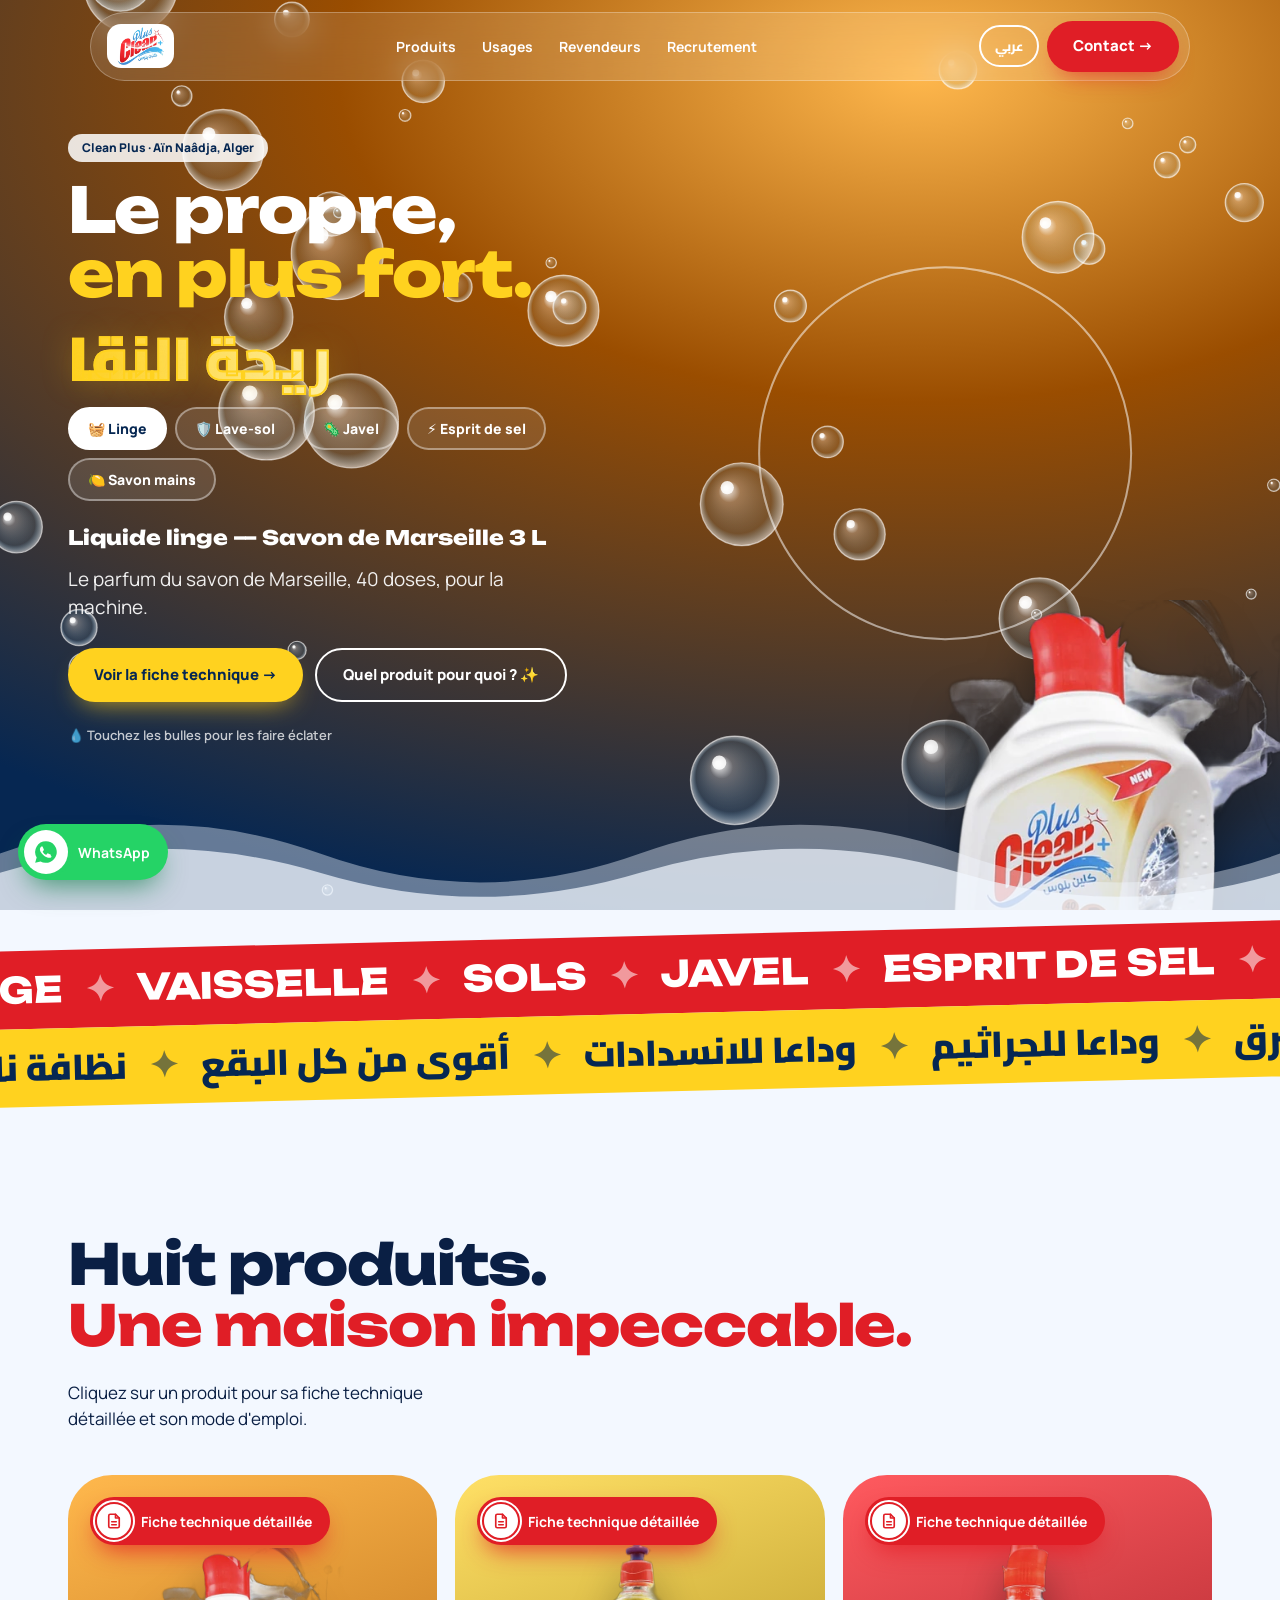
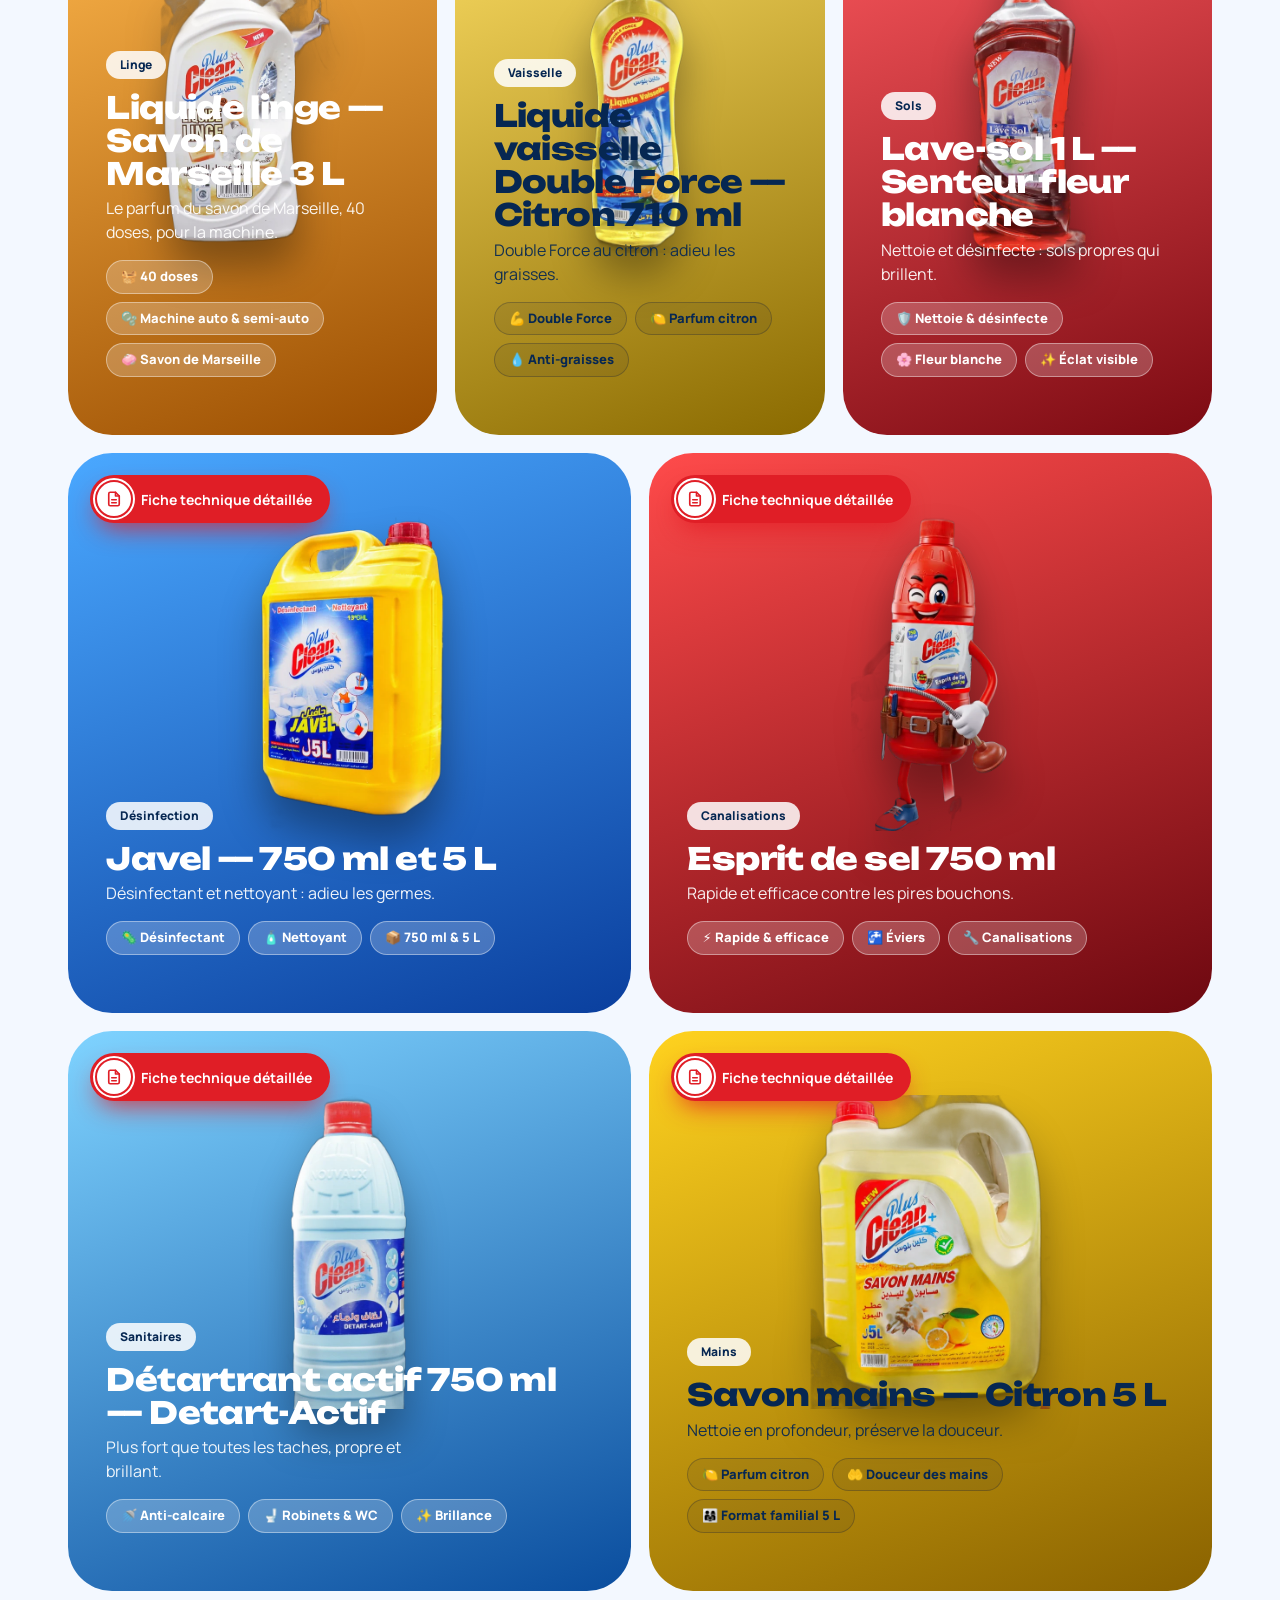
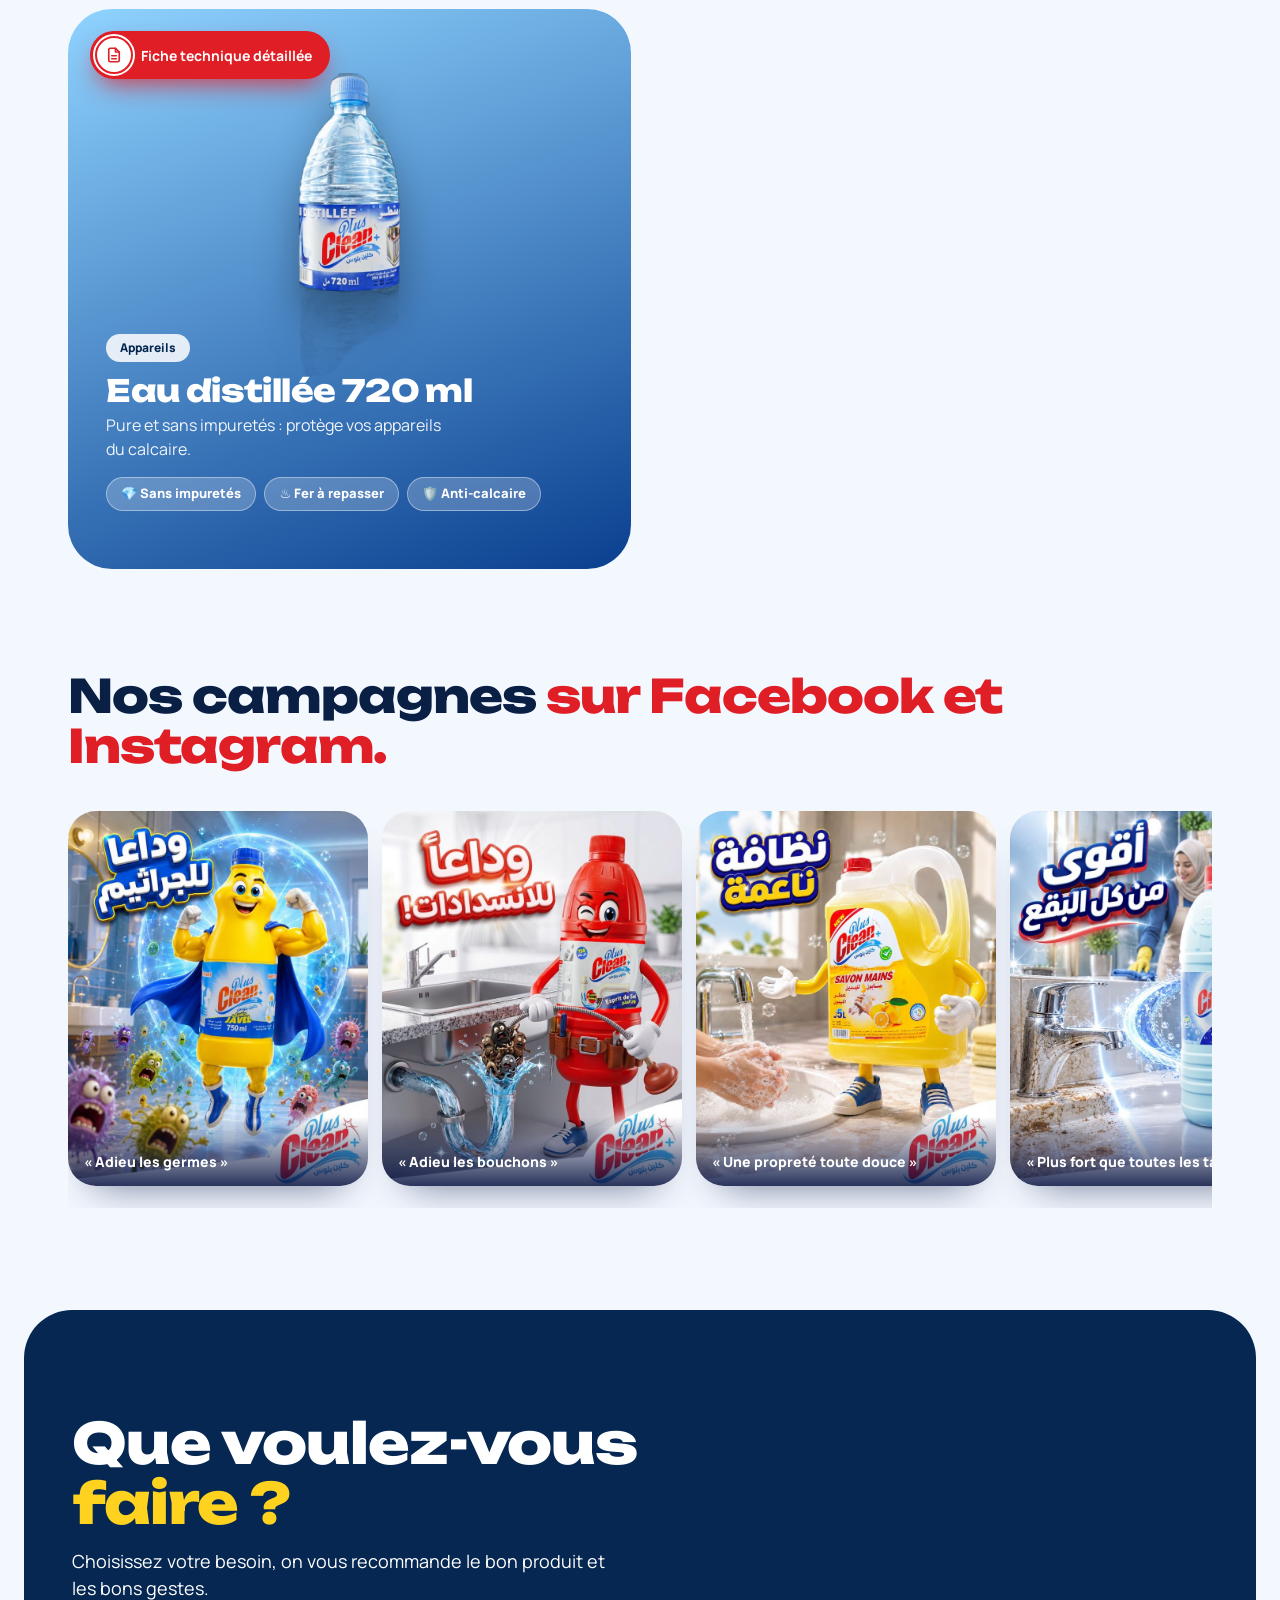
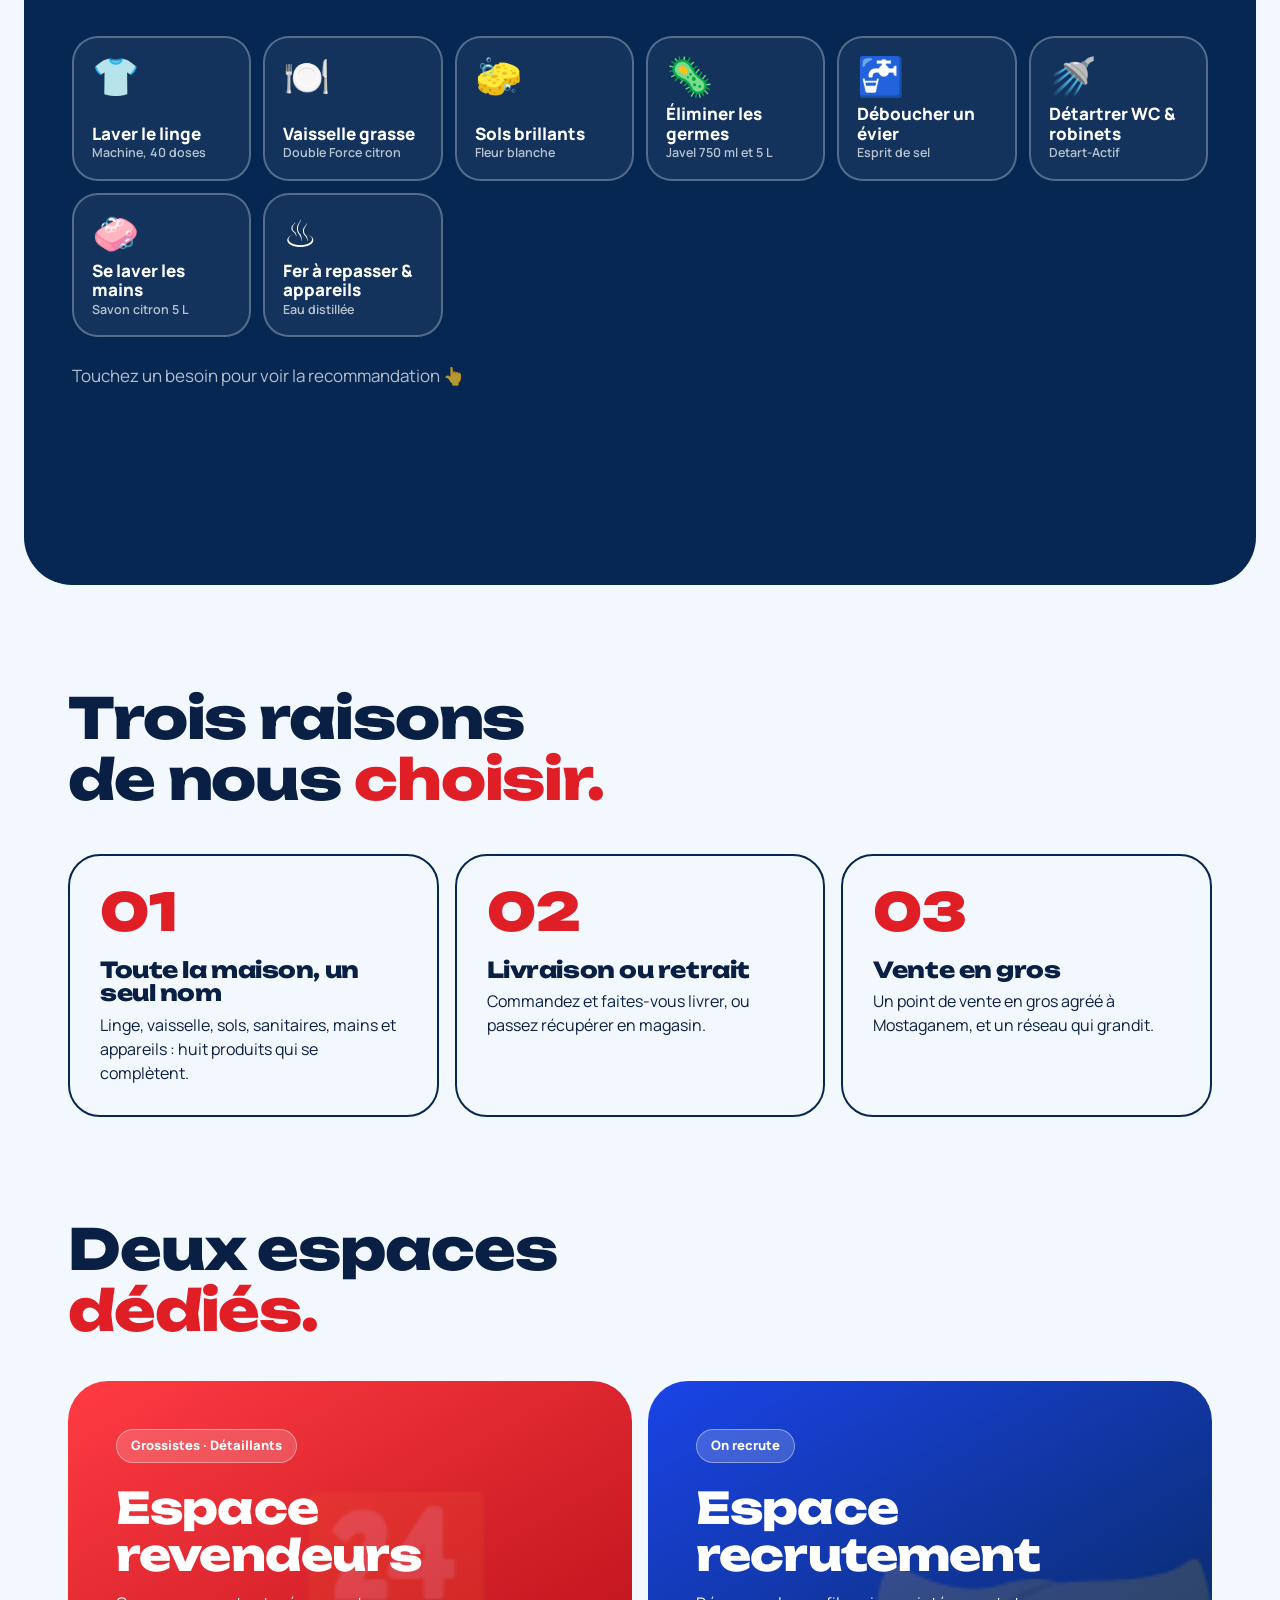
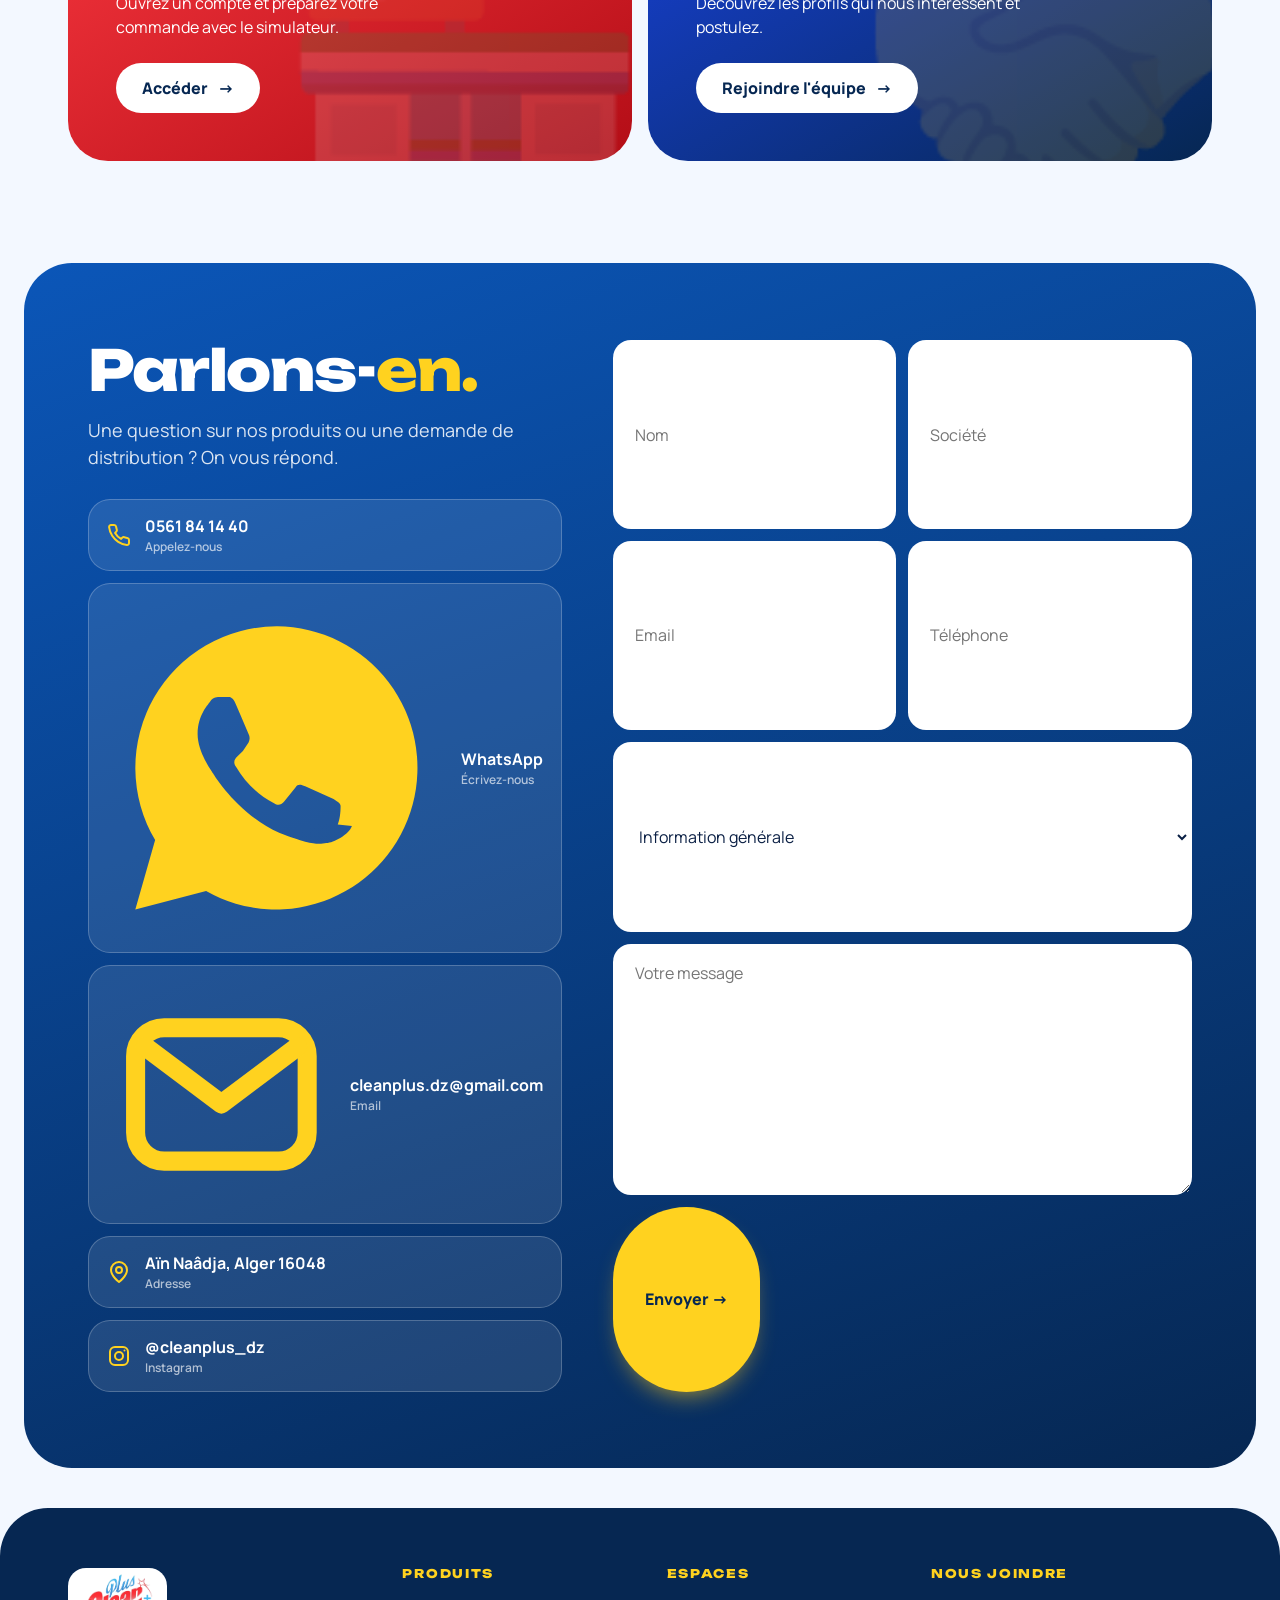
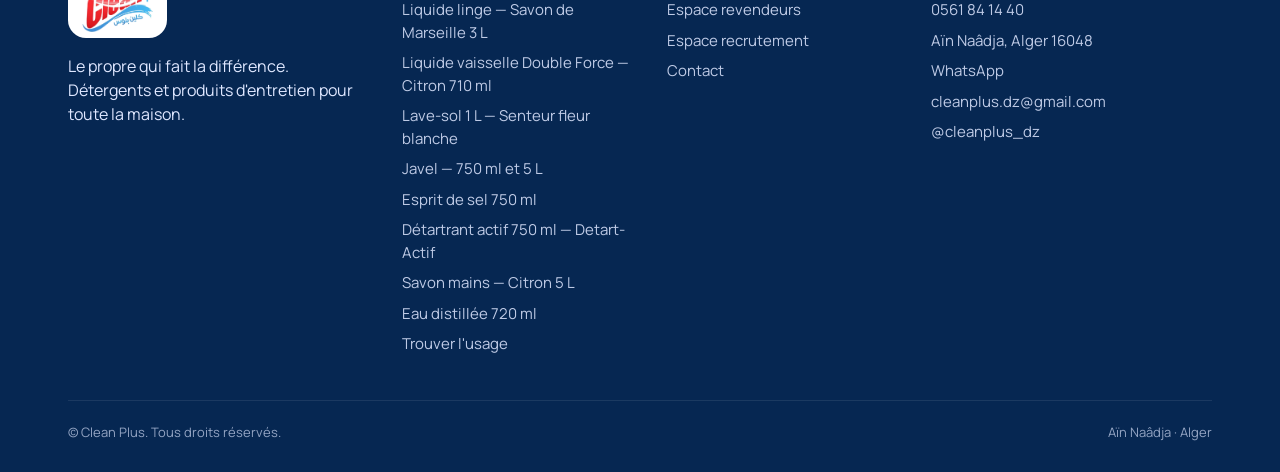
==== index.html @ 65bbdb30 "Site Clean Plus : 8 produits, fiches détaillées + PDF, revendeurs, recrutement, FR/AR" ====
<!DOCTYPE html>
<html lang="fr"><head><meta charset="utf-8"><meta name="viewport" content="width=device-width, initial-scale=1, viewport-fit=cover"><link rel="preconnect" href="https://fonts.googleapis.com"><link rel="preconnect" href="https://fonts.gstatic.com" crossorigin><link href="https://fonts.googleapis.com/css2?family=Unbounded:wght@500;700;900&family=Manrope:wght@400;600;800&family=Cairo:wght@400;600;800;900&display=swap" rel="stylesheet"><link rel="stylesheet" href="style.css"><link rel="icon" href="img/logo.png">
<title data-ar="كلين بلوس — النظافة بقوة أكبر">Clean Plus — Le propre, en plus fort</title>
<meta name="description" content="Clean Plus : liquide linge, vaisselle, lave-sol, javel, esprit de sel, détartrant, savon mains et eau distillée. Détergents et produits d'entretien, Aïn Naâdja, Alger.">
</head><body>
<div id="hdr"></div>
<main>
<section class="hero-u" id="top"  style="padding-block:0"><canvas class="bcanvas"></canvas>
 <div class="wrap hgrid" style="padding-top:120px;padding-bottom:150px">
  <div class="htxt">
   <span class="tag" data-ar="كلين بلوس · عين النعجة، الجزائر">Clean Plus · Aïn Naâdja, Alger</span>
   <h1 style="margin-top:16px" data-ar="النظافة <em>بقوة أكبر.</em>">Le propre,<br><em>en plus fort.</em></h1>
   <div class="slogan" id="slog">ريحة النقا</div>
   <div class="modes" id="modes"></div>
   <div class="hname" id="hname"></div>
   <p class="lead" id="hlead"></p>
   <div class="acts"><a class="pill gold" id="hlink" href="#gamme"></a><a class="pill ghost" href="#usages" data-ar="أي منتج لأي استعمال؟ ✨">Quel produit pour quoi ? ✨</a></div>
   <span class="hint" data-ar="💧 المسوا الفقاعات لتفجيرها">💧 Touchez les bulles pour les faire éclater</span>
  </div>
  <div class="hstage" id="hj"><div class="rings"><i></i><i></i><i></i></div><div id="hbig"></div></div>
 </div>
 <svg class="wave" viewBox="0 0 2880 120" preserveAspectRatio="none"><path class="w1" d="M0 60 Q360 0 720 60 T1440 60 T2160 60 T2880 60 V120 H0Z"/><path class="w2" d="M0 80 Q360 30 720 80 T1440 80 T2160 80 T2880 80 V120 H0Z"/></svg>
</section>

<div class="bands" aria-hidden="true"><div class="in">
 <div class="band"><div class="mq" data-w="LINGE|VAISSELLE|SOLS|JAVEL|ESPRIT DE SEL|DÉTARTRANT|SAVON MAINS|EAU DISTILLÉE"></div></div>
 <div class="band gold"><div class="mq" data-w="ريحة النقا|الأرض نقية وتبرق|وداعا للجراثيم|وداعا للانسدادات|أقوى من كل البقع|نظافة ناعمة"></div></div>
</div></div>

<section id="gamme"><div class="wrap">
 <div class="head rv"><h2 data-ar="ثمانية منتجات.<br><em>بيت نظيف تماما.</em>">Huit produits.<br><em>Une maison impeccable.</em></h2>
  <p data-ar="اضغطوا على منتج لاكتشاف الفيش التقني المفصّل وطريقة الاستعمال.">Cliquez sur un produit pour sa fiche technique détaillée et son mode d'emploi.</p></div>
 <div class="pcards" id="pcards"></div>
</div></section>

<section style="padding-top:0"><div class="wrap">
 <h2 class="rv" style="font-size:clamp(26px,3.6vw,46px)" data-ar="من حملاتنا <em>على فيسبوك وإنستغرام.</em>">Nos campagnes <em>sur Facebook et Instagram.</em></h2>
 <div class="gal" id="gal">
  <figure><img src="img/camp-javel750.jpg" alt="" loading="lazy"><figcaption data-ar="وداعا للجراثيم">« Adieu les germes »</figcaption></figure>
  <figure><img src="img/camp-esprit.jpg" alt="" loading="lazy"><figcaption data-ar="وداعا للانسدادات">« Adieu les bouchons »</figcaption></figure>
  <figure><img src="img/camp-mascotte-savon.jpg" alt="" loading="lazy"><figcaption data-ar="نظافة ناعمة">« Une propreté toute douce »</figcaption></figure>
  <figure><img src="img/camp-detartrant.jpg" alt="" loading="lazy"><figcaption data-ar="أقوى من كل البقع">« Plus fort que toutes les taches »</figcaption></figure>
  <figure><img src="img/camp-lavesol.jpg" alt="" loading="lazy"><figcaption data-ar="الأرض نقية وتبرق">« Des sols purs qui brillent »</figcaption></figure>
  <figure><img src="img/camp-linge.jpg" alt="" loading="lazy"><figcaption data-ar="قوة التنظيف">« La force du nettoyage »</figcaption></figure>
  <figure><img src="img/camp-vaisselle.jpg" alt="" loading="lazy"><figcaption data-ar="وداعا للدهون">« Adieu le gras »</figcaption></figure>
  <figure><img src="img/camp-eau.jpg" alt="" loading="lazy"><figcaption data-ar="اختيار ذكي لحماية أجهزتك">« Un choix malin pour vos appareils »</figcaption></figure>
 </div>
</div></section>

<section id="usages" class="usages"><div class="bubbles" data-n="14"></div><div class="wrap">
 <h2 class="rv" data-ar="ماذا تريدون <em>أن تفعلوا؟</em>">Que voulez-vous<br><em>faire ?</em></h2>
 <p class="sub rv" data-ar="اختاروا حاجتكم وسنقترح عليكم المنتج المناسب وطريقة الاستعمال.">Choisissez votre besoin, on vous recommande le bon produit et les bons gestes.</p>
 <div class="needs rv" id="needs"></div>
 <div class="nres" id="nres"></div>
</div></section>

<section><div class="wrap">
 <h2 class="rv" data-ar="ثلاثة <em>أسباب</em> لاختيارنا.">Trois raisons<br>de nous <em>choisir.</em></h2>
 <div class="pillars">
  <div class="pl rv"><i>01</i><h3 data-ar="كل البيت باسم واحد">Toute la maison, un seul nom</h3><p data-ar="ملابس، أواني، أرضيات، حمّامات، يدين وأجهزة: ثمانية منتجات متكاملة.">Linge, vaisselle, sols, sanitaires, mains et appareils : huit produits qui se complètent.</p></div>
  <div class="pl rv"><i>02</i><h3 data-ar="توصيل أو استلام">Livraison ou retrait</h3><p data-ar="اطلبوا وسنوصّل لكم، أو مرّوا واستلموا من المحل.">Commandez et faites-vous livrer, ou passez récupérer en magasin.</p></div>
  <div class="pl rv"><i>03</i><h3 data-ar="البيع بالجملة">Vente en gros</h3><p data-ar="نقطة بيع بالجملة معتمدة بمستغانم، وشبكتنا تكبر.">Un point de vente en gros agréé à Mostaganem, et un réseau qui grandit.</p></div>
 </div>
</div></section>

<section style="padding-top:0"><div class="wrap">
 <h2 class="rv" data-ar="فضاءان <em>مخصّصان.</em>">Deux espaces<br><em>dédiés.</em></h2>
 <div class="duo">
  <a class="esp red rv" href="revendeurs.html"><span class="big" aria-hidden="true">🏪</span><span class="tagx" data-ar="للتجّار والموزّعين">Grossistes · Détaillants</span><div><h3 data-ar="فضاء<br>الموزّعين">Espace<br>revendeurs</h3><p data-ar="افتحوا حساب موزّع وحضّروا طلبيتكم بمحاكي الكميات.">Ouvrez un compte et préparez votre commande avec le simulateur.</p><span class="lk"><span data-ar="ادخلوا الفضاء">Accéder</span> →</span></div></a>
  <a class="esp navy rv" href="recrutement.html"><span class="big" aria-hidden="true">🤝</span><span class="tagx" data-ar="نبحث عن مواهب">On recrute</span><div><h3 data-ar="فضاء<br>التوظيف">Espace<br>recrutement</h3><p data-ar="اكتشفوا الملفات التي تهمّنا وأرسلوا ترشّحكم.">Découvrez les profils qui nous intéressent et postulez.</p><span class="lk"><span data-ar="انضمّوا إلينا">Rejoindre l'équipe</span> →</span></div></a>
 </div>
</div></section>

<div class="contact rv" id="contact"><div class="bubbles" data-n="12"></div>
 <div class="cg">
  <div><h2 data-ar="لنتحدّث <em>معا.</em>">Parlons-<em>en.</em></h2>
   <p style="margin-top:16px;opacity:.85;font-size:18px" data-ar="سؤال عن منتجاتنا أو طلب توزيع؟ نحن في الخدمة.">Une question sur nos produits ou une demande de distribution ? On vous répond.</p>
   <div class="cinfo"><a id="c-tel"></a><a id="c-wa" target="_blank" rel="noopener"></a><a id="c-mail"></a><a id="c-map" target="_blank" rel="noopener"></a><a id="c-ig" target="_blank" rel="noopener"></a></div></div>
  <form class="f" id="form">
   <input placeholder="Nom" data-ar-ph="الاسم" required><input placeholder="Société" data-ar-ph="المؤسسة">
   <input type="email" placeholder="Email" data-ar-ph="البريد الإلكتروني" required><input type="tel" placeholder="Téléphone" data-ar-ph="الهاتف">
   <select class="full" id="prod"></select>
   <textarea class="full" placeholder="Votre message" data-ar-ph="رسالتكم"></textarea>
   <button class="pill gold" type="submit" data-ar="إرسال →">Envoyer →</button>
  </form>
 </div>
</div>
</main>
<div id="ftr"></div>
<script src="data.js"></script><script src="app.js"></script>
<script>
// ----- hero switcher -----
const HM=[
 {k:'linge',lab:['Linge','الملابس'],slog:'ريحة النقا'},
 {k:'lavesol',lab:['Lave-sol','الأرضيات'],slog:'الأرض نقية وتبرق'},
 {k:'javel',lab:['Javel','جافيل'],slog:'وداعا للجراثيم'},
 {k:'esprit',lab:['Esprit de sel','روح الملح'],slog:'وداعا للانسدادات!'},
 {k:'savon',lab:['Savon mains','صابون اليدين'],slog:'نظافة ناعمة'}];
let hm='linge';
const hero=document.getElementById('top');
function drawHero(anim){
 const p=PRODUCTS[hm],m=HM.find(x=>x.k===hm);hero.style.setProperty('--hc1',p.c1);hero.style.setProperty('--hc2',p.c2);
 document.getElementById('modes').innerHTML=HM.map(x=>'<button class="'+(x.k===hm?'on':'')+'" data-k="'+x.k+'">'+PRODUCTS[x.k].areas[0][2]+' '+L(x.lab[0],x.lab[1])+'</button>').join('');
 document.getElementById('slog').textContent=m.slog;
 document.getElementById('hname').textContent=L(p.name,p.ar);
 document.getElementById('hlead').textContent=L(p.short,p.shortAr);
 const a=document.getElementById('hlink');a.href='produit.html?p='+p.slug;a.textContent=L('Voir la fiche technique →','الفيش التقني المفصّل ←');
 const hb=document.getElementById('hbig');
 hb.innerHTML=((p.hero||p.img)?'<img class="cut big'+(anim?' off':'')+'" src="'+(p.hero||p.img)+'" alt="">':p.photo?'<img class="phot big'+(anim?' off':'')+'" src="'+p.photo+'" alt="">':'');
 if(anim)requestAnimationFrame(()=>requestAnimationFrame(()=>{const i=hb.firstChild;if(i)i.classList.remove('off')}));
 document.querySelectorAll('#modes button').forEach(b=>b.onclick=()=>{hm=b.dataset.k;drawHero(true)});
}
drawHero(false);
hero.addEventListener('pointermove',e=>{const r=hero.getBoundingClientRect();const x=(e.clientX-r.left)/r.width*2-1,y=(e.clientY-r.top)/r.height*2-1;const s=document.getElementById('hj');s.style.setProperty('--px',x.toFixed(2));s.style.setProperty('--py',y.toFixed(2))});
// ----- product cards -----
document.getElementById('pcards').innerHTML=ORDER.map(k=>{const p=PRODUCTS[k];return '<a class="pcard '+(p.dark?'dk ':'')+'rv" style="--c1:'+p.c1+';--c2:'+p.c2+'" href="produit.html?p='+k+'"><div class="bubbles" data-n="8"></div><span class="fbadge"><i class="ic"></i><b data-ar="فيش تقني مفصّل">Fiche technique détaillée</b></span><div class="jimg">'+pimg(p)+'</div><div class="tx"><span class="tag" data-ar="'+A(p.tagAr)+'">'+p.tag+'</span><h3 data-ar="'+A(p.ar)+'">'+p.name+'</h3><p data-ar="'+A(p.shortAr)+'">'+p.short+'</p><div class="areas">'+p.areas.slice(0,3).map(a=>'<span data-ar="'+A(a[1])+'">'+a[2]+' '+a[0]+'</span>').join('')+'</div></div></a>'}).join('');
// ----- contact -----
document.getElementById('c-tel').href=CONTACT.tel;document.getElementById('c-tel').innerHTML=IC.phone+'<span>'+CONTACT.phone+'<small data-ar="اتصلوا بنا">Appelez-nous</small></span>';
document.getElementById('c-map').href=CONTACT.map;document.getElementById('c-map').innerHTML=IC.pin+'<span>'+CONTACT.addr+'<small data-ar="العنوان">Adresse</small></span>';
document.getElementById('c-ig').href=CONTACT.instaUrl;document.getElementById('c-ig').innerHTML=IC.insta+'<span>@'+CONTACT.insta+'<small>Instagram</small></span>';
document.getElementById('c-wa').href=CONTACT.wa;document.getElementById('c-wa').innerHTML=IC.wa+'<span>WhatsApp<small data-ar="اكتبوا لنا">Écrivez-nous</small></span>';document.getElementById('c-mail').href='mailto:'+CONTACT.email;document.getElementById('c-mail').innerHTML=IC.mail+'<span>'+CONTACT.email+'<small>Email</small></span>';
const sel=document.getElementById('prod');
sel.innerHTML=opt('Information générale','معلومات عامة')+ORDER.map(k=>opt(PRODUCTS[k].name,PRODUCTS[k].ar,'value="'+k+'"')).join('')+opt('Partenariat / distribution','شراكة / توزيع','value="dist"');
const q=new URLSearchParams(location.search).get('p');if(q&&[...sel.options].some(o=>o.value===q))sel.value=q;
document.getElementById('form').onsubmit=e=>{e.preventDefault();okForm(e.target,'Merci, message envoyé !','شكرا، تم إرسال رسالتكم!')};
// ----- needs -----
let nid=null;
const needs=document.getElementById('needs'),nres=document.getElementById('nres');
function drawNeeds(){needs.innerHTML=NEEDS.map(n=>'<button class="need'+(n.id===nid?' on':'')+'" data-id="'+n.id+'"><span class="em">'+n.em+'</span><span>'+L(n.t[0],n.t[1])+'<small>'+L(n.s[0],n.s[1])+'</small></span></button>').join('');
 needs.querySelectorAll('.need').forEach(b=>b.onclick=()=>{nid=b.dataset.id;drawNeeds();drawRes();nres.scrollIntoView({behavior:'smooth',block:'nearest'})})}
function drawRes(){const n=NEEDS.find(x=>x.id===nid);
 if(!n){nres.innerHTML='<p style="opacity:.7;font-size:17px">'+L('Touchez un besoin pour voir la recommandation 👆','المسوا حاجة لعرض التوصية 👆')+'</p>';return}
 const ps=n.p.map(k=>PRODUCTS[k]);
 nres.innerHTML='<div class="nbox"><div class="nstage" style="--sa:'+ps[0].c1+'55;--sb:'+ps[0].c2+'66">'+ps.map(p=>pimg(p)).join('')+'</div><div class="ninfo"><span class="r">🎯 '+L('Notre recommandation','توصيتنا')+'</span><h3>'+ps.map(p=>L(p.name,p.ar)).join(' + ')+'</h3><ul>'+n.tips.map(t=>'<li>'+IC.check+'<span>'+L(t[0],t[1])+'</span></li>').join('')+'</ul><p class="note">'+L('Conseils généraux : suivez toujours le mode d\'emploi de l\'emballage.','نصائح عامة: اتبعوا دائما إرشادات العبوة.')+'</p><div class="acts">'+ps.map(p=>'<a class="pill" href="produit.html?p='+p.slug+'">'+L('Fiche','الفيش')+' — '+L(p.short2,p.ar)+' →</a>').join('')+'</div></div></div>'}
drawNeeds();drawRes();
document.addEventListener('langchange',()=>{drawNeeds();drawRes();drawHero(false)});
App.refresh();
</script>
</body></html>
---- style.css ----
:root{--navy:#062752;--blue:#1f8bff;--deep:#0b56b8;--aqua:#29a7e1;--red:#e01e26;--gold:#ffd21f;--ice:#f3f8ff;--ink:#0a1f44;--pink:#ffd6d8;--sun:#fff0a8;--mint:#d6f1ff;--lav:#dbe6ff;--h:'Unbounded','Cairo',sans-serif;--f:'Manrope',system-ui,sans-serif}
*{box-sizing:border-box;margin:0;padding:0}
html{scroll-behavior:smooth;overflow-x:clip}
body{font-family:var(--f);background:var(--ice);color:var(--ink);overflow-x:clip;-webkit-font-smoothing:antialiased;line-height:1.5}
html[lang=ar] body{font-family:'Cairo',var(--f)}
img{max-width:100%;display:block}a{color:inherit;text-decoration:none}button,input,select,textarea{font-family:inherit}
.wrap{max-width:1240px;margin:0 auto;padding-inline:clamp(18px,4vw,48px)}
section{padding-block:clamp(60px,8vw,110px)}
h1,h2,h3,h4{font-family:var(--h);font-weight:800;line-height:1.08;letter-spacing:-.02em}
html[lang=ar] h1,html[lang=ar] h2,html[lang=ar] h3,html[lang=ar] h4{font-family:'Cairo',sans-serif;font-weight:900;letter-spacing:0;line-height:1.25}
h2{font-size:clamp(28px,4.4vw,58px)}
h2 em,h1 em{font-style:normal;color:var(--red)}
svg.i{width:1em;height:1em;flex:none}
.pill{display:inline-flex;align-items:center;justify-content:center;gap:8px;background:var(--red);color:#fff;padding:14px 26px;border-radius:999px;font-weight:800;font-size:15px;transition:.3s;border:0;cursor:pointer;white-space:nowrap;box-shadow:0 12px 26px -12px rgba(227,27,35,.8)}
.pill:hover{transform:translateY(-3px);background:var(--navy)}
.pill.gold{background:var(--gold);color:var(--navy);box-shadow:0 12px 26px -12px rgba(247,197,30,.8)}.pill.gold:hover{background:#fff}
.pill.ghost{background:transparent;color:inherit;border:2px solid currentColor;box-shadow:none}.pill.ghost:hover{background:#fff;color:var(--navy);border-color:#fff}
.pill.dark{background:var(--navy)}.pill.dark:hover{background:var(--red)}
.pill.white{background:#fff;color:var(--navy)}.pill.white:hover{background:var(--gold)}
.tag{display:inline-block;background:rgba(255,255,255,.85);color:var(--navy);border-radius:999px;padding:5px 14px;font-size:12px;font-weight:800}

.prog{position:fixed;top:0;left:0;height:4px;background:linear-gradient(90deg,var(--gold),var(--red));width:0;z-index:100}
.totop{position:fixed;bottom:18px;inset-inline-end:18px;width:48px;height:48px;border-radius:50%;background:var(--red);color:#fff;border:0;font-size:20px;cursor:pointer;z-index:50;opacity:0;pointer-events:none;transition:.3s;box-shadow:0 10px 30px -10px rgba(0,0,0,.6)}
.totop.show{opacity:1;pointer-events:auto}

/* header */
header.top{position:fixed;top:12px;left:50%;transform:translateX(-50%);z-index:60;width:min(1100px,calc(100% - 24px));display:flex;align-items:center;justify-content:space-between;gap:12px;padding:8px 10px 8px 16px;background:rgba(255,255,255,.12);border:1px solid rgba(255,255,255,.28);backdrop-filter:blur(16px);-webkit-backdrop-filter:blur(16px);border-radius:999px;color:#fff;transition:.35s}
html[dir=rtl] header.top{padding:8px 16px 8px 10px}
header.top.solid{background:rgba(255,255,255,.94);color:var(--navy);box-shadow:0 14px 40px -16px rgba(4,16,63,.5);border-color:transparent}
header.top .logo img{height:40px;width:auto}
header.top nav{display:flex;gap:26px;font-size:14px;font-weight:700}
header.top nav a{position:relative;padding:4px 0}
header.top nav a::after{content:"";position:absolute;left:0;right:0;bottom:-2px;height:2px;background:var(--gold);transform:scaleX(0);transition:.3s;transform-origin:left}
header.top nav a:hover::after,header.top nav a.act::after{transform:scaleX(1)}
.hr{display:flex;align-items:center;gap:8px}
.lang{background:transparent;border:2px solid currentColor;color:inherit;border-radius:999px;padding:7px 14px;font-weight:800;font-size:13px;cursor:pointer;font-family:'Cairo',sans-serif}
.lang:hover{background:#fff;color:var(--navy)}
header.top.solid .lang:hover{background:var(--navy);color:#fff}
.burger{display:none;width:42px;height:42px;border-radius:50%;border:0;background:var(--red);color:#fff;font-size:18px;cursor:pointer}
.menu{position:fixed;inset:0;z-index:55;background:var(--navy);color:#fff;display:none;flex-direction:column;justify-content:center;gap:10px;padding:0 32px}
.menu.open{display:flex}
.menu a{font-family:var(--h);font-size:clamp(28px,8vw,48px);font-weight:800}
.menu a:hover{color:var(--gold)}

/* CSS bubbles (sections) */
.bubbles{position:absolute;inset:0;overflow:hidden;pointer-events:none;z-index:0}
.bub{position:absolute;bottom:-140px;border-radius:50%;background:radial-gradient(circle at 30% 28%,#fff 0,rgba(255,255,255,.6) 16%,rgba(255,255,255,.1) 46%,rgba(23,184,255,.2) 100%);border:1.5px solid rgba(255,255,255,.55);box-shadow:inset 0 0 14px rgba(255,255,255,.7);animation:rise linear infinite}
@keyframes rise{0%{transform:translate(0,0) scale(.8);opacity:0}10%{opacity:1}50%{transform:translate(30px,-55vh) scale(1)}100%{transform:translate(-24px,-120vh) scale(1.08);opacity:0}}
canvas.bcanvas{position:absolute;inset:0;width:100%;height:100%;z-index:1;pointer-events:none}

/* hero */
.hero-u{position:relative;min-height:100svh;background:radial-gradient(120% 95% at 72% 8%,#2d6bff 0%,var(--deep) 36%,var(--navy) 100%);color:#fff;overflow:hidden;display:flex;align-items:center;padding:120px 0 150px}
.hgrid{position:relative;z-index:2;display:grid;grid-template-columns:1.05fr .95fr;gap:20px;align-items:center;width:100%}
.hgrid a,.hgrid button{position:relative}
.htxt h1{font-size:clamp(30px,4.9vw,74px);line-height:1.02}
.htxt h1 em{color:var(--gold)}
html[lang=ar] .htxt h1{font-size:clamp(34px,5.4vw,78px);line-height:1.2}
.slogan{font-family:'Cairo',sans-serif;font-weight:900;direction:rtl;font-size:clamp(30px,4.6vw,64px);line-height:1.2;margin:18px 0 6px;color:transparent;-webkit-text-stroke:2px var(--gold);text-shadow:0 0 30px rgba(247,197,30,.35);display:inline-block;background:linear-gradient(90deg,var(--gold),#fff3b0,var(--gold));-webkit-background-clip:text;background-clip:text;background-size:200%;animation:shine 6s linear infinite}
@keyframes shine{to{background-position:-200% 0}}
.htxt p.lead{max-width:470px;font-size:clamp(16px,1.6vw,19px);opacity:.92;margin:12px 0 26px}
.acts{display:flex;gap:12px;flex-wrap:wrap}
.hint{display:block;margin-top:24px;font-size:13px;opacity:.75;font-weight:600}
.hjars{position:relative;height:clamp(360px,46vw,600px);--px:0;--py:0}
.rings i{position:absolute;left:50%;top:52%;width:70%;aspect-ratio:1;border:2px solid rgba(255,255,255,.22);border-radius:50%;translate:-50% -50%;animation:ring 6s ease-out infinite}
.rings i:nth-child(2){animation-delay:2s}.rings i:nth-child(3){animation-delay:4s}
@keyframes ring{0%{scale:.35;opacity:.9}100%{scale:1.45;opacity:0}}
.jw{position:absolute;transition:transform .25s ease-out;transform:translate(calc(var(--px)*22px),calc(var(--py)*14px)) rotate(var(--r))}
.jw svg{height:100%;width:auto;filter:drop-shadow(0 30px 24px rgba(0,0,0,.4));animation:flo 6s ease-in-out infinite}
.jw.a{--r:-9deg;left:4%;bottom:2%;height:86%}.jw.b{--r:8deg;right:2%;bottom:10%;height:76%}.jw.b svg{animation-delay:-3s}
@keyframes flo{50%{translate:0 -14px}}
.wave{position:absolute;bottom:-1px;left:0;width:100%;height:clamp(50px,9vw,120px);z-index:3;pointer-events:none}
.wave path{fill:var(--ice)}
.wave .w1{opacity:.4;animation:wv 9s linear infinite}.wave .w2{opacity:.7;animation:wv 14s linear infinite reverse}
@keyframes wv{to{transform:translateX(-50%)}}

/* bands */
.bands{overflow:hidden;padding:26px 0 40px;background:var(--ice)}
.bands .in{margin:0 -6%;transform:rotate(-1.4deg)}
.band{overflow:hidden;white-space:nowrap;padding:12px 0;background:var(--red);color:#fff}
.band.gold{background:var(--gold);color:var(--navy)}
.band div{display:inline-block;font-family:var(--h);font-weight:800;font-size:clamp(20px,3vw,36px);animation:mq 32s linear infinite}
.band.gold div{animation-direction:reverse;font-family:'Cairo',sans-serif;font-weight:900;animation-duration:40s}
.band span{margin:0 22px;opacity:.55}
@keyframes mq{to{transform:translateX(-50%)}}

/* gamme */
.head{display:flex;justify-content:space-between;align-items:flex-end;gap:24px;flex-wrap:wrap}
.head p{max-width:360px;font-size:17px}
.pcards{display:grid;grid-template-columns:1fr 1fr;gap:18px;margin-top:44px}
.pcard{position:relative;border-radius:44px;padding:clamp(22px,3vw,40px);min-height:520px;display:flex;flex-direction:column;justify-content:flex-end;overflow:hidden;transition:transform .5s cubic-bezier(.2,.8,.2,1),box-shadow .5s;background:linear-gradient(160deg,var(--c1),var(--c2))}
.pcard.c{--c1:#7fa8ff;--c2:#2148f0;color:#fff}.pcard.a{--c1:#ffe27a;--c2:#f5b800;color:var(--navy)}
.pcard:hover{transform:translateY(-10px);box-shadow:0 40px 60px -34px rgba(4,16,63,.7)}
.pcard .bubbles{z-index:0}
.pcard .jimg{position:absolute;top:22px;inset-inline-end:8%;height:62%;z-index:1;transition:transform .7s cubic-bezier(.2,.8,.2,1)}
.pcard .jimg svg{height:100%;width:auto;filter:drop-shadow(0 26px 20px rgba(0,0,0,.35))}
.pcard:hover .jimg{transform:translateY(-8px) rotate(-6deg) scale(1.05)}
.pcard .tx{position:relative;z-index:2}
.pcard h3{font-size:clamp(26px,3.2vw,44px);margin:12px 0 6px}
.pcard p{max-width:340px;font-size:16px;opacity:.92}
.areas{display:flex;flex-wrap:wrap;gap:8px;margin:16px 0 20px}
.areas span{background:rgba(255,255,255,.22);border:1.5px solid rgba(255,255,255,.4);border-radius:999px;padding:6px 14px;font-size:13px;font-weight:800}
.pcard.a .areas span{background:rgba(4,16,63,.08);border-color:rgba(4,16,63,.25)}
.fbadge{display:inline-flex;align-items:center;gap:10px;background:var(--red);color:#fff;border-radius:999px;padding:7px 18px 7px 7px;font-size:14px;font-weight:800;box-shadow:0 12px 26px -8px rgba(227,27,35,.85);transition:.3s}
html[dir=rtl] .fbadge{padding:7px 7px 7px 18px}
.fbadge .ic{width:34px;height:34px;border-radius:50%;background:#fff;color:var(--red);display:grid;place-items:center;position:relative;font-size:18px}
.fbadge .ic::after{content:"";position:absolute;inset:-4px;border-radius:50%;border:2px solid #fff;animation:pulse 1.8s infinite}
@keyframes pulse{0%{transform:scale(.8);opacity:.9}100%{transform:scale(1.7);opacity:0}}
.pcard:hover .fbadge{background:var(--navy)}
.pcard .fbadge{position:absolute;top:22px;inset-inline-start:22px;z-index:3}

/* usages */
.usages{background:var(--navy);color:#fff;border-radius:48px;margin-inline:clamp(10px,2vw,24px);position:relative;overflow:hidden}
.usages .wrap{position:relative;z-index:1}
.usages h2 em{color:var(--gold)}
.usages p.sub{opacity:.8;margin-top:14px;font-size:18px;max-width:560px}
.needs{display:grid;grid-template-columns:repeat(auto-fill,minmax(170px,1fr));gap:12px;margin-top:34px}
.need{border:2px solid rgba(255,255,255,.28);border-radius:26px;background:rgba(255,255,255,.06);padding:18px;text-align:start;cursor:pointer;color:#fff;display:flex;flex-direction:column;gap:10px;font-weight:800;font-size:17px;line-height:1.15;transition:.35s cubic-bezier(.2,.8,.2,1);min-height:132px;justify-content:space-between}
.need:hover{transform:translateY(-6px);background:rgba(255,255,255,.14)}
.need.on{background:var(--gold);color:var(--navy);border-color:var(--gold)}
.need .em{font-size:38px;line-height:1}.need small{display:block;font-weight:600;opacity:.7;font-size:12.5px;margin-top:3px}
.nres{margin-top:26px;min-height:120px}
.nbox{display:grid;grid-template-columns:.8fr 1.2fr;gap:20px;background:#fff;color:var(--ink);border-radius:36px;padding:16px;animation:pop .5s cubic-bezier(.2,.8,.2,1)}
@keyframes pop{from{opacity:0;transform:translateY(20px) scale(.97)}to{opacity:1;transform:none}}
.nstage{border-radius:26px;background:linear-gradient(160deg,#dbe8ff,#a9c6ff);display:flex;align-items:flex-end;justify-content:center;gap:6px;padding:24px 16px 16px;min-height:300px;position:relative;overflow:hidden}
.nstage svg{height:min(260px,60vw);filter:drop-shadow(0 20px 14px rgba(4,16,63,.35));animation:flo 5s ease-in-out infinite}
.nstage svg:nth-child(2){height:min(220px,52vw);animation-delay:-2.5s}
.ninfo{padding:14px 12px}
.ninfo .r{display:inline-block;background:var(--red);color:#fff;border-radius:999px;padding:5px 14px;font-size:12px;font-weight:800}
.ninfo h3{font-size:clamp(22px,2.6vw,34px);margin:12px 0}
.ninfo ul{list-style:none;display:grid;gap:10px;margin:14px 0}
.ninfo li{display:flex;gap:12px;align-items:flex-start;font-size:16px}
.ninfo li svg{flex:none;background:var(--red);color:#fff;border-radius:50%;padding:4px;width:24px;height:24px;margin-top:1px}
.ninfo .note{font-size:12.5px;opacity:.6;margin-top:6px}
.ninfo .acts{margin-top:16px}

/* pillars & duo */
.pillars{display:grid;grid-template-columns:repeat(3,1fr);gap:16px;margin-top:44px}
.pl{border:2px solid var(--navy);border-radius:32px;padding:30px;transition:.4s}
.pl:hover{background:var(--navy);color:#fff;transform:translateY(-6px)}
.pl i{font-style:normal;font-family:var(--h);font-size:52px;font-weight:900;color:var(--red);display:block;line-height:1}
.pl:hover i{color:var(--gold)}
.pl h3{font-size:22px;margin:20px 0 8px}
.duo{display:grid;grid-template-columns:1fr 1fr;gap:16px;margin-top:40px}
.esp{position:relative;overflow:hidden;border-radius:40px;padding:clamp(26px,4vw,48px);min-height:380px;display:flex;flex-direction:column;justify-content:space-between;transition:transform .5s cubic-bezier(.2,.8,.2,1);color:#fff}
.esp:hover{transform:translateY(-8px) rotate(-.5deg)}
.esp.red{background:linear-gradient(150deg,#ff3b43,#b30d16)}.esp.navy{background:linear-gradient(150deg,#1a44e8,var(--navy))}
.esp .big{position:absolute;inset-inline-end:-24px;bottom:-40px;font-size:clamp(180px,24vw,320px);opacity:.15;line-height:1;transition:.6s}
.esp:hover .big{transform:rotate(-8deg) scale(1.1);opacity:.25}
.esp h3{font-size:clamp(26px,3.4vw,46px);position:relative}
.esp p{max-width:340px;margin-top:12px;position:relative}
.esp .tagx{align-self:flex-start;background:rgba(255,255,255,.18);border:1.5px solid rgba(255,255,255,.4);border-radius:999px;padding:6px 14px;font-size:13px;font-weight:800;position:relative}
.esp .lk{position:relative;display:inline-flex;align-items:center;gap:10px;background:#fff;color:var(--navy);border-radius:999px;padding:13px 26px;font-weight:800;margin-top:24px;transition:.3s}
.esp:hover .lk{gap:18px}

/* contact */
.contact{background:linear-gradient(160deg,var(--deep),var(--navy));color:#fff;border-radius:48px;margin:0 clamp(10px,2vw,24px) 24px;padding:clamp(40px,6vw,90px) clamp(20px,5vw,70px);position:relative;overflow:hidden}
.contact .cg{display:grid;grid-template-columns:.9fr 1.1fr;gap:clamp(24px,4vw,60px);position:relative;z-index:1}
.contact h2 em{color:var(--gold)}
.cinfo{display:grid;gap:12px;margin-top:28px}
.cinfo a{display:flex;align-items:center;gap:14px;background:rgba(255,255,255,.1);border:1.5px solid rgba(255,255,255,.22);border-radius:22px;padding:14px 18px;transition:.3s;font-weight:700}
.cinfo a:hover{background:rgba(255,255,255,.2);transform:translateX(6px)}
html[dir=rtl] .cinfo a:hover{transform:translateX(-6px)}
.cinfo svg{font-size:24px;color:var(--gold)}
.cinfo small{display:block;font-weight:600;opacity:.65;font-size:12px}
form.f{display:grid;grid-template-columns:1fr 1fr;gap:12px}
form.f input,form.f textarea,form.f select{padding:16px 20px;border-radius:18px;border:2px solid transparent;font-size:16px;background:#fff;color:var(--ink);outline:none;width:100%;transition:.25s}
form.f input:focus,form.f textarea:focus,form.f select:focus{border-color:var(--gold)}
form.f .full{grid-column:span 2}
form.f textarea{min-height:120px;resize:vertical}
form.f .pill{justify-self:start;padding:16px 32px;font-size:16px}
.ok{display:none;text-align:center;padding:40px 10px}
.ok.show{display:block;animation:pop .5s}
.ok svg{width:84px;height:84px;color:var(--gold)}
.ok circle{stroke-dasharray:180;stroke-dashoffset:180;animation:dr .8s .1s forwards}
.ok path{stroke-dasharray:50;stroke-dashoffset:50;animation:dr .5s .7s forwards}
@keyframes dr{to{stroke-dashoffset:0}}
.ok h3{font-size:26px;margin-top:14px}

/* footer */
footer.ftr{background:var(--navy);color:#dfe7ff;border-radius:48px 48px 0 0;padding:60px 0 30px;margin-top:40px}
footer.ftr .cols{display:grid;grid-template-columns:1.3fr 1fr 1fr 1.2fr;gap:30px}
footer.ftr img.lg{height:62px;margin-bottom:16px}
footer.ftr h4{font-family:var(--h);font-size:12px;letter-spacing:.14em;text-transform:uppercase;color:var(--gold);margin-bottom:14px}
footer.ftr a{display:block;padding:4px 0;font-size:15px;opacity:.85;transition:.2s}
footer.ftr a:hover{opacity:1;color:#fff;transform:translateX(4px)}
footer.ftr .bot{margin-top:40px;padding-top:22px;border-top:1px solid #ffffff22;display:flex;justify-content:space-between;flex-wrap:wrap;gap:10px;font-size:13px;opacity:.65}

/* sub pages */
.phero{position:relative;padding:150px 0 clamp(60px,8vw,100px);overflow:hidden;color:#fff;background:radial-gradient(110% 100% at 80% 0,#2d6bff,var(--deep) 40%,var(--navy));isolation:isolate}
.phero.red{background:radial-gradient(110% 100% at 80% 0,#ff4a52,#c50f18 45%,#5a0a10)}
.phero .wrap{position:relative;z-index:2}
.phero h1{font-size:clamp(30px,5.6vw,80px);max-width:900px}
.phero h1 em{color:var(--gold)}
.phero .lead{font-size:clamp(16px,1.8vw,21px);max-width:560px;margin-top:20px;opacity:.92}
.phero .slogan{margin-top:16px}
.phero .acts{margin-top:28px}
.crumb{font-size:14px;margin-bottom:20px;opacity:.85}
.crumb a:hover{color:var(--gold)}
.cards4{display:grid;grid-template-columns:repeat(4,1fr);gap:14px;margin-top:40px}
.cards3{display:grid;grid-template-columns:repeat(3,1fr);gap:14px;margin-top:40px}
.cc{border-radius:30px;padding:26px;background:var(--bg,#fff);transition:.4s;display:flex;flex-direction:column;gap:12px}
.cc:hover{transform:translateY(-8px) rotate(-.6deg)}
.cc .ico{width:54px;height:54px;border-radius:18px;background:var(--navy);color:#fff;display:grid;place-items:center;font-size:26px}
.cc h3{font-size:19px}.cc p{font-size:15px}
.steps{display:grid;grid-template-columns:repeat(3,1fr);gap:0;margin-top:44px;counter-reset:s}
.st{position:relative;padding:8px 26px 0 0}
.st::before{counter-increment:s;content:counter(s,decimal-leading-zero);font-family:var(--h);font-size:clamp(56px,7vw,96px);font-weight:900;line-height:.95;color:var(--red);display:block}
.st h3{font-size:22px;margin:12px 0 6px}.st p{max-width:300px}
.sim{display:grid;grid-template-columns:1.4fr 1fr;gap:16px;margin-top:40px;align-items:start}
.rows{background:#fff;border-radius:32px;padding:10px}
.rw{display:flex;align-items:center;gap:16px;padding:12px;border-radius:24px;transition:.25s}
.rw:hover{background:var(--ice)}
.rw .th{width:84px;height:84px;border-radius:20px;background:var(--bg);display:grid;place-items:center;flex:none}
.rw .th svg{height:74px;width:auto}
.rw b{font-family:var(--h);font-size:17px;flex:1;line-height:1.15}
.rw small{display:block;font-family:var(--f);font-weight:600;opacity:.6;font-size:13px;margin-top:4px}
.stp{display:flex;align-items:center;gap:6px;background:var(--ice);border-radius:999px;padding:4px}
.stp button{width:38px;height:38px;border-radius:50%;border:0;background:var(--navy);color:#fff;font-size:20px;cursor:pointer;transition:.2s}
.stp button:hover{background:var(--red)}
.stp output{min-width:32px;text-align:center;font-weight:800;font-size:18px}
.recap{background:var(--navy);color:#fff;border-radius:32px;padding:28px;position:sticky;top:96px}
.recap h3{font-size:20px;margin-bottom:14px}
.recap ul{list-style:none;min-height:80px}
.recap li{display:flex;justify-content:space-between;gap:10px;padding:9px 0;border-bottom:1px dashed #ffffff30;font-size:15px}
.recap li b{color:var(--gold)}
.recap .empty{opacity:.55;border:0;font-size:14px}
.recap .tot{margin:16px 0 20px;font-size:14px;opacity:.8}
.recap .acts{flex-direction:column}.recap .pill{width:100%}
.faq{margin-top:36px;max-width:860px}
details{border-bottom:2px solid var(--navy);padding:20px 0}
details summary{font-family:var(--h);font-size:clamp(16px,2vw,22px);font-weight:800;cursor:pointer;list-style:none;display:flex;justify-content:space-between;gap:20px;align-items:center}
html[lang=ar] details summary{font-family:'Cairo',sans-serif}
details summary::-webkit-details-marker{display:none}
details summary::after{content:"+";font-size:34px;color:var(--red);transition:.3s;line-height:1}
details[open] summary::after{transform:rotate(45deg)}
details p{margin-top:12px;max-width:640px;font-size:17px}
.lightform{background:var(--navy);color:#fff;border-radius:48px;margin:0 clamp(10px,2vw,24px);padding:clamp(40px,6vw,80px) clamp(20px,5vw,70px)}
.lightform form.f{margin-top:36px;max-width:840px}
.lightform h2 em{color:var(--gold)}
.chk{grid-column:span 2;display:flex;gap:10px;align-items:flex-start;font-size:14px}
.chk input{width:20px;height:20px;margin-top:2px;accent-color:var(--gold)}
.chips{display:flex;flex-wrap:wrap;gap:10px;margin-top:30px}
.chip{border:2px solid var(--navy);background:transparent;border-radius:999px;padding:10px 20px;font-weight:800;font-size:15px;cursor:pointer;transition:.25s;color:var(--navy)}
.chip:hover{transform:translateY(-3px)}.chip.on{background:var(--navy);color:#fff}
.jobs{display:grid;grid-template-columns:repeat(3,1fr);gap:14px;margin-top:24px}
.job{background:#fff;border-radius:30px;padding:26px;display:flex;flex-direction:column;gap:10px;transition:.4s;border:2px solid transparent}
.job:hover{transform:translateY(-8px);border-color:var(--navy)}
.job.hide{display:none}
.job .cat{align-self:flex-start;background:var(--sun);border-radius:999px;padding:4px 12px;font-size:12px;font-weight:800}
.job h3{font-size:19px}.job p{font-size:15px;flex:1}
.job .pill{align-self:flex-start;padding:10px 20px;font-size:14px}
.tl{display:grid;grid-template-columns:repeat(4,1fr);gap:14px;margin-top:40px}
.tl div{background:rgba(255,255,255,.08);border:1.5px solid #ffffff30;border-radius:28px;padding:24px}
.tl b{display:block;font-family:var(--h);font-size:38px;color:var(--gold);line-height:1}
.tl h4{font-size:17px;margin:12px 0 4px}.tl p{font-size:14px;opacity:.75}
.filebox{grid-column:span 2;background:#fff;border-radius:18px;padding:14px 18px;display:flex;align-items:center;gap:14px;color:var(--ink);cursor:pointer;border:2px dashed var(--navy)}
.filebox input{display:none}.filebox span{font-weight:700;font-size:15px}

/* produit */
.pstage{position:relative;background:radial-gradient(110% 100% at 80% 0,var(--pc),var(--deep) 60%,var(--navy));color:#fff;padding:130px 0 clamp(60px,8vw,100px);overflow:hidden;isolation:isolate}
.pgrid{display:grid;grid-template-columns:1.05fr .95fr;gap:clamp(24px,5vw,60px);align-items:center;position:relative;z-index:2}
.pinfo h1{font-size:clamp(30px,5vw,68px);margin:14px 0 16px}
.pinfo .lead{font-size:clamp(16px,1.7vw,20px);max-width:480px;opacity:.95}
.facts{display:flex;flex-wrap:wrap;gap:8px;margin-top:20px}
.facts span{display:inline-flex;align-items:center;gap:8px;background:rgba(255,255,255,.16);border:1.5px solid rgba(255,255,255,.3);border-radius:999px;padding:8px 16px;font-size:14px;font-weight:800}
.pcta{display:flex;gap:12px;flex-wrap:wrap;margin-top:28px}
.pview{position:relative;height:clamp(340px,42vw,520px);display:grid;place-items:center}
.pview svg{height:100%;width:auto;filter:drop-shadow(0 34px 26px rgba(0,0,0,.45));animation:flo 6s ease-in-out infinite;transition:transform .3s}
.tabs{display:flex;gap:8px;overflow-x:auto;padding-bottom:6px;scrollbar-width:none}
.tabs::-webkit-scrollbar{display:none}
.tabs button{flex:none;border:2px solid var(--navy);background:transparent;border-radius:999px;padding:12px 24px;font-size:15px;font-weight:800;cursor:pointer;transition:.25s;display:inline-flex;gap:8px;align-items:center;color:var(--navy)}
.tabs button:hover{transform:translateY(-2px)}.tabs button.on{background:var(--navy);color:#fff}
.panel{display:none;margin-top:30px;animation:pop .5s}.panel.on{display:block}
.panel .txt{font-size:clamp(17px,2vw,23px);max-width:820px;line-height:1.55}
.ustep{display:flex;gap:20px;align-items:flex-start;padding:20px 0;border-bottom:2px solid rgba(4,16,63,.12);max-width:820px}
.ustep i{font-style:normal;font-family:var(--h);font-size:44px;font-weight:900;color:var(--red);line-height:1;min-width:64px}
.ustep p{font-size:18px;padding-top:4px}
.warn{display:flex;gap:16px;align-items:flex-start;background:#fff;border-inline-start:6px solid var(--red);border-radius:22px;padding:18px 22px;max-width:820px;margin-bottom:12px;font-size:17px}
.warn svg{color:var(--red);font-size:26px;margin-top:2px}
table.spec{width:100%;max-width:860px;border-collapse:collapse;background:#fff;border-radius:26px;overflow:hidden}
table.spec td{padding:16px 22px;border-bottom:1px solid rgba(4,16,63,.1);font-size:16px}
table.spec tr:last-child td{border:0}
table.spec td:first-child{font-weight:800;width:40%;background:rgba(4,16,63,.04)}
.pn{display:grid;grid-template-columns:1fr 1fr;gap:14px;margin-top:40px}
.pn a{border:2px solid var(--navy);border-radius:28px;padding:22px 26px;transition:.3s;display:flex;flex-direction:column;gap:4px}
.pn a:hover{background:var(--navy);color:#fff}
.pn small{opacity:.6;font-weight:700}.pn b{font-family:var(--h);font-size:18px}
.pn a:last-child{text-align:end}

.js .rv{opacity:0;transform:translateY(36px);transition:opacity .8s,transform .8s cubic-bezier(.2,.8,.2,1)}
.js .rv.in{opacity:1;transform:none}
@media(max-width:900px){
 header.top nav{display:none}.burger{display:inline-block}
 .hgrid,.pcards,.pgrid,.contact .cg,.nbox,.duo,.pillars,.sim,.pn{grid-template-columns:1fr}
 .hero-u{padding-top:110px;padding-bottom:110px;align-items:flex-start}
 .hjars{height:340px}.pcard{min-height:480px}
 .cards4,.tl{grid-template-columns:1fr 1fr}.cards3,.jobs,.steps{grid-template-columns:1fr}
 .st{padding-bottom:18px}
 form.f{grid-template-columns:1fr}form.f .full,.filebox,.chk{grid-column:auto}
 .recap{position:static}footer.ftr .cols{grid-template-columns:1fr 1fr}
 .pview{order:-1;height:300px}
}
@media(max-width:560px){.cards4,.tl,footer.ftr .cols{grid-template-columns:1fr}.pill{padding:12px 20px;font-size:14px}header.top{padding:6px 8px 6px 12px}header.top .logo img{height:34px}.needs{grid-template-columns:1fr 1fr}}
@media print{header.top,.menu,footer.ftr,.noprint,.prog,.totop,.bubbles,canvas,.pn,.tabs,.contact,.wave{display:none!important}
 body{background:#fff}.pstage{padding:20px 0;background:#fff!important;color:#000}.panel{display:block!important;margin-top:16px}.js .rv{opacity:1!important;transform:none!important}.pcta{display:none}section{padding-block:14px}.pview{height:240px}.facts span{border-color:#000;background:#fff}}

/* ===== real products ===== */
img.cut{filter:drop-shadow(0 28px 22px rgba(0,0,0,.4));object-fit:contain}
img.phot{border-radius:28px;object-fit:cover;box-shadow:0 30px 50px -26px rgba(0,0,0,.6)}
.hero-u{transition:background .7s;background:radial-gradient(120% 95% at 72% 8%,var(--hc1,#4aa8ff) 0%,var(--hc2,#0a3f9e) 38%,var(--navy) 100%)}
.hstage{position:relative;height:clamp(380px,50vw,640px);display:grid;place-items:center;--px:0;--py:0}
.hstage .big{position:absolute;height:92%;transition:opacity .5s,transform .7s cubic-bezier(.2,.8,.2,1);transform:translate(calc(var(--px)*20px),calc(var(--py)*12px));animation:flo 6s ease-in-out infinite}
.hstage .big.phot{height:82%;aspect-ratio:4/5;width:auto}
.hstage .big.off{opacity:0;transform:scale(.85) rotate(8deg)}
.modes{display:flex;gap:8px;flex-wrap:wrap;margin:6px 0 22px}
.modes button{border:2px solid rgba(255,255,255,.4);background:rgba(255,255,255,.1);color:#fff;border-radius:999px;padding:10px 18px;font-weight:800;font-size:14px;cursor:pointer;transition:.3s;display:inline-flex;align-items:center;gap:8px}
.modes button:hover{transform:translateY(-3px)}
.modes button.on{background:#fff;color:var(--navy);border-color:#fff}
.hname{font-family:var(--h);font-weight:800;font-size:clamp(15px,1.7vw,20px);margin-top:4px}
html[lang=ar] .hname{font-family:'Cairo',sans-serif}
.pcards{grid-template-columns:repeat(6,1fr)}
.pcard{grid-column:span 2;min-height:560px;background:linear-gradient(160deg,var(--c1),var(--c2));color:#fff}
.pcard.dk{color:var(--navy)}
.pcard:nth-child(n+4){grid-column:span 3}
.pcard .jimg{top:64px;inset-inline-end:auto;inset-inline-start:50%;transform:translateX(-50%);height:56%;width:auto;display:flex;justify-content:center}
.pcard:hover .jimg{transform:translateX(-50%) translateY(-8px) rotate(-5deg) scale(1.05)}
.pcard .jimg img.cut{height:100%;width:auto}
.pcard .jimg img.phot{height:100%;width:auto;aspect-ratio:4/5}
.pcard .jimg svg{height:100%;width:auto}
.pcard h3{font-size:clamp(22px,2.4vw,32px)}
.pcard.dk .areas span{background:rgba(4,16,63,.08);border-color:rgba(4,16,63,.25)}
.gal{display:flex;gap:14px;overflow-x:auto;scroll-snap-type:x mandatory;padding:6px 2px 22px;margin-top:34px;scrollbar-width:thin}
.gal figure{flex:none;width:min(300px,72vw);scroll-snap-align:start;border-radius:28px;overflow:hidden;position:relative;transition:.4s;box-shadow:0 24px 40px -26px rgba(4,16,63,.6)}
.gal figure:hover{transform:translateY(-8px) rotate(-1deg)}
.gal img{width:100%;aspect-ratio:4/5;object-fit:cover}
.gal figcaption{position:absolute;left:0;right:0;bottom:0;padding:34px 16px 14px;background:linear-gradient(transparent,rgba(4,16,63,.85));color:#fff;font-weight:800;font-size:14px}
.nstage{background:linear-gradient(160deg,var(--sa,#dbe8ff),var(--sb,#a9c6ff))}
.nstage img.cut{height:min(280px,62vw)}
.nstage img.phot{height:min(300px,62vw);aspect-ratio:4/5}
.nstage img{animation:flo 5s ease-in-out infinite}
.rw .th img{height:74px;width:auto;object-fit:contain;filter:none;border-radius:12px}
.rw .th img.phot{aspect-ratio:1;width:74px;object-fit:cover;box-shadow:none;border-radius:16px}
.pview img.cut{height:100%;width:auto;animation:flo 6s ease-in-out infinite}
.pview img.phot{height:100%;width:auto;aspect-ratio:4/5}
.duo3{display:grid;grid-template-columns:repeat(3,1fr);gap:12px;margin-top:22px}
@media(max-width:900px){.pcards{grid-template-columns:1fr}.pcard,.pcard:nth-child(n+4){grid-column:span 1}.hstage{height:400px}}

/* ===== Clean Plus ===== */
header.top .logo img{background:#fff;border-radius:14px;padding:3px 10px;height:44px;width:auto}
footer.ftr img.lg{background:#fff;border-radius:18px;padding:6px 14px;height:70px}
.wa{position:fixed;bottom:20px;inset-inline-start:18px;z-index:60;display:flex;align-items:center;gap:10px;background:#25d366;color:#fff;border-radius:999px;padding:6px 18px 6px 6px;font-weight:800;font-size:14px;box-shadow:0 14px 28px -10px rgba(0,120,60,.7);transition:.3s}
html[dir=rtl] .wa{padding:6px 6px 6px 18px}
.wa i{width:44px;height:44px;border-radius:50%;background:#fff;color:#25d366;display:grid;place-items:center;position:relative}
.wa i svg{width:26px;height:26px}
.wa i::after{content:"";position:absolute;inset:-5px;border-radius:50%;border:2px solid #25d366;animation:pulse 1.8s infinite}
.wa:hover{transform:translateY(-4px) scale(1.04)}
@media(max-width:560px){.wa b{display:none}.wa{padding:6px}html[dir=rtl] .wa{padding:6px}}
.pcard .jimg img.cut{height:100%;width:auto;filter:drop-shadow(0 26px 20px rgba(0,0,0,.35))}
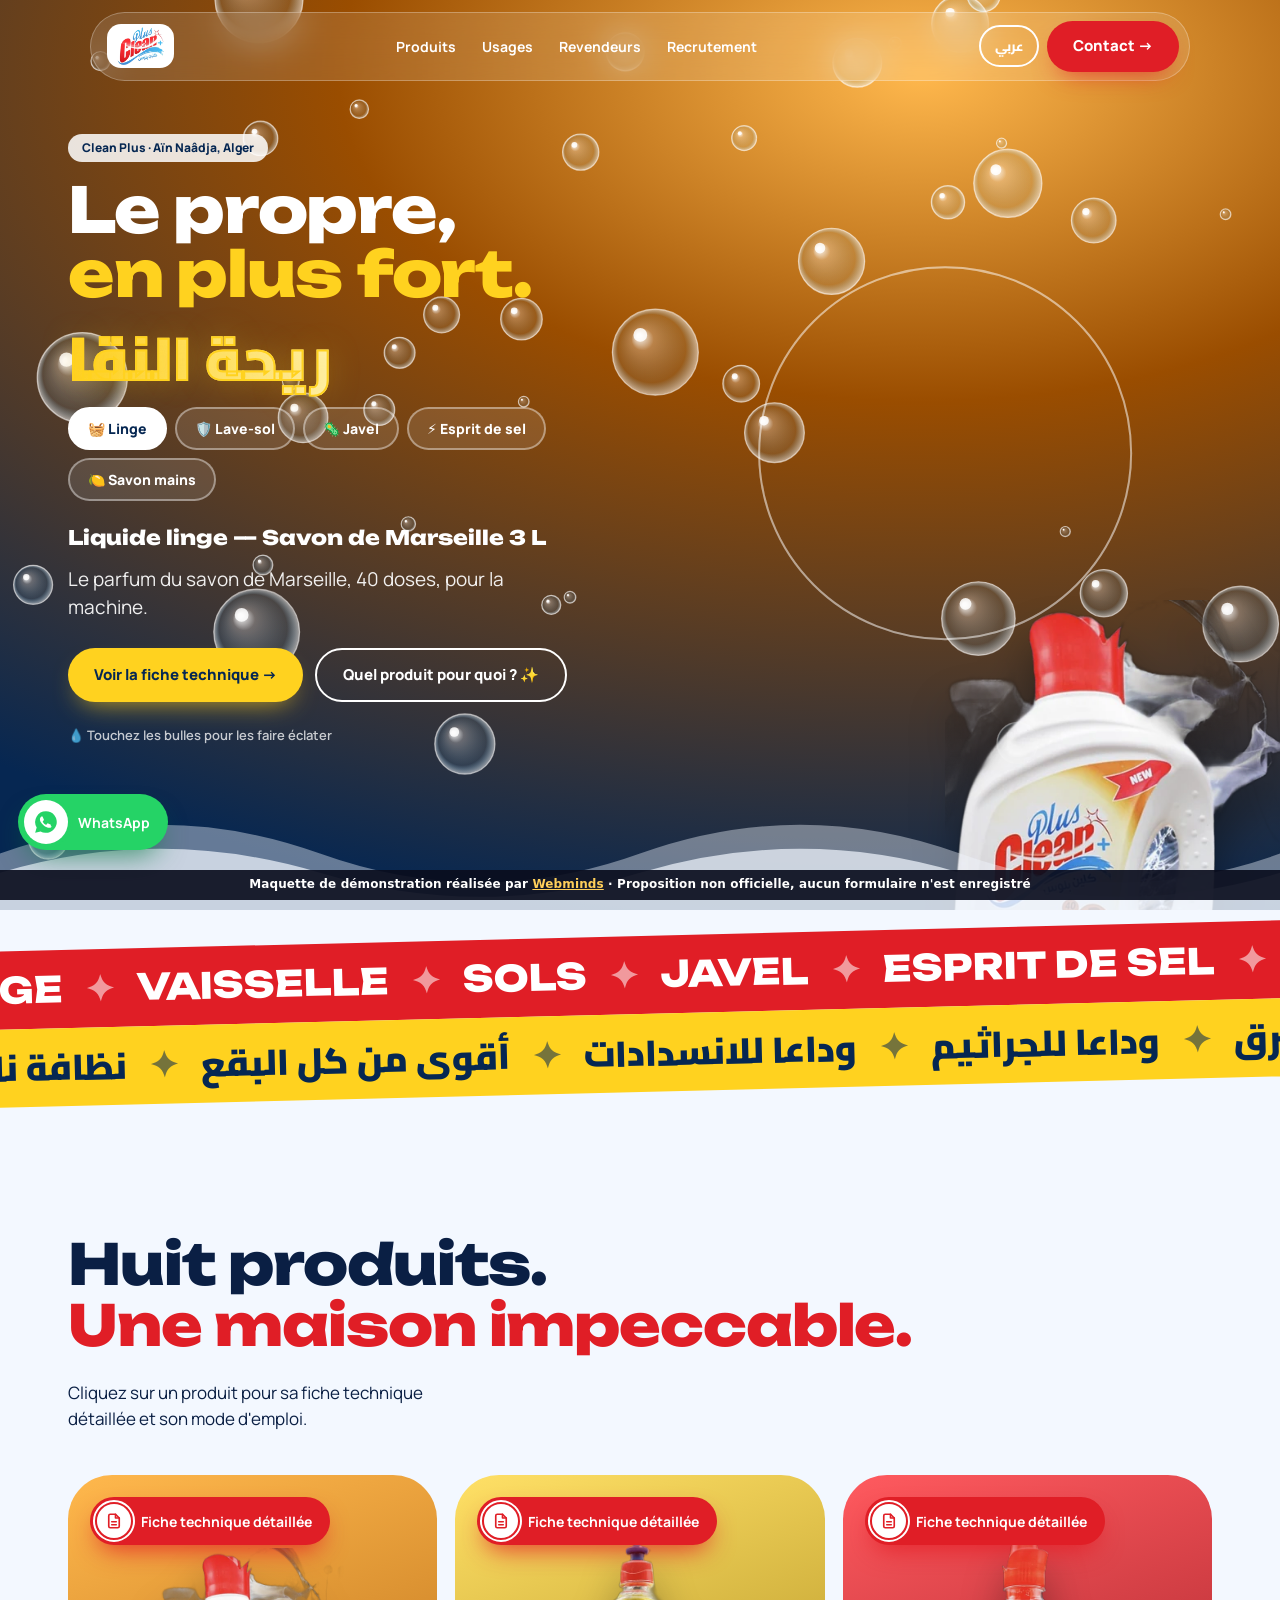
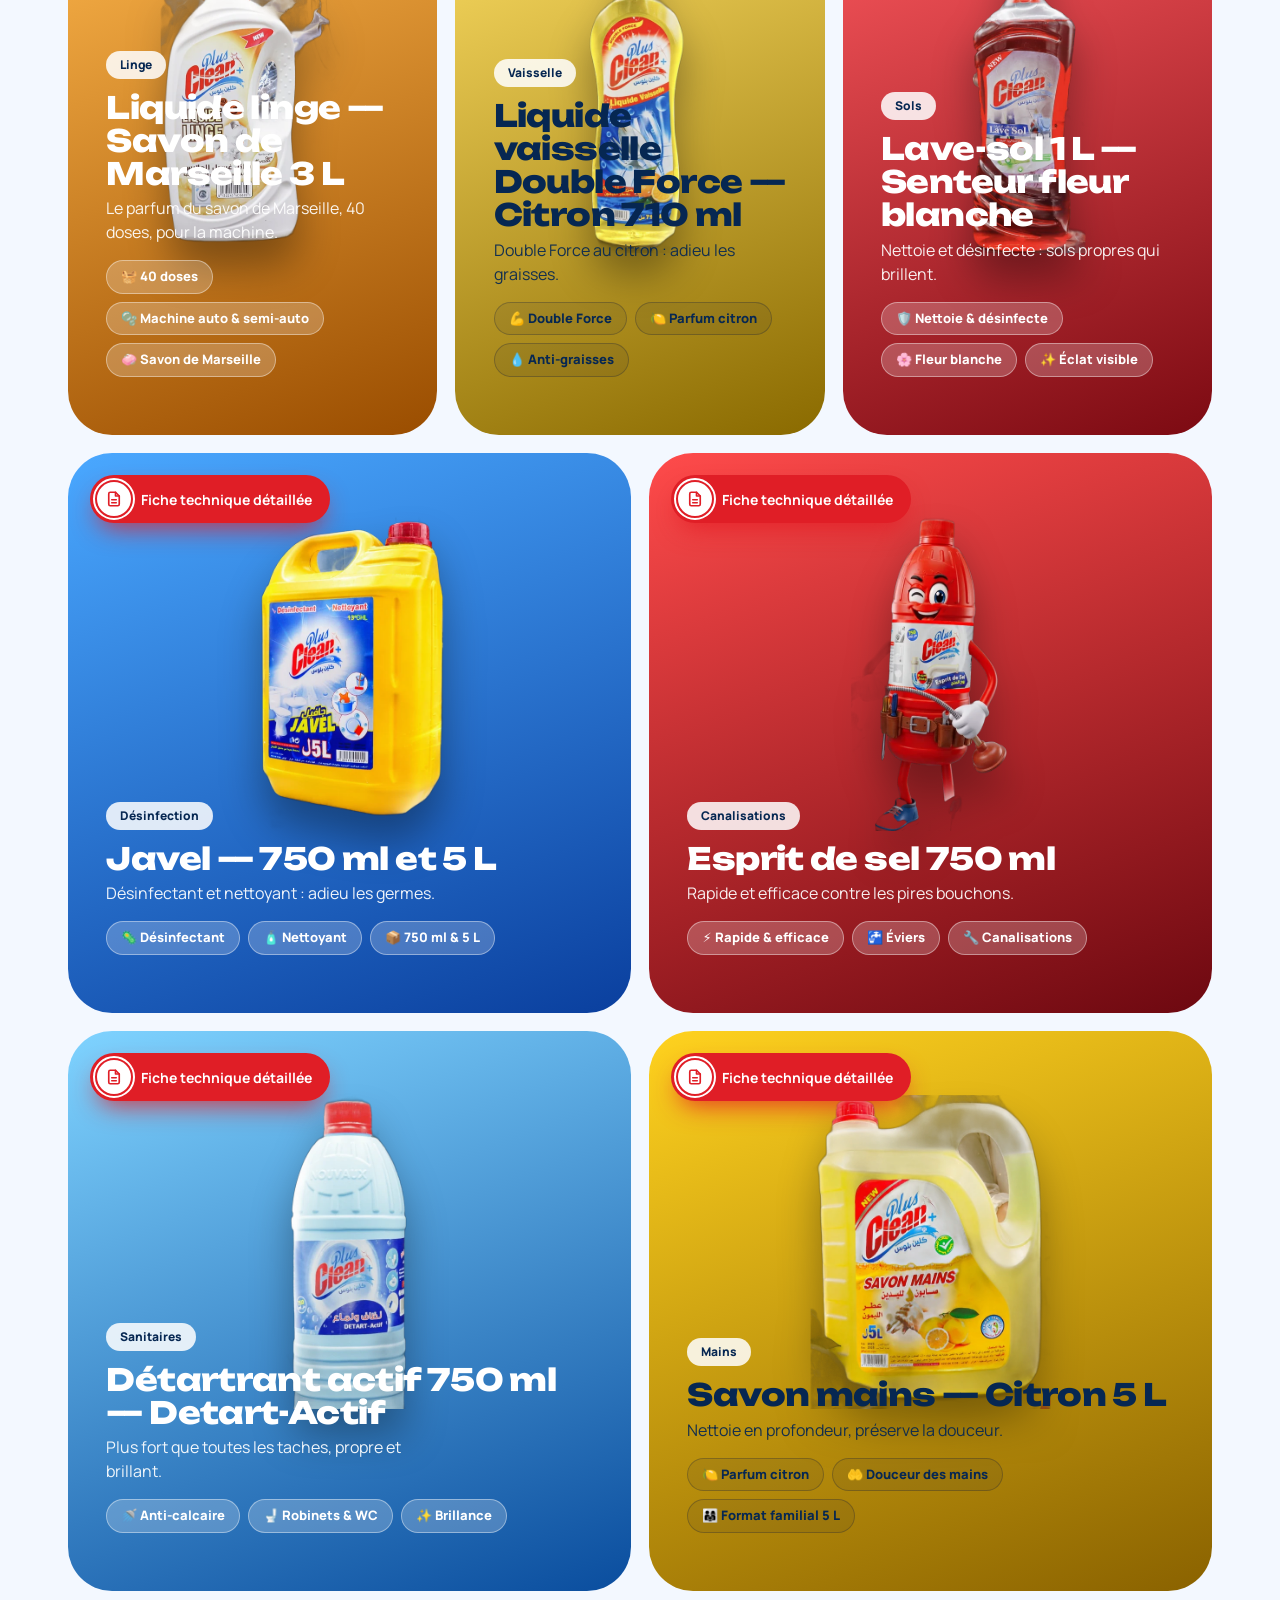
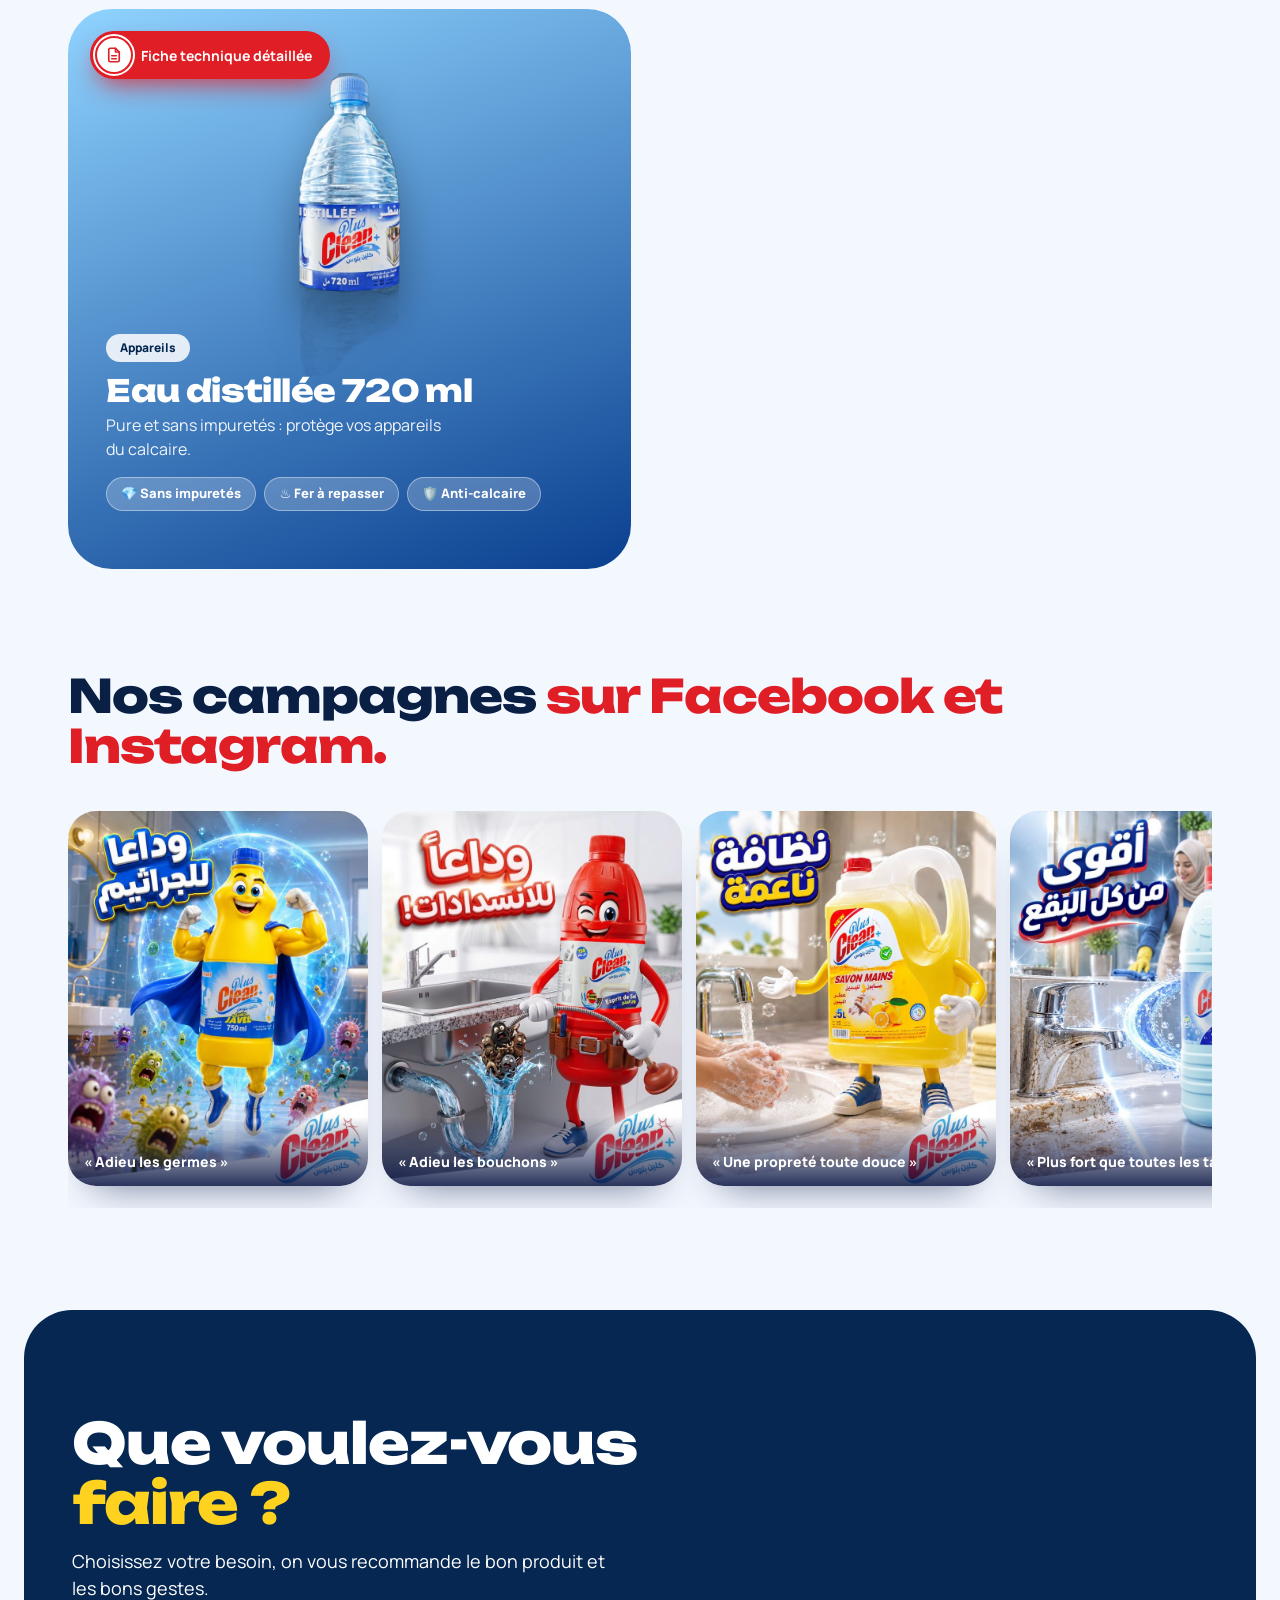
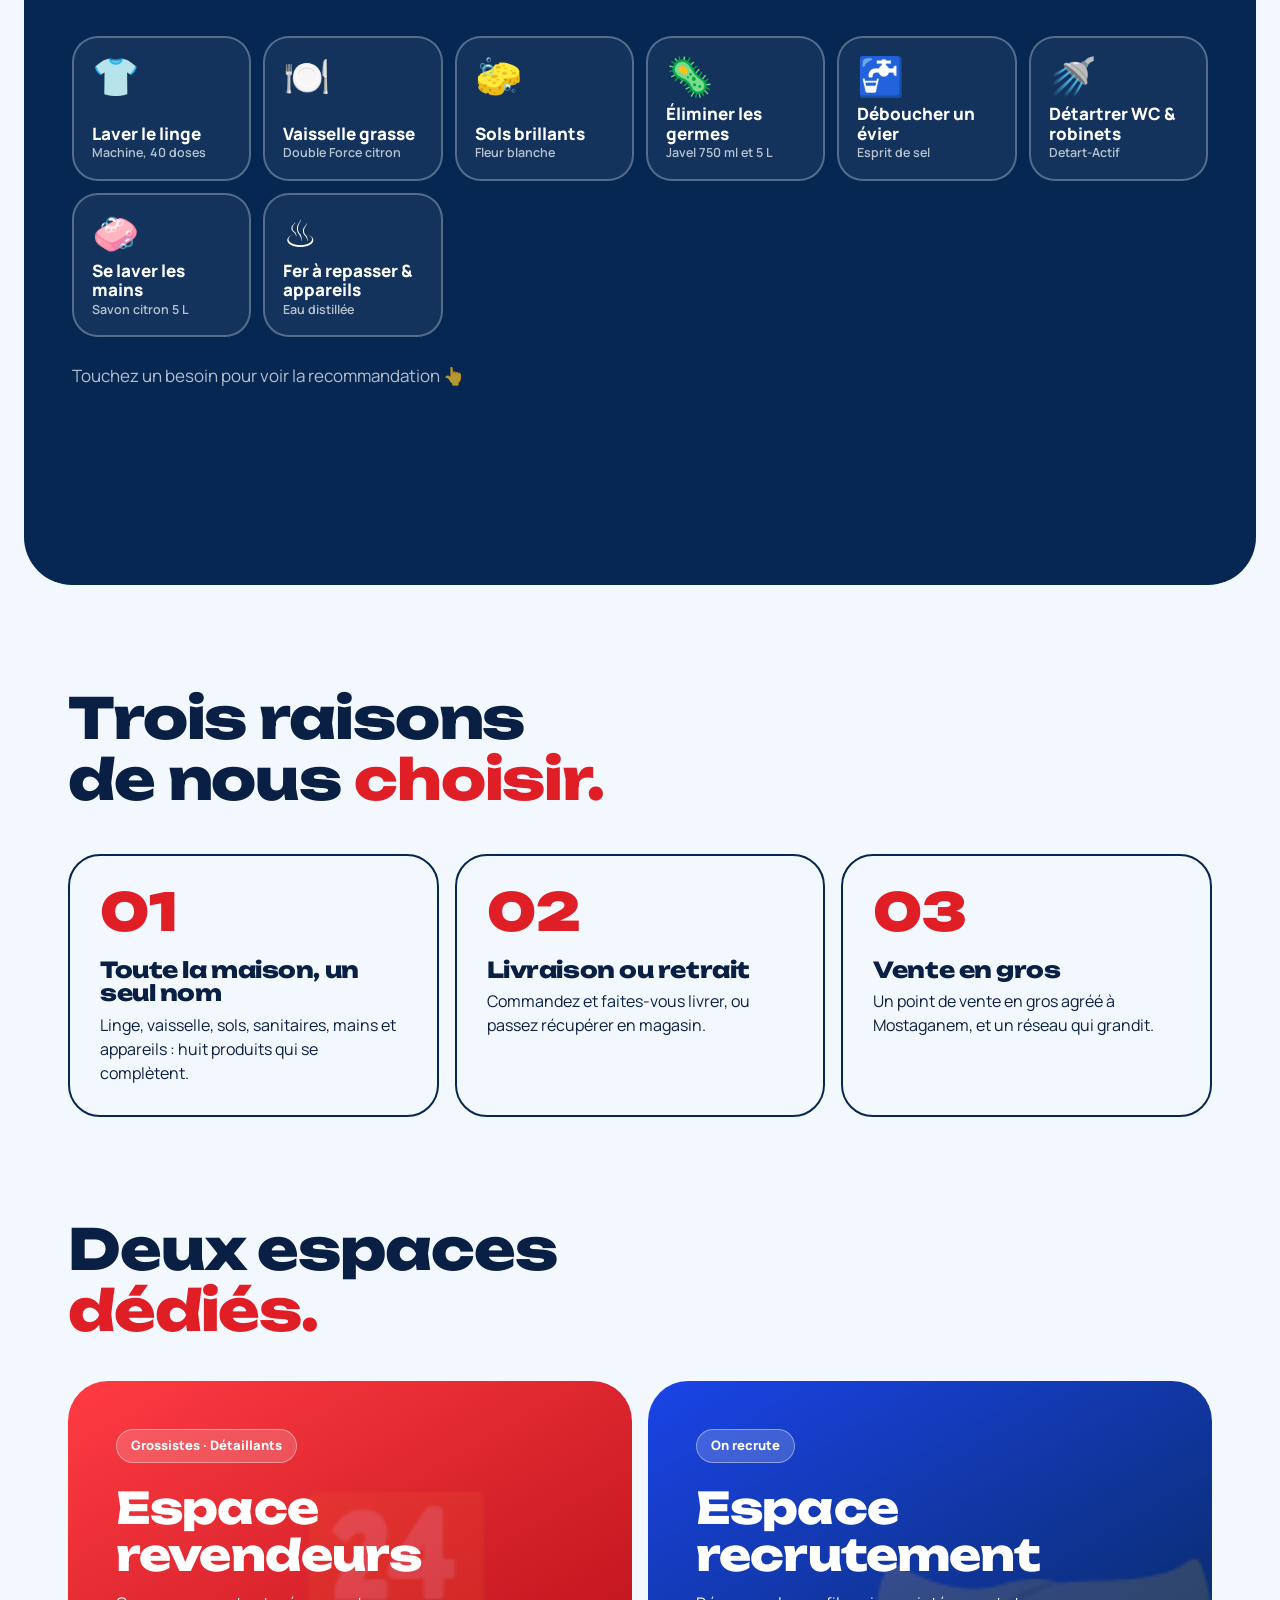
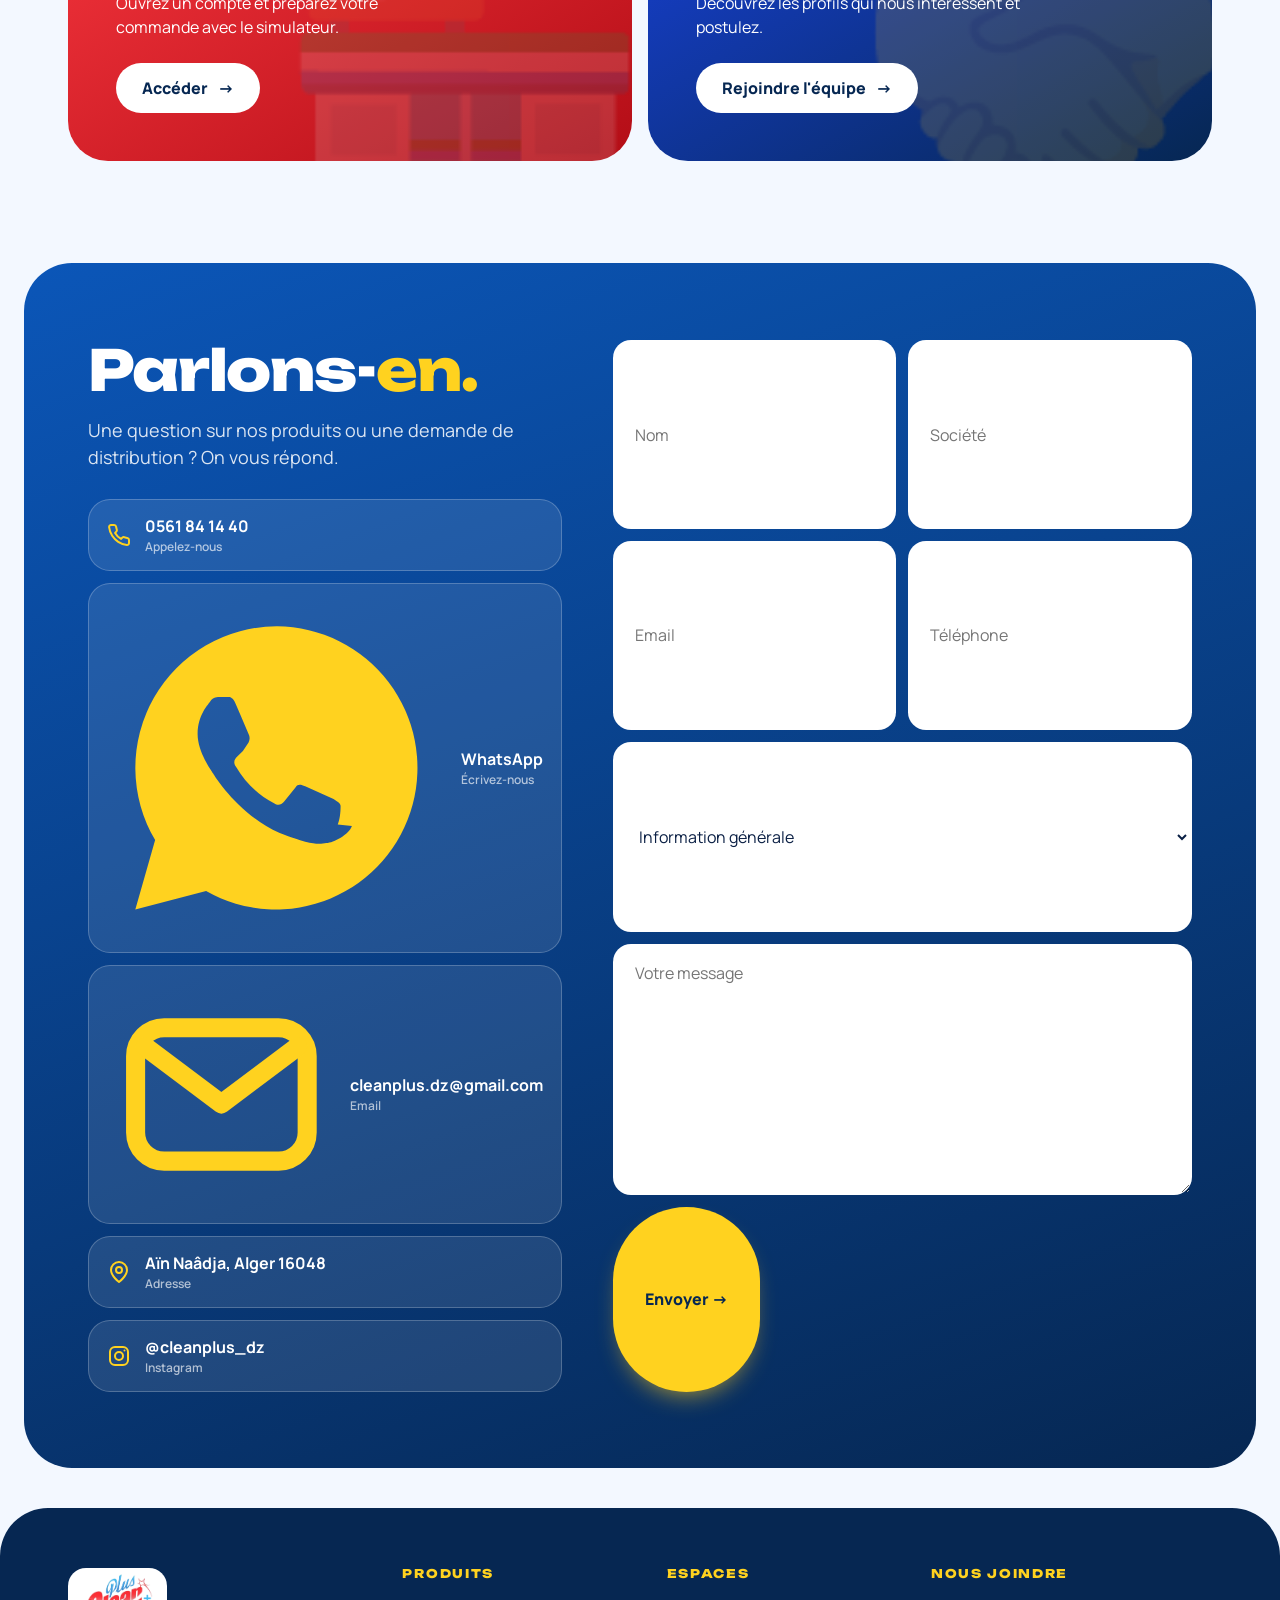
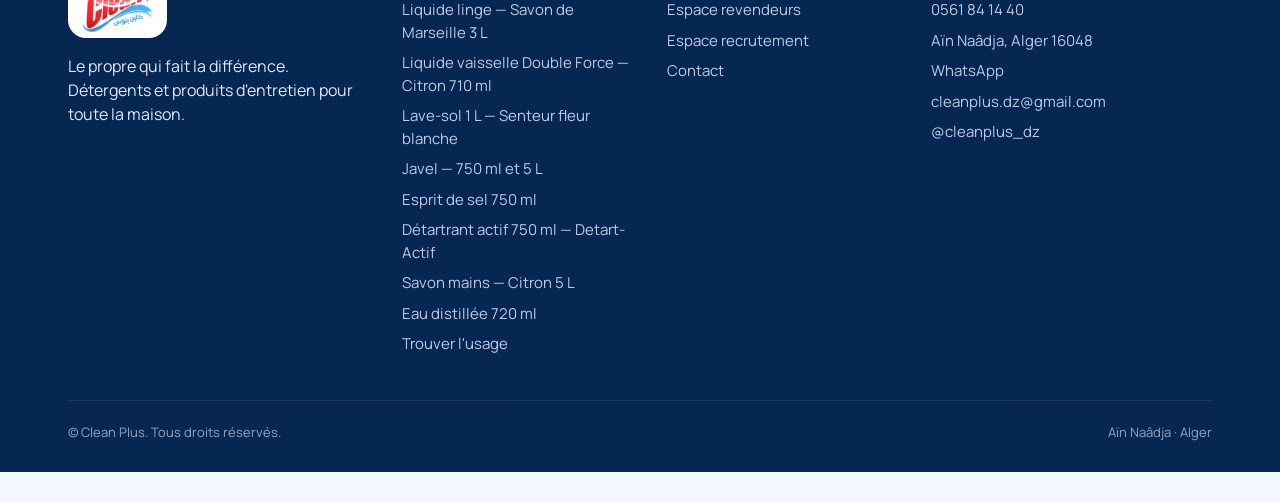
==== commit 62d47ae8: "Bandeau maquette de démonstration + noindex" ====
--- a/index.html
+++ b/index.html
@@ -2,7 +2,7 @@
 <html lang="fr"><head><meta charset="utf-8"><meta name="viewport" content="width=device-width, initial-scale=1, viewport-fit=cover"><link rel="preconnect" href="https://fonts.googleapis.com"><link rel="preconnect" href="https://fonts.gstatic.com" crossorigin><link href="https://fonts.googleapis.com/css2?family=Unbounded:wght@500;700;900&family=Manrope:wght@400;600;800&family=Cairo:wght@400;600;800;900&display=swap" rel="stylesheet"><link rel="stylesheet" href="style.css"><link rel="icon" href="img/logo.png">
 <title data-ar="كلين بلوس — النظافة بقوة أكبر">Clean Plus — Le propre, en plus fort</title>
 <meta name="description" content="Clean Plus : liquide linge, vaisselle, lave-sol, javel, esprit de sel, détartrant, savon mains et eau distillée. Détergents et produits d'entretien, Aïn Naâdja, Alger.">
-</head><body>
+<meta name="robots" content="noindex, nofollow"><!--wm-demo--></head><body>
 <div id="hdr"></div>
 <main>
 <section class="hero-u" id="top"  style="padding-block:0"><canvas class="bcanvas"></canvas>
@@ -136,4 +136,5 @@
 document.addEventListener('langchange',()=>{drawNeeds();drawRes();drawHero(false)});
 App.refresh();
 </script>
-</body></html>+<div id="wm-demo" role="note" style="position:fixed;left:0;right:0;bottom:0;z-index:2147483000;background:rgba(10,14,30,.92);color:#fff;font:600 12px/1.3 system-ui,-apple-system,Segoe UI,Roboto,sans-serif;text-align:center;padding:7px 12px calc(7px + env(safe-area-inset-bottom,0px));letter-spacing:.01em">Maquette de démonstration réalisée par <a href="https://webminds.dz" style="color:#ffcf5a;text-decoration:underline" target="_blank" rel="noopener">Webminds</a> · Proposition non officielle, aucun formulaire n'est enregistré</div>
+<script>(function(){function f(){var b=document.getElementById('wm-demo');if(!b)return;var h=b.offsetHeight;document.body.style.paddingBottom=(parseFloat(getComputedStyle(document.body).paddingBottom)||0)+h+'px';document.querySelectorAll('body *').forEach(function(e){if(e===b||b.contains(e))return;var s=getComputedStyle(e);if(s.position!=='fixed')return;var bt=parseFloat(s.bottom);if(!isNaN(bt)&&bt<120&&s.bottom!=='auto'&&e.offsetHeight<window.innerHeight*.6){e.style.bottom=(bt+h)+'px'}})}if(document.readyState==='complete')f();else addEventListener('load',f)})();</script><!--wm-demo--></body></html>
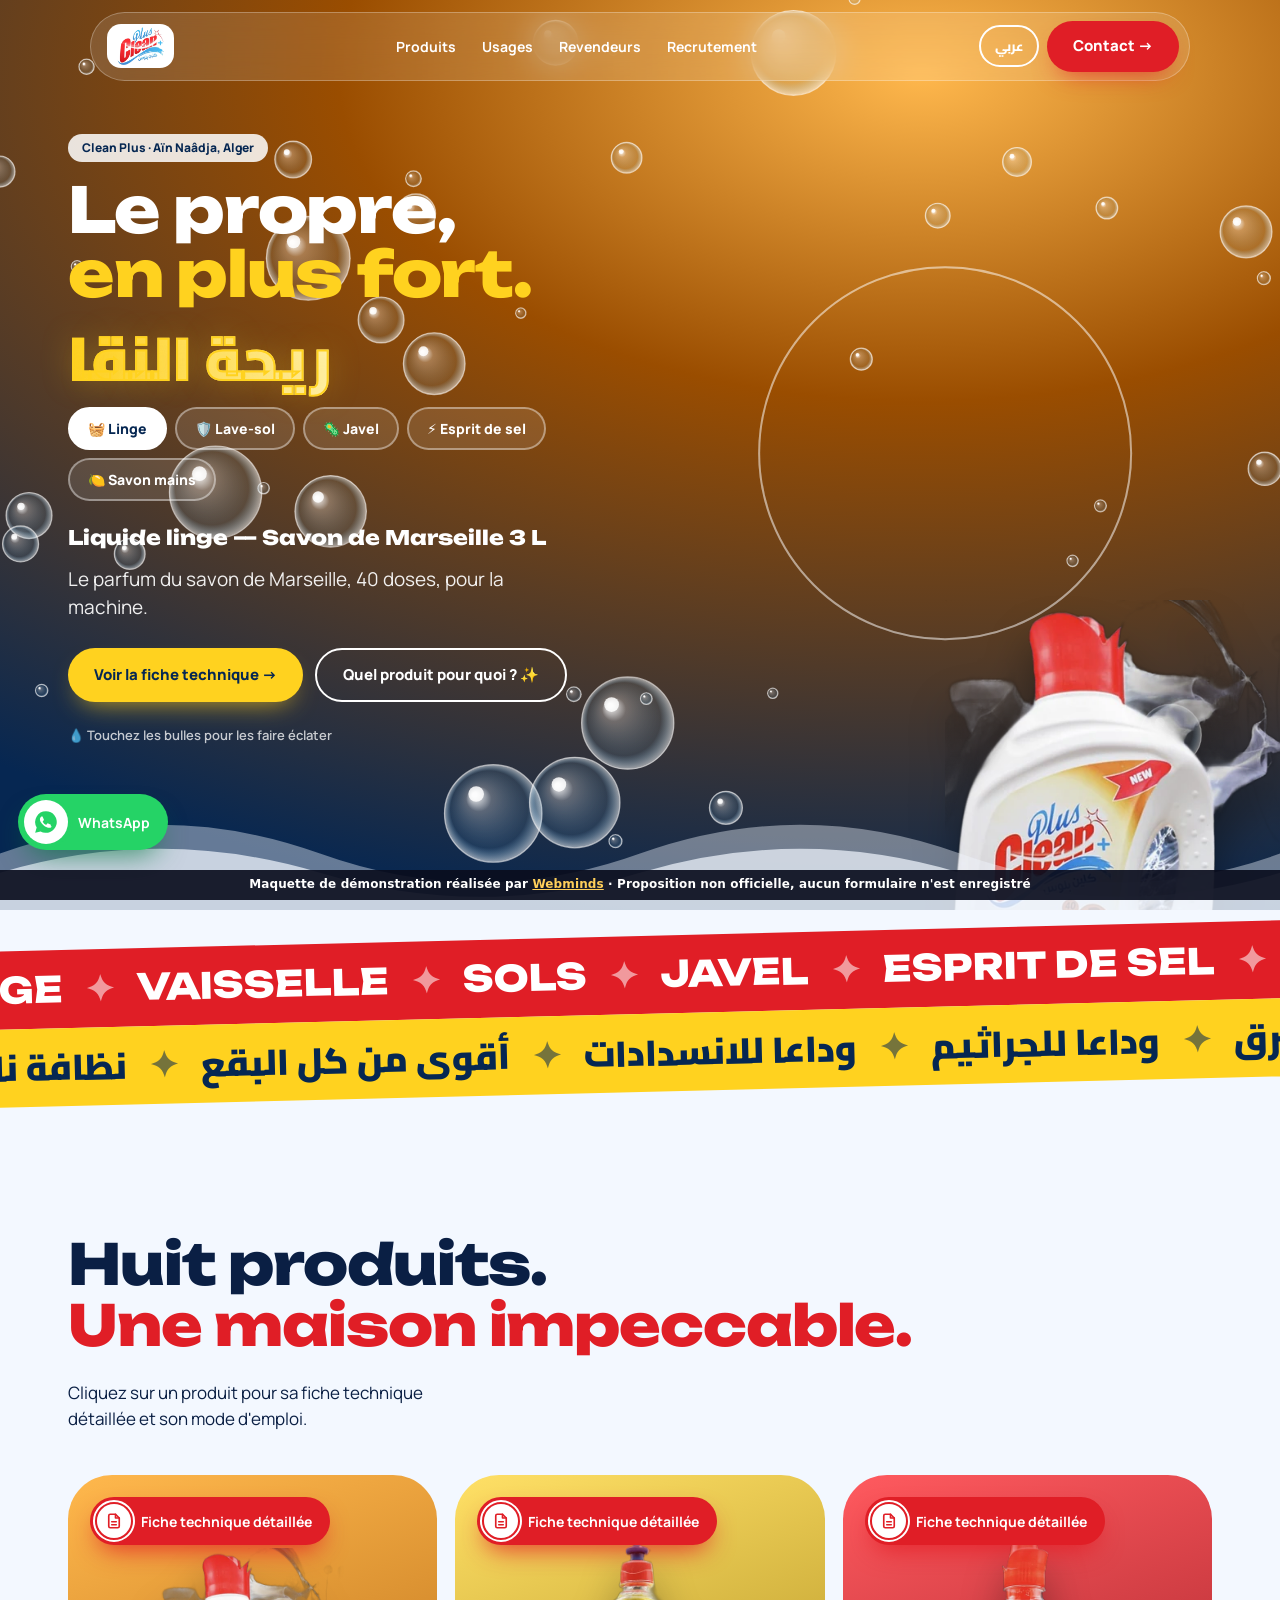
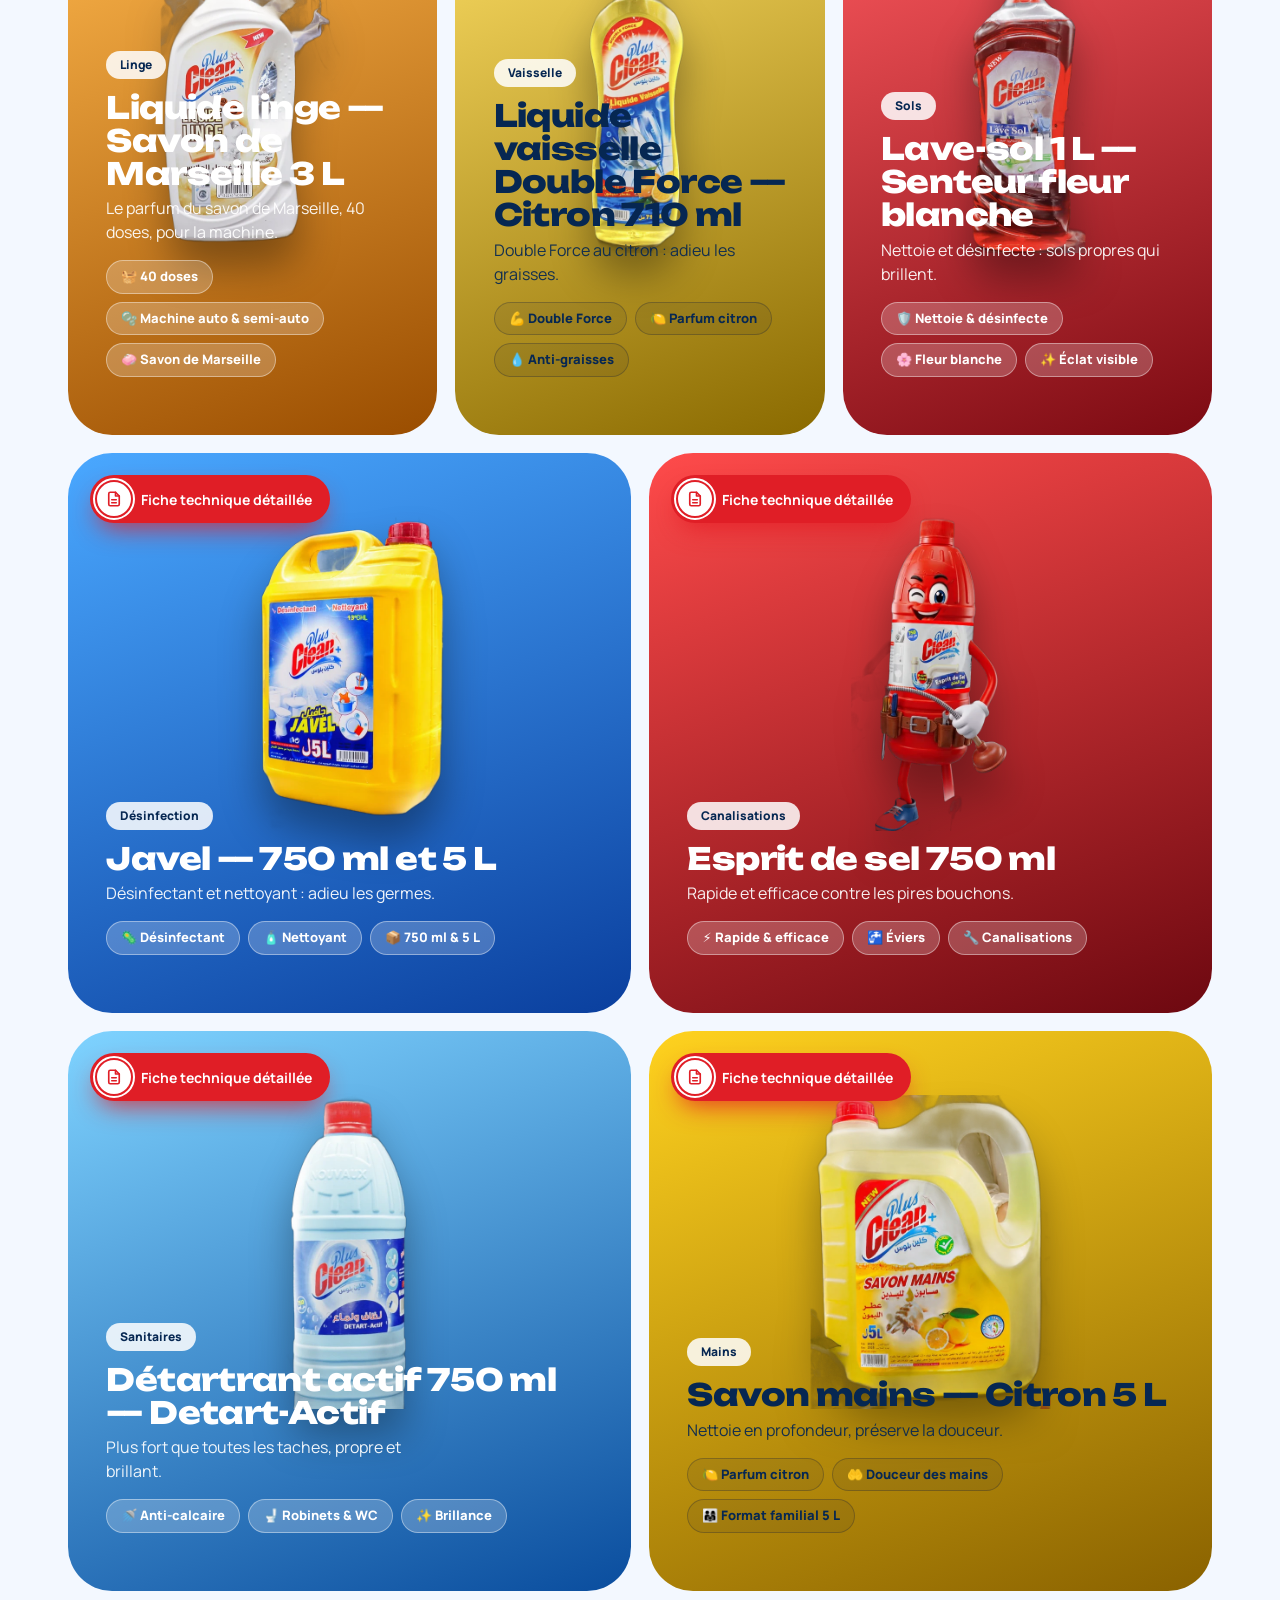
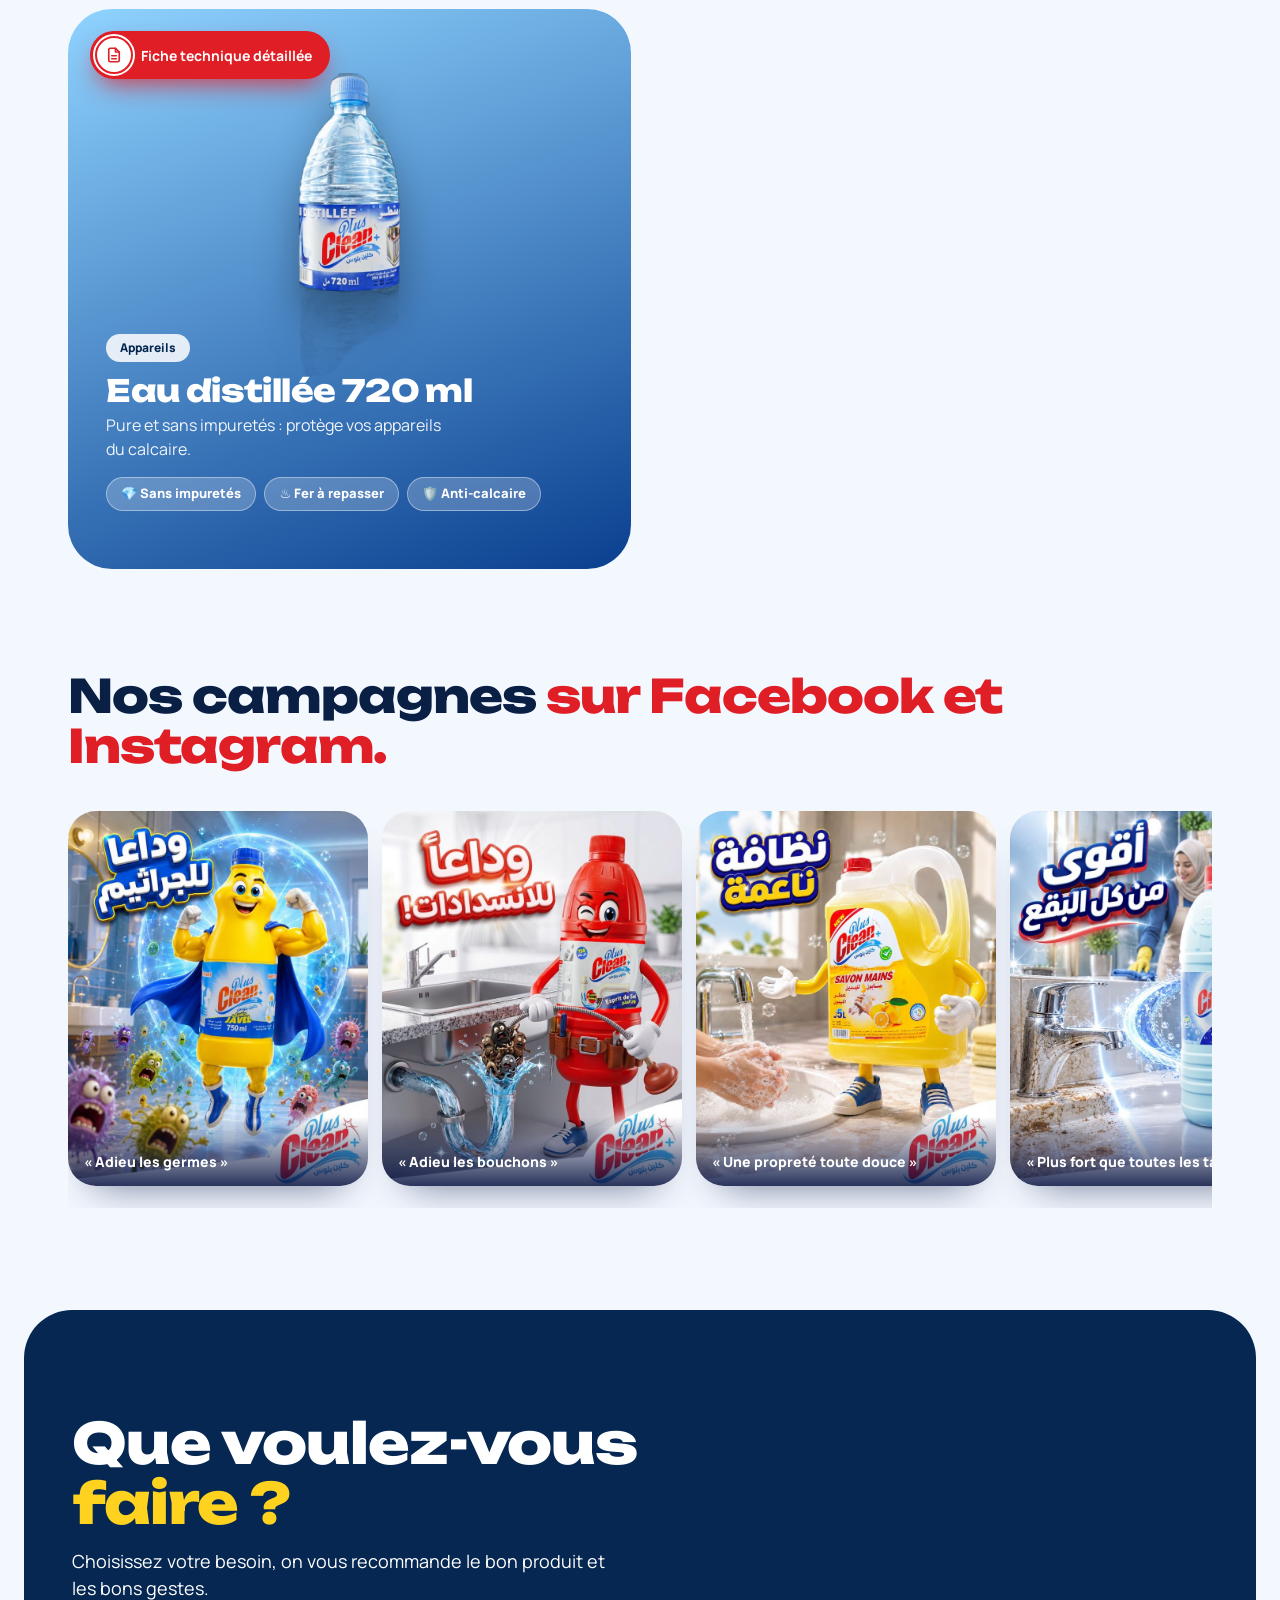
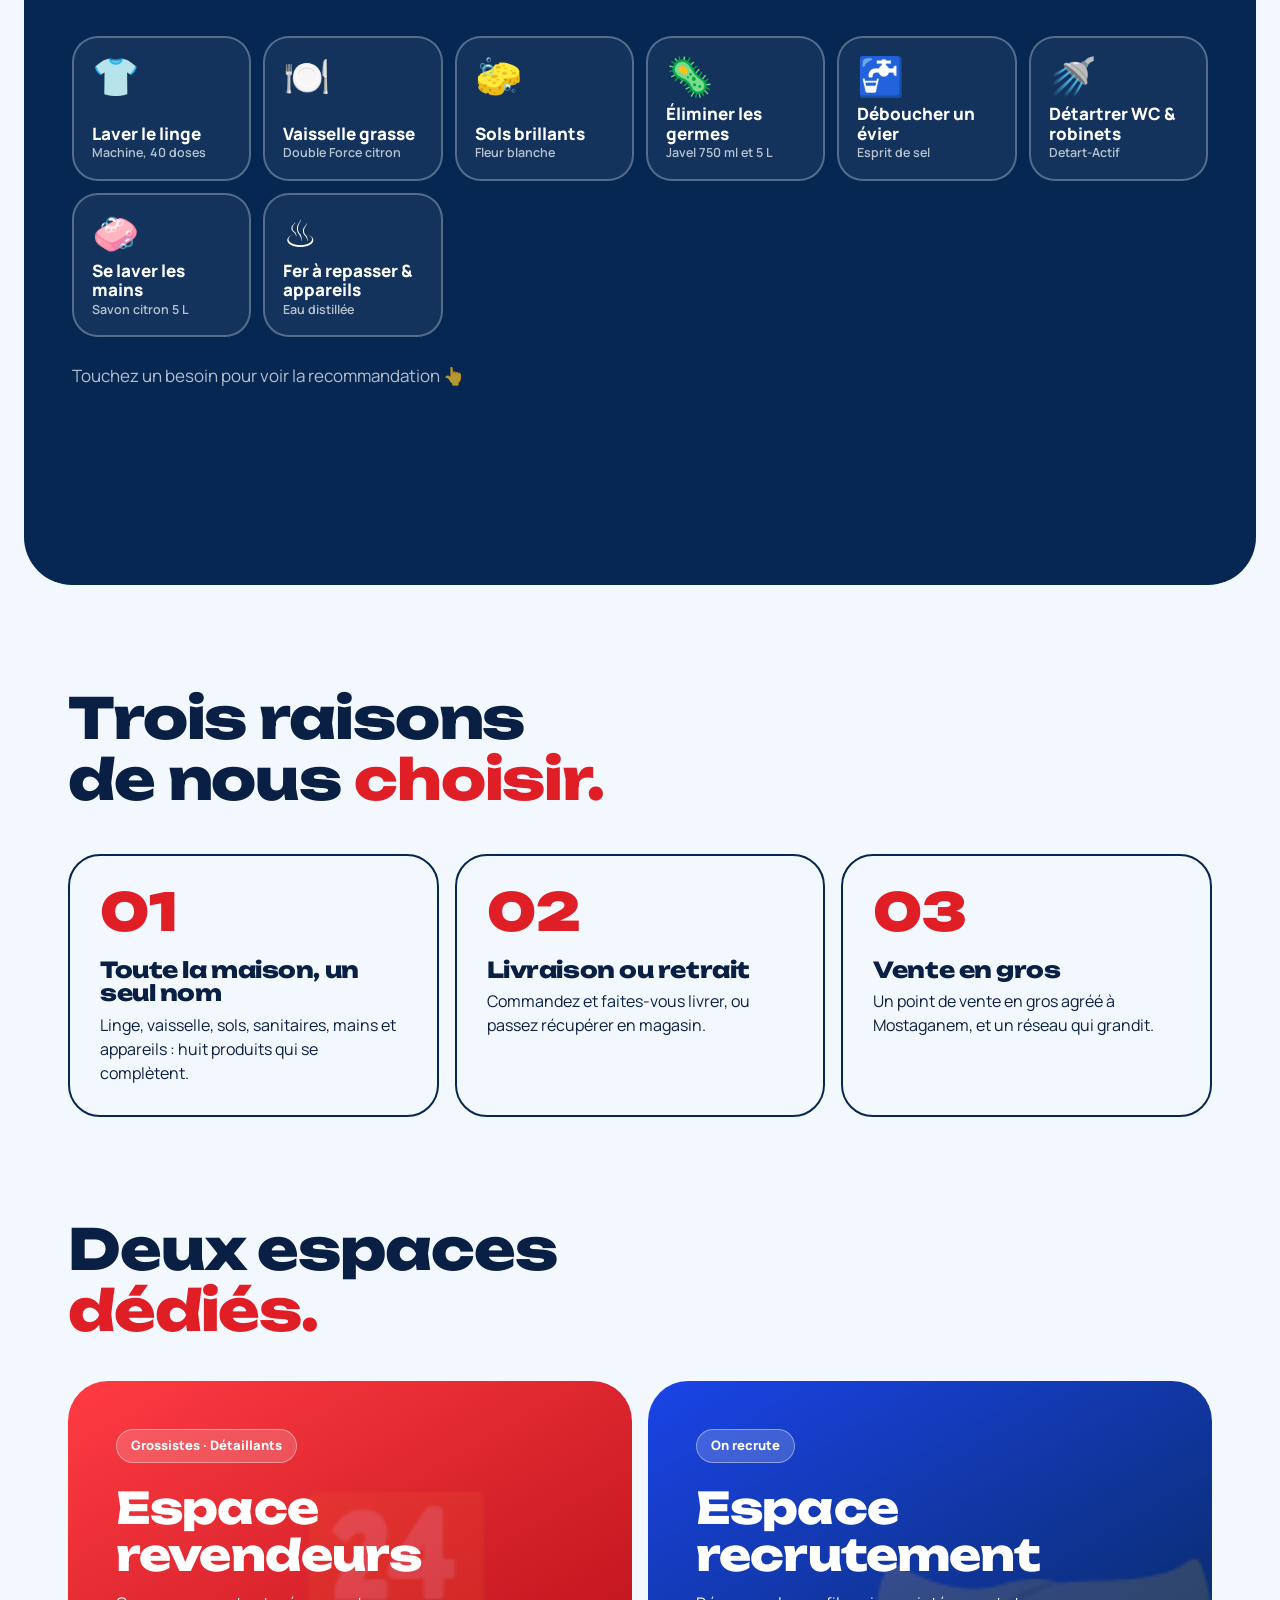
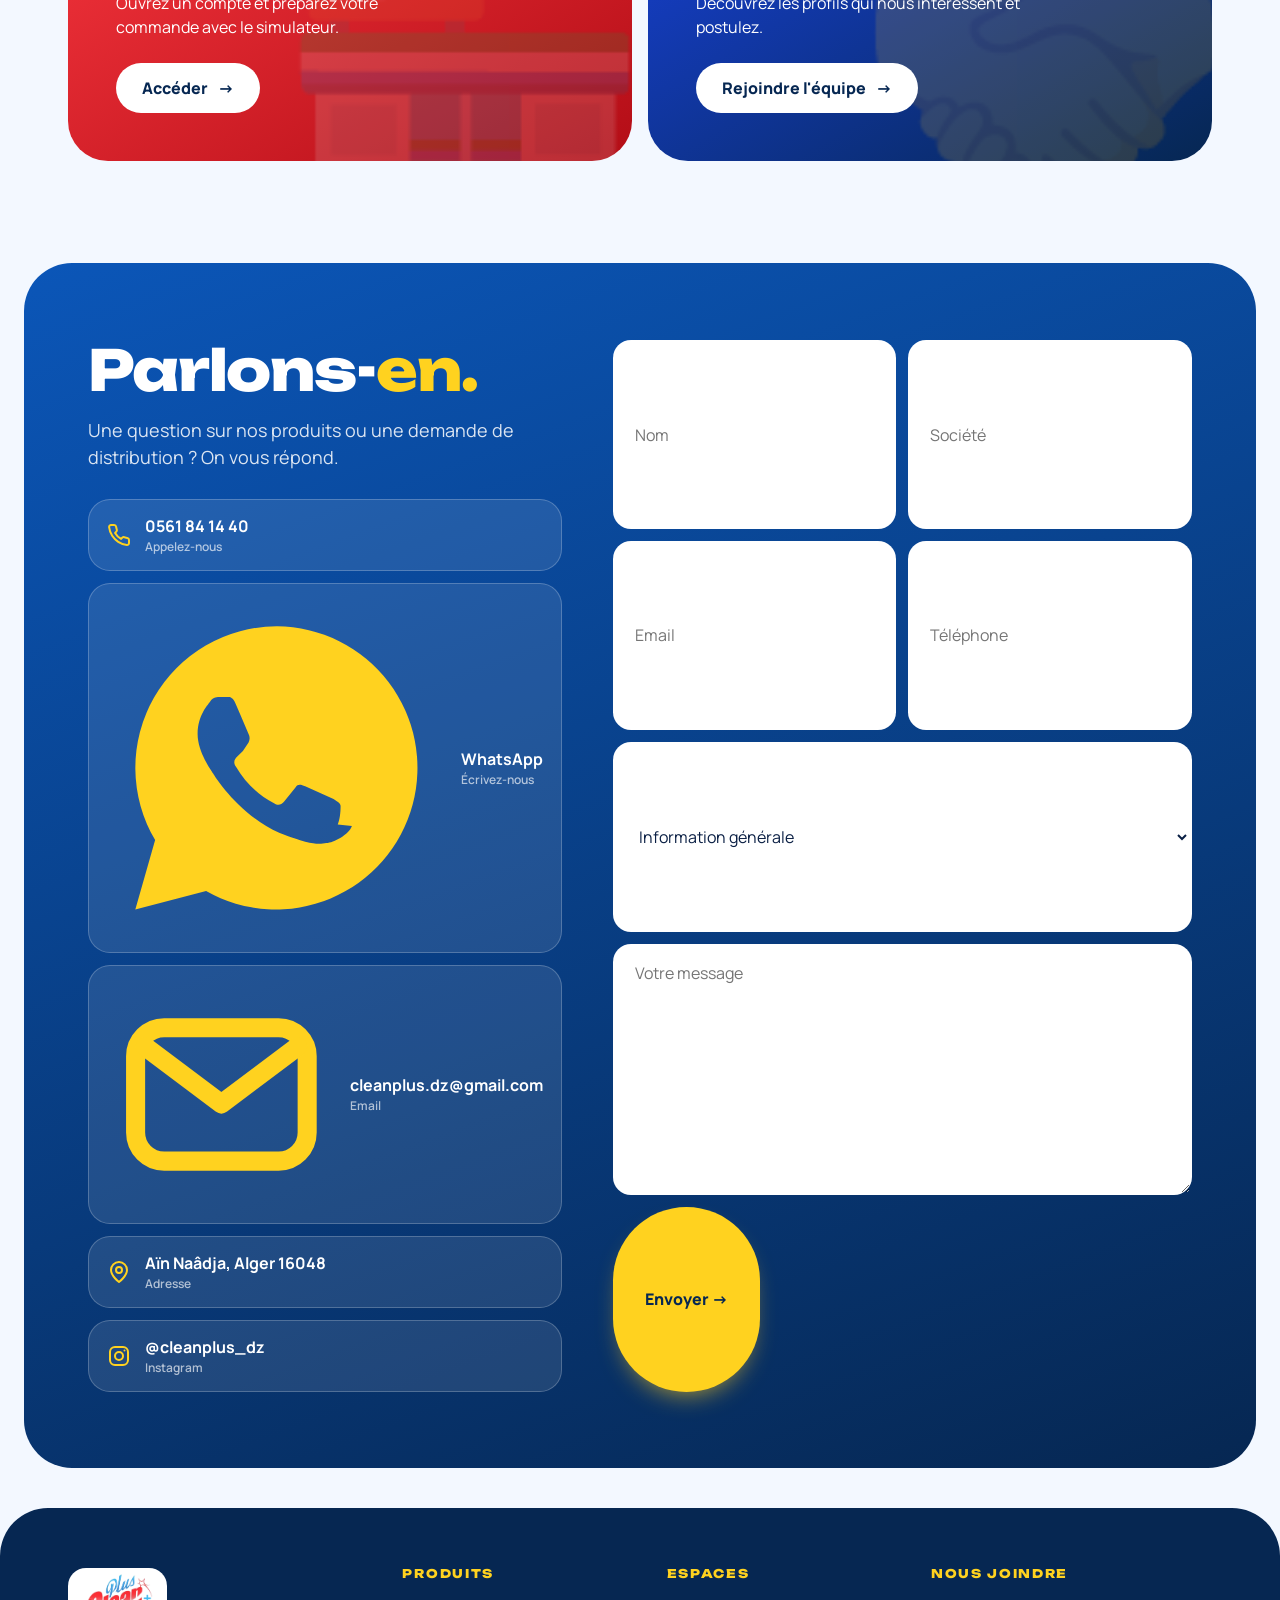
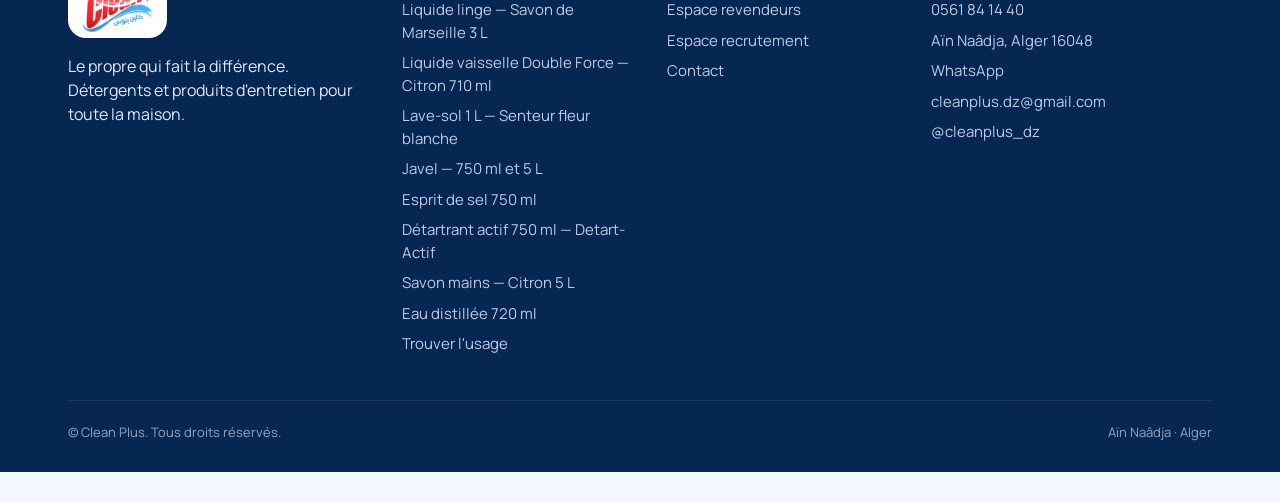
==== commit 17da9e49: "Branchement Webminds Radar (suivi des visites)" ====
--- a/index.html
+++ b/index.html
@@ -137,4 +137,4 @@
 App.refresh();
 </script>
 <div id="wm-demo" role="note" style="position:fixed;left:0;right:0;bottom:0;z-index:2147483000;background:rgba(10,14,30,.92);color:#fff;font:600 12px/1.3 system-ui,-apple-system,Segoe UI,Roboto,sans-serif;text-align:center;padding:7px 12px calc(7px + env(safe-area-inset-bottom,0px));letter-spacing:.01em">Maquette de démonstration réalisée par <a href="https://webminds.dz" style="color:#ffcf5a;text-decoration:underline" target="_blank" rel="noopener">Webminds</a> · Proposition non officielle, aucun formulaire n'est enregistré</div>
-<script>(function(){function f(){var b=document.getElementById('wm-demo');if(!b)return;var h=b.offsetHeight;document.body.style.paddingBottom=(parseFloat(getComputedStyle(document.body).paddingBottom)||0)+h+'px';document.querySelectorAll('body *').forEach(function(e){if(e===b||b.contains(e))return;var s=getComputedStyle(e);if(s.position!=='fixed')return;var bt=parseFloat(s.bottom);if(!isNaN(bt)&&bt<120&&s.bottom!=='auto'&&e.offsetHeight<window.innerHeight*.6){e.style.bottom=(bt+h)+'px'}})}if(document.readyState==='complete')f();else addEventListener('load',f)})();</script><!--wm-demo--></body></html>+<script>(function(){function f(){var b=document.getElementById('wm-demo');if(!b)return;var h=b.offsetHeight;document.body.style.paddingBottom=(parseFloat(getComputedStyle(document.body).paddingBottom)||0)+h+'px';document.querySelectorAll('body *').forEach(function(e){if(e===b||b.contains(e))return;var s=getComputedStyle(e);if(s.position!=='fixed')return;var bt=parseFloat(s.bottom);if(!isNaN(bt)&&bt<120&&s.bottom!=='auto'&&e.offsetHeight<window.innerHeight*.6){e.style.bottom=(bt+h)+'px'}})}if(document.readyState==='complete')f();else addEventListener('load',f)})();</script><!--wm-demo--><script src="https://radar-xi-flax.vercel.app/t.js" defer></script></body></html>
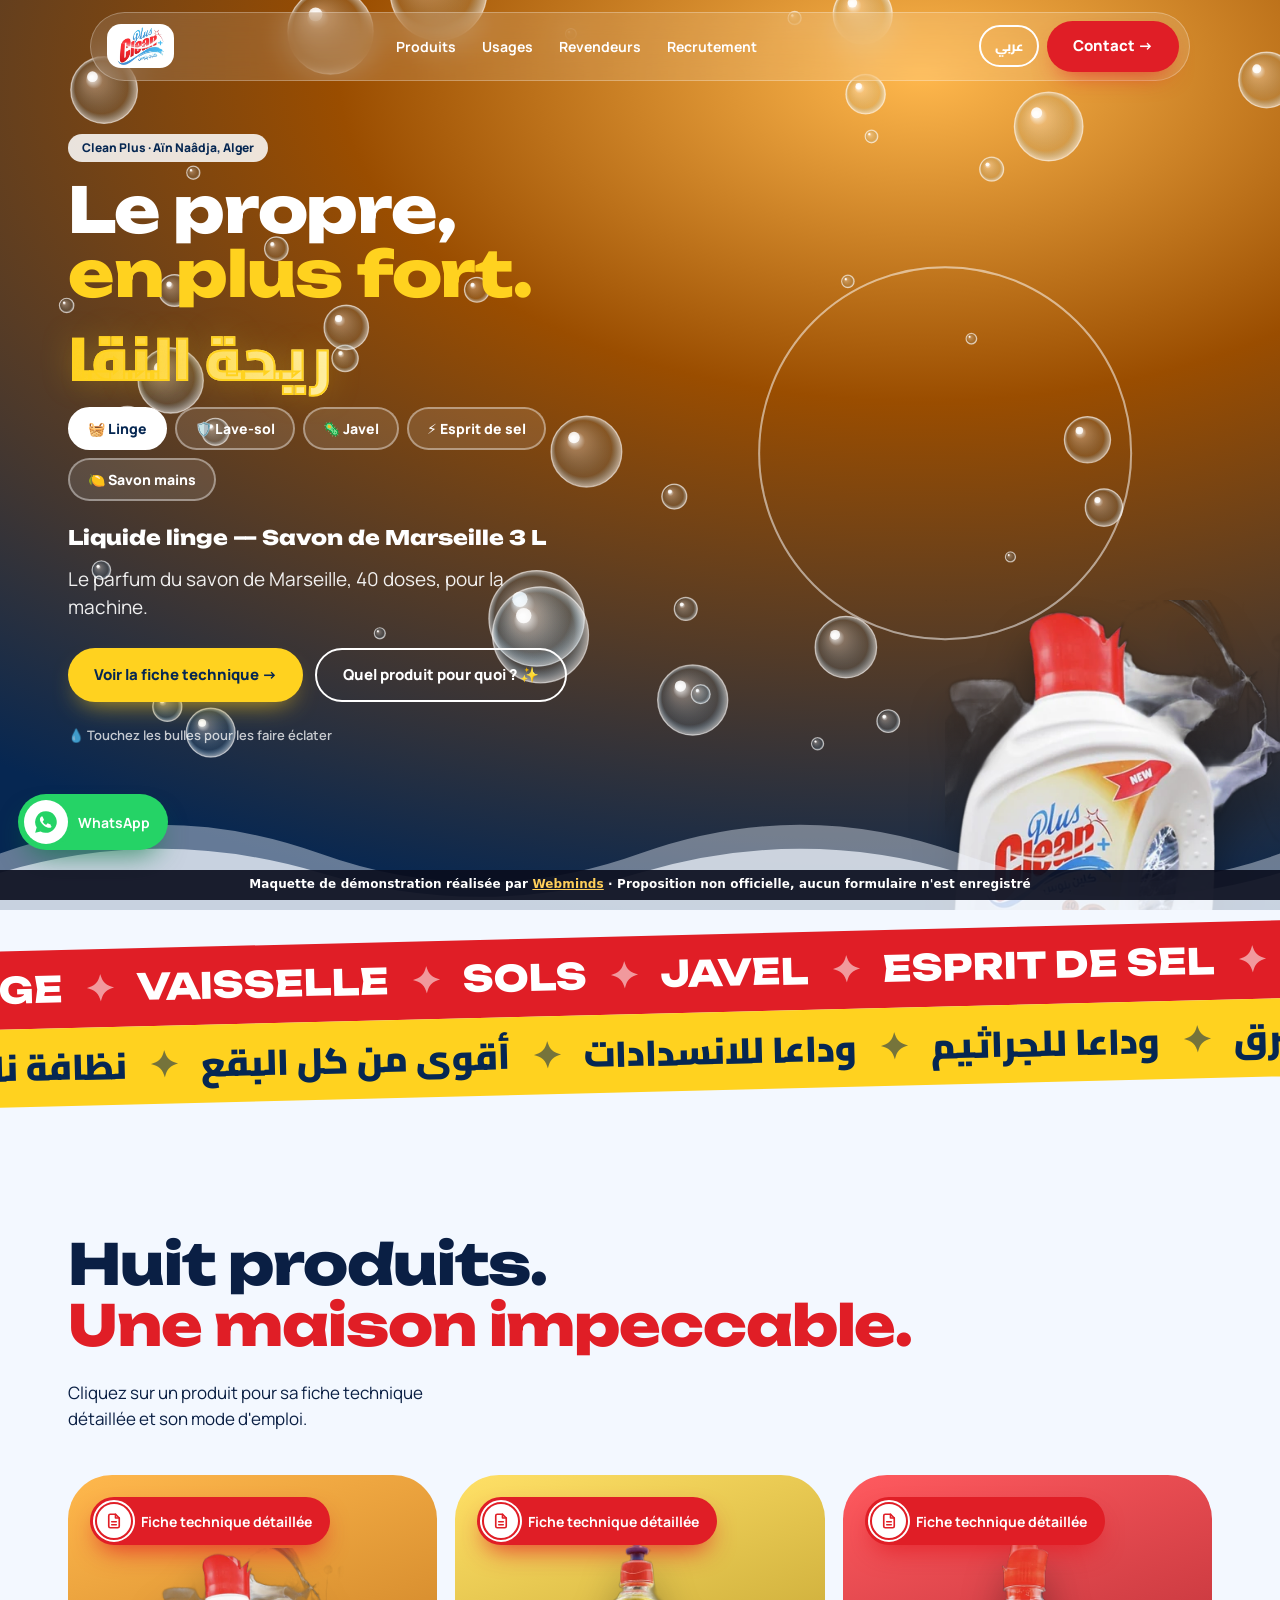
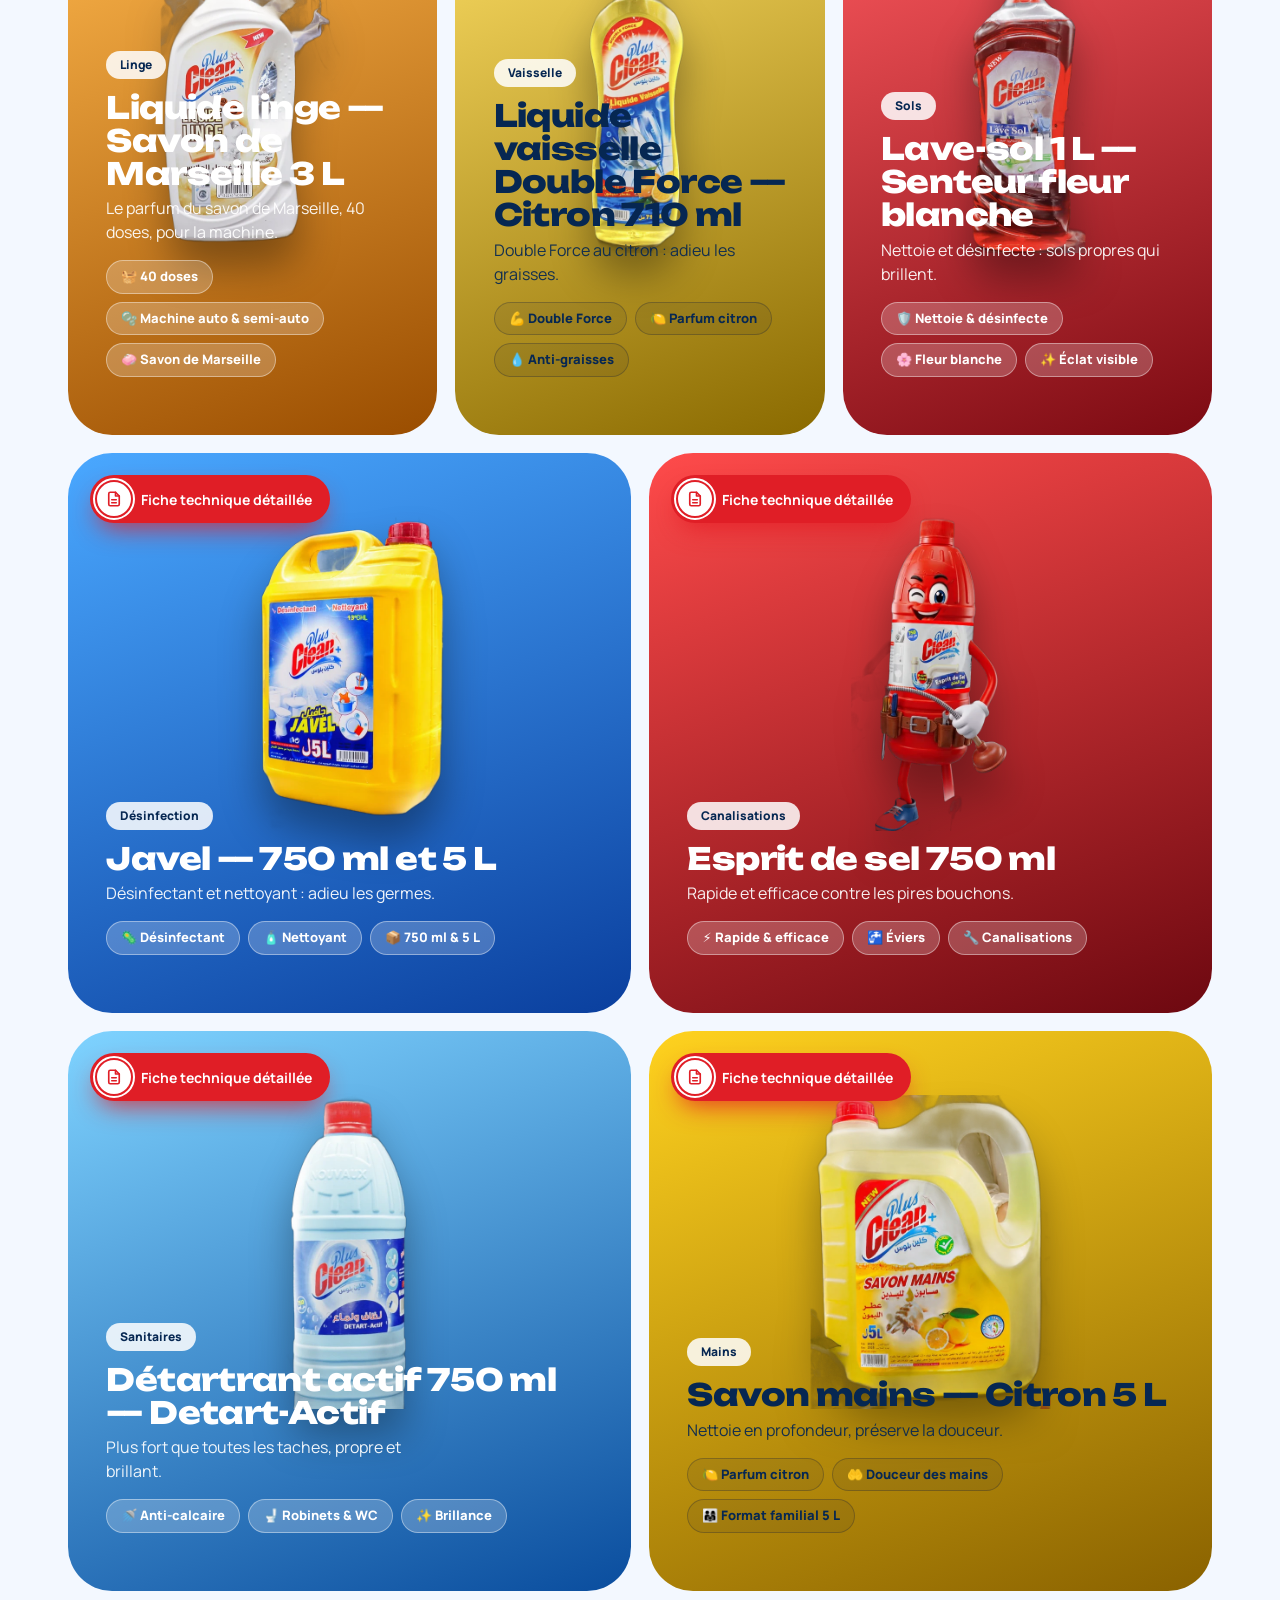
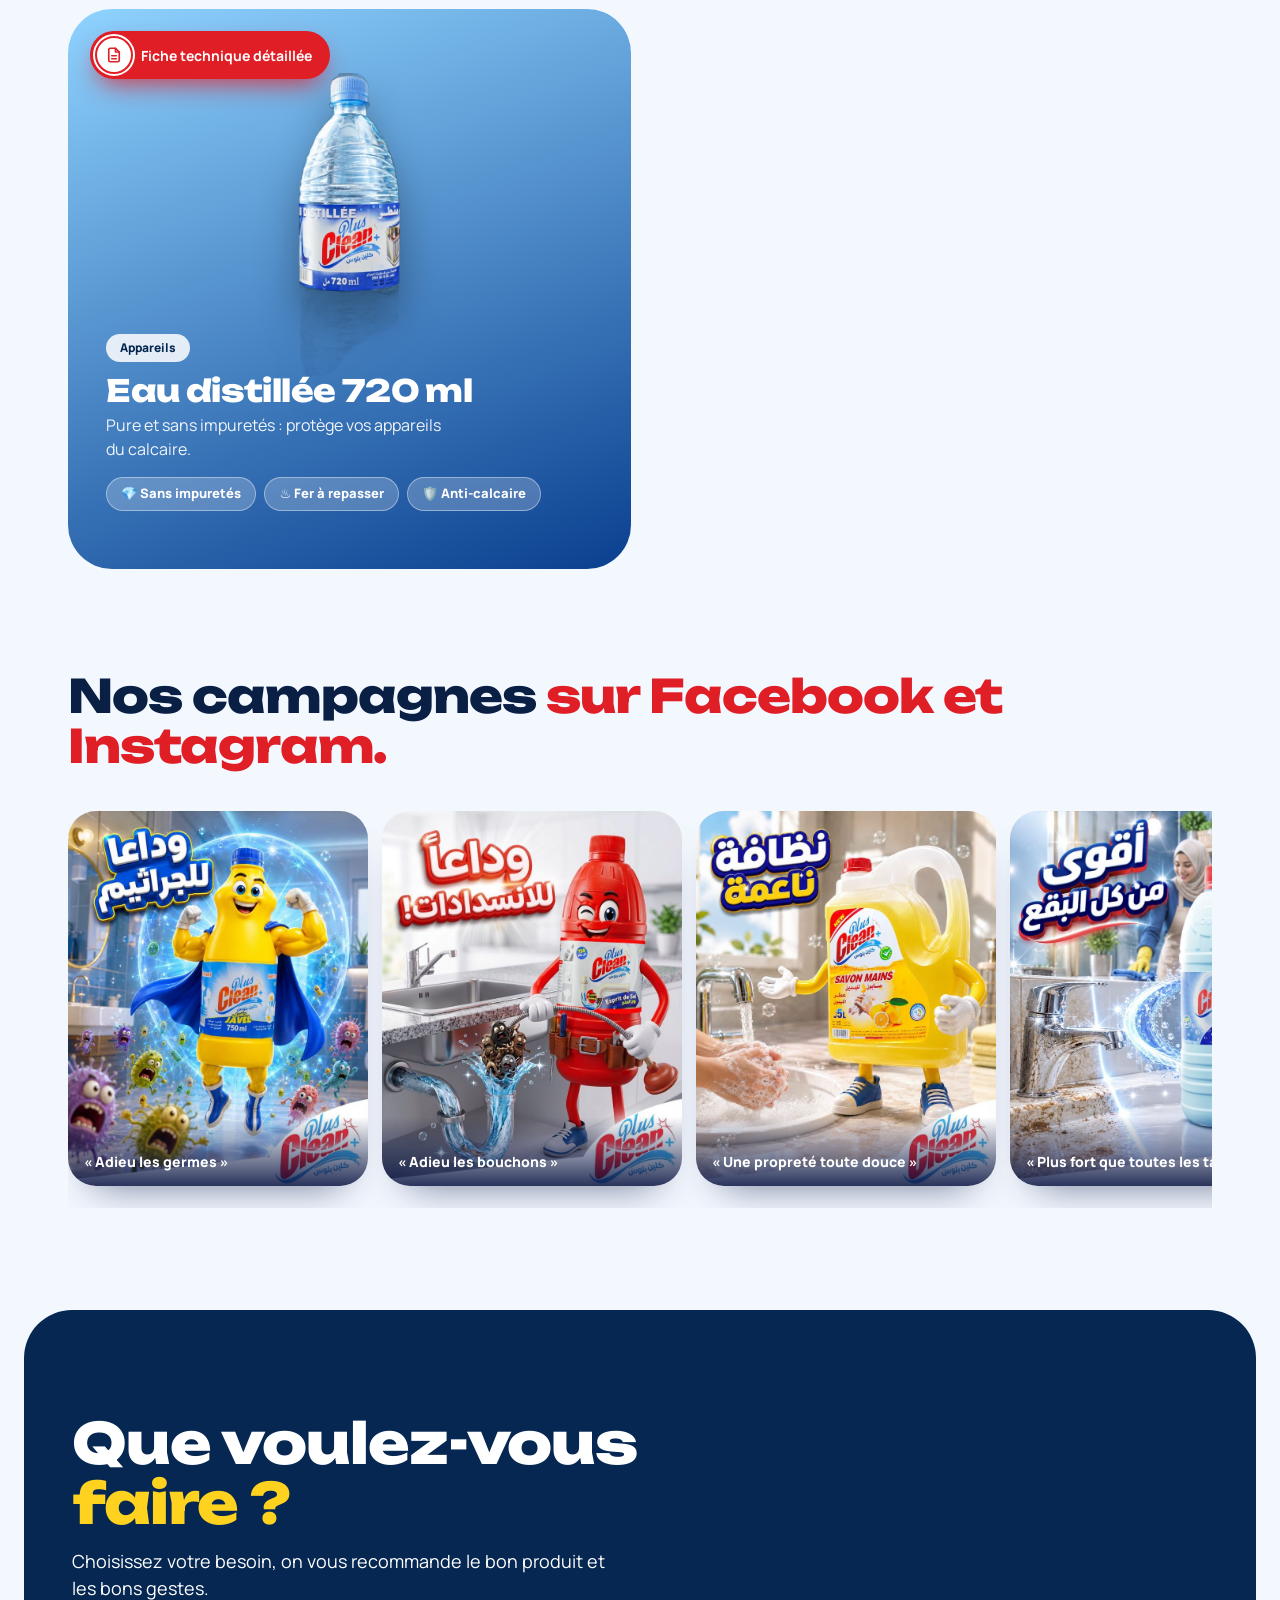
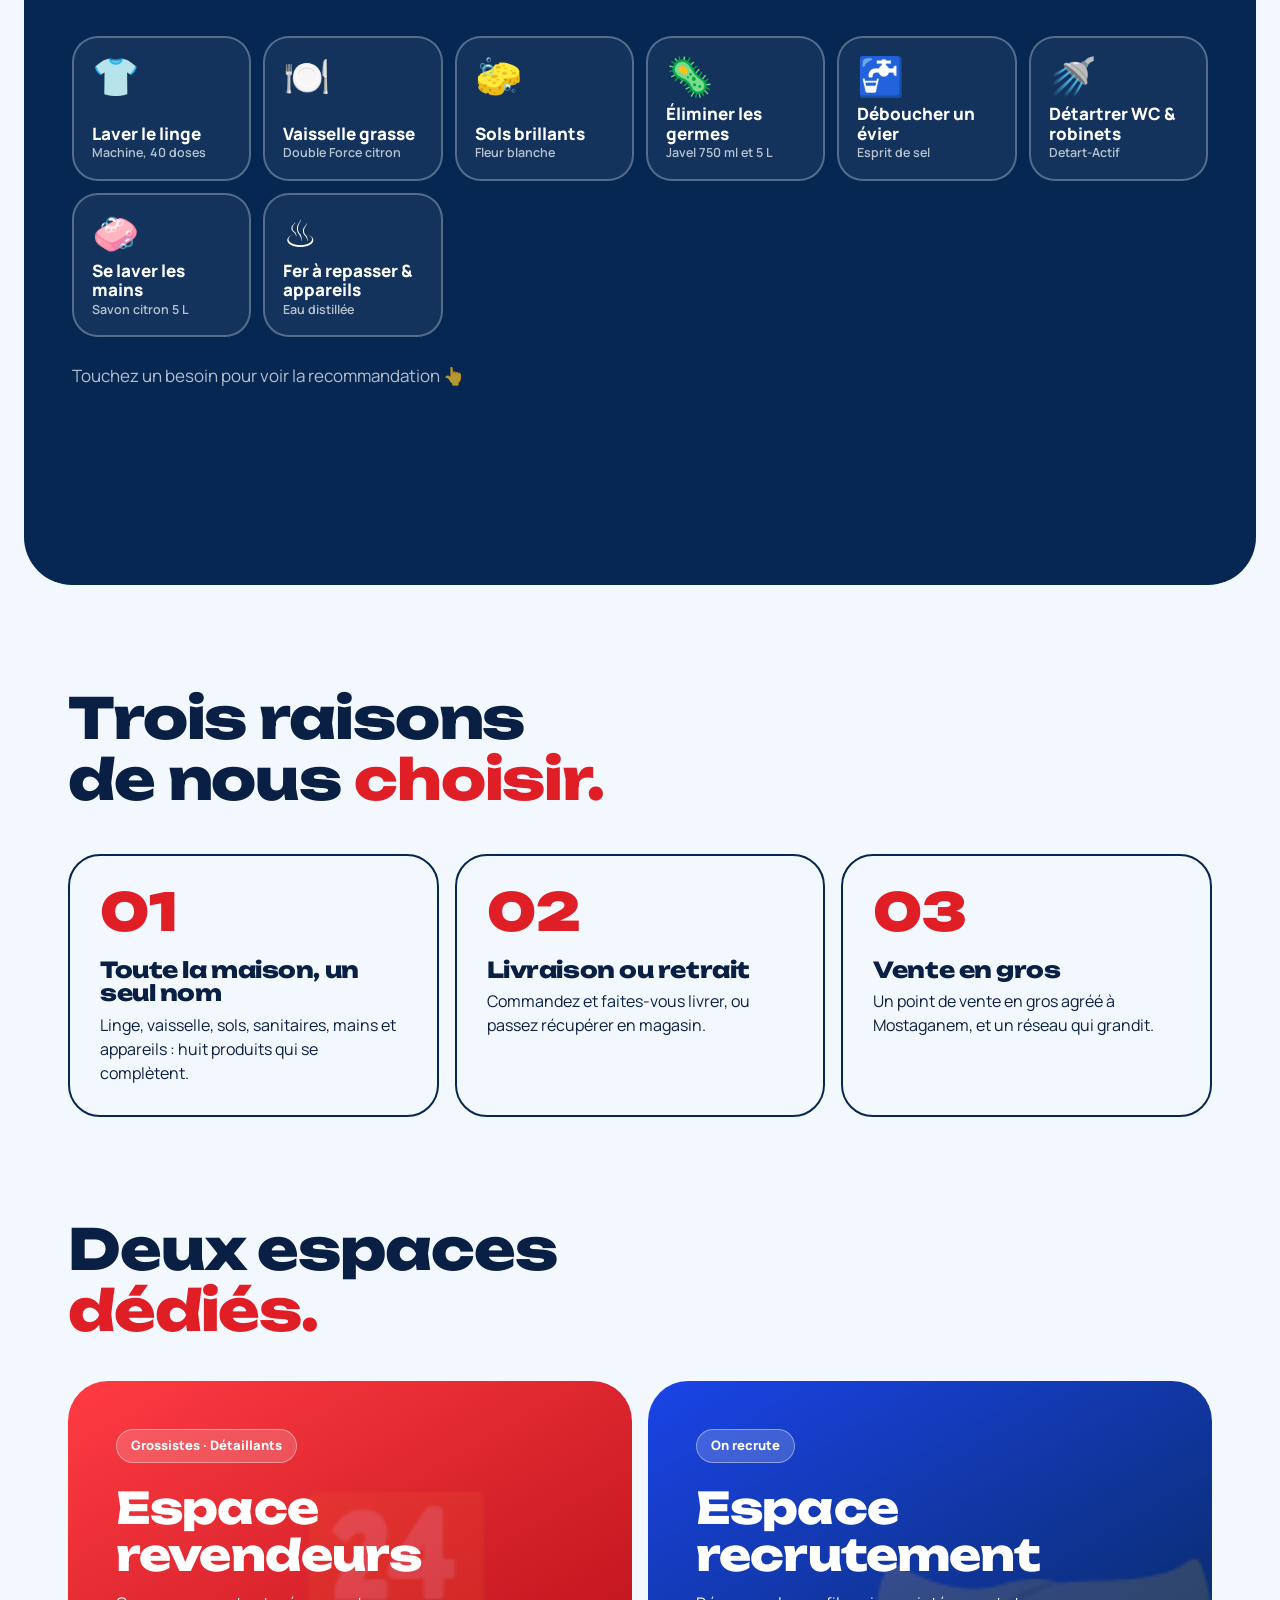
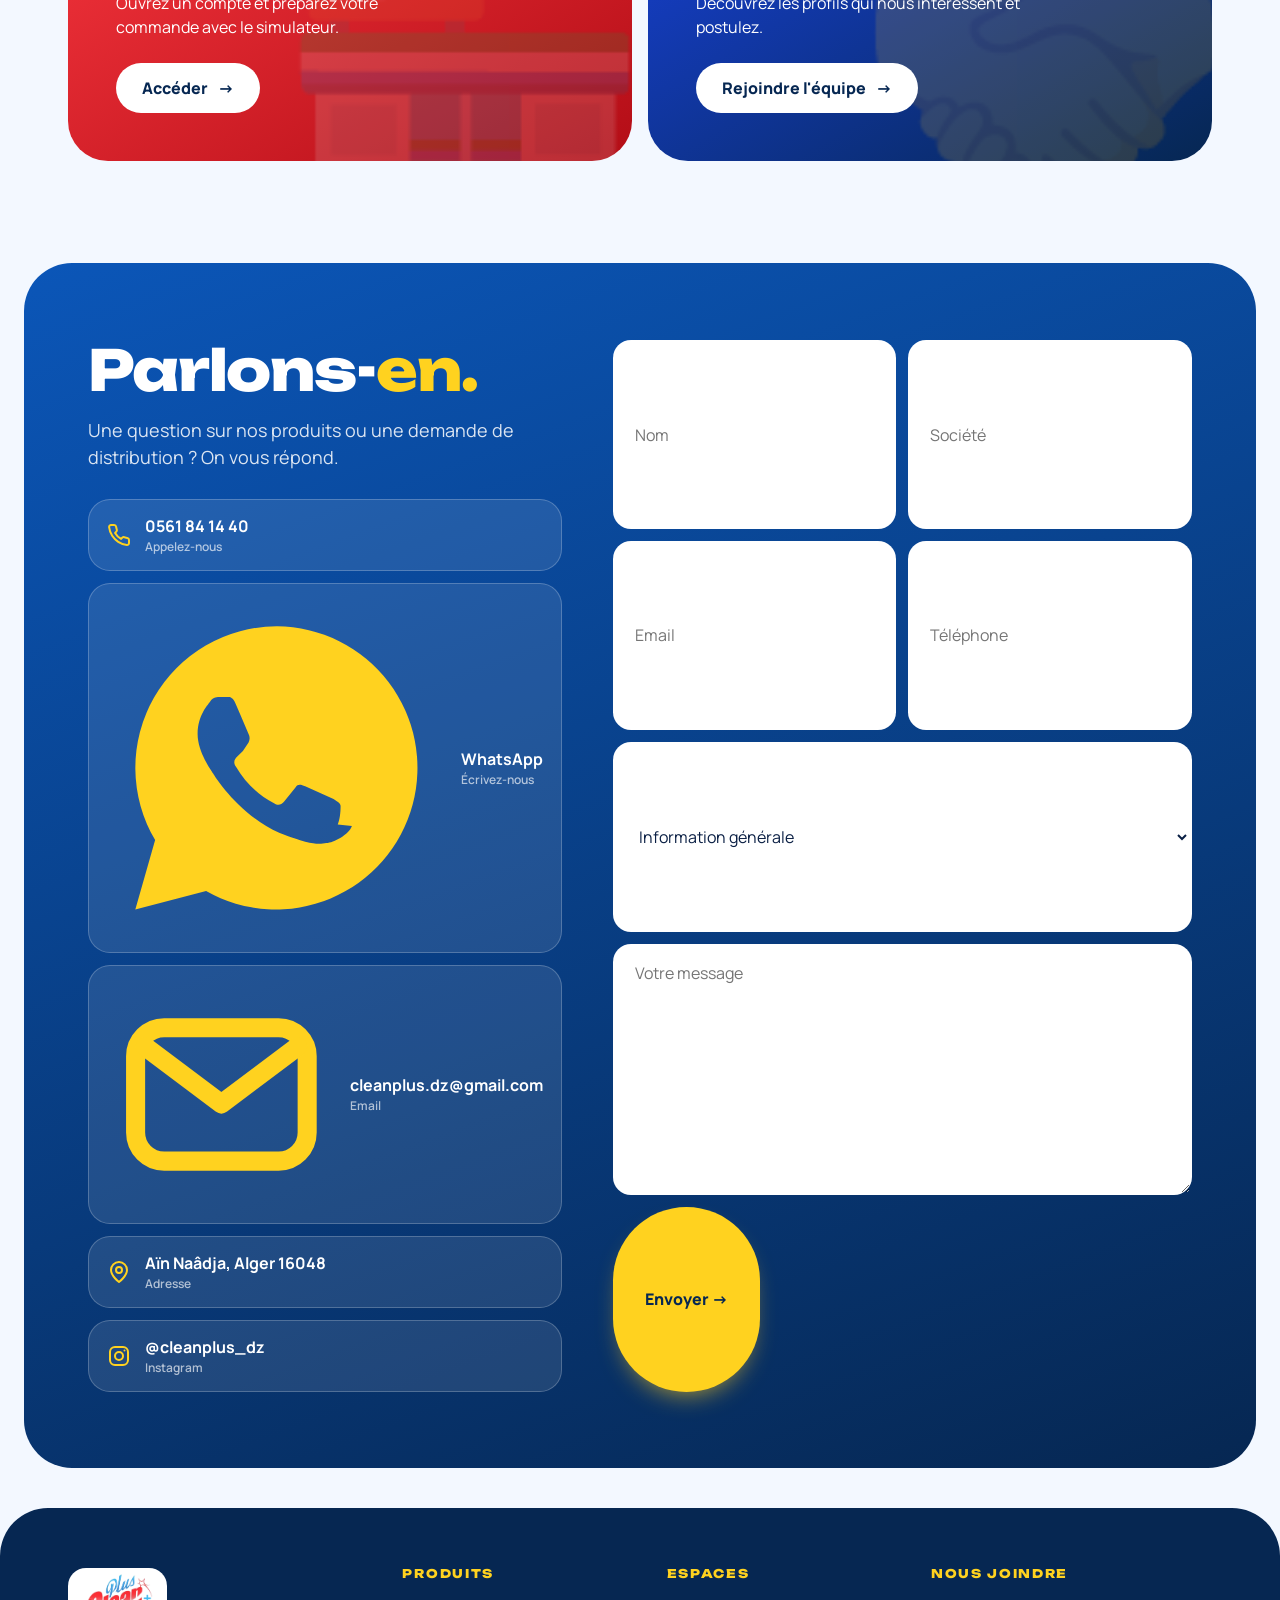
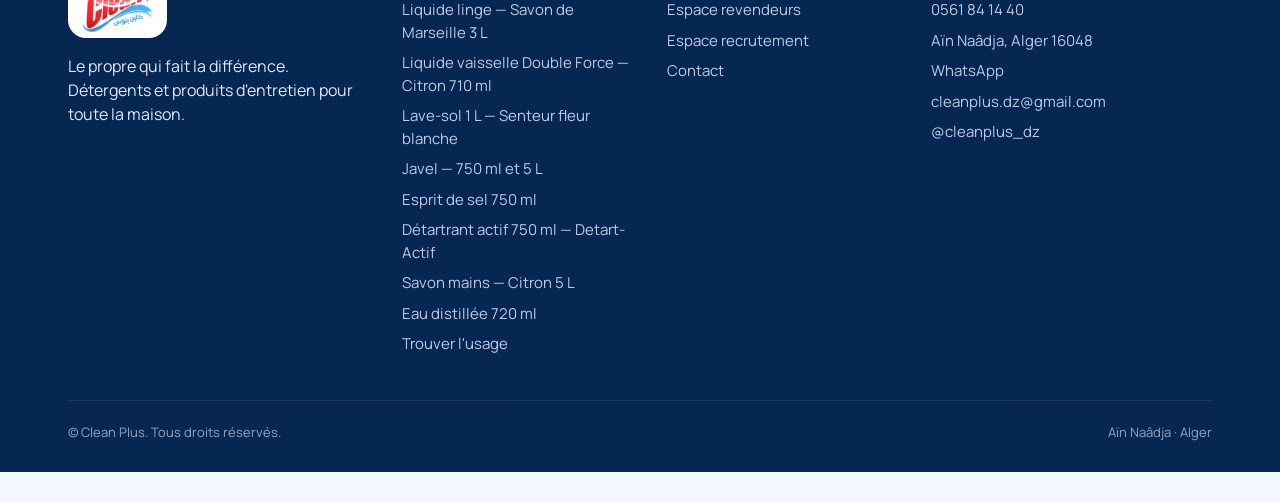
==== commit 5eedc743: "Retrait du suivi Webminds Radar" ====
--- a/index.html
+++ b/index.html
@@ -137,4 +137,4 @@
 App.refresh();
 </script>
 <div id="wm-demo" role="note" style="position:fixed;left:0;right:0;bottom:0;z-index:2147483000;background:rgba(10,14,30,.92);color:#fff;font:600 12px/1.3 system-ui,-apple-system,Segoe UI,Roboto,sans-serif;text-align:center;padding:7px 12px calc(7px + env(safe-area-inset-bottom,0px));letter-spacing:.01em">Maquette de démonstration réalisée par <a href="https://webminds.dz" style="color:#ffcf5a;text-decoration:underline" target="_blank" rel="noopener">Webminds</a> · Proposition non officielle, aucun formulaire n'est enregistré</div>
-<script>(function(){function f(){var b=document.getElementById('wm-demo');if(!b)return;var h=b.offsetHeight;document.body.style.paddingBottom=(parseFloat(getComputedStyle(document.body).paddingBottom)||0)+h+'px';document.querySelectorAll('body *').forEach(function(e){if(e===b||b.contains(e))return;var s=getComputedStyle(e);if(s.position!=='fixed')return;var bt=parseFloat(s.bottom);if(!isNaN(bt)&&bt<120&&s.bottom!=='auto'&&e.offsetHeight<window.innerHeight*.6){e.style.bottom=(bt+h)+'px'}})}if(document.readyState==='complete')f();else addEventListener('load',f)})();</script><!--wm-demo--><script src="https://radar-xi-flax.vercel.app/t.js" defer></script></body></html>+<script>(function(){function f(){var b=document.getElementById('wm-demo');if(!b)return;var h=b.offsetHeight;document.body.style.paddingBottom=(parseFloat(getComputedStyle(document.body).paddingBottom)||0)+h+'px';document.querySelectorAll('body *').forEach(function(e){if(e===b||b.contains(e))return;var s=getComputedStyle(e);if(s.position!=='fixed')return;var bt=parseFloat(s.bottom);if(!isNaN(bt)&&bt<120&&s.bottom!=='auto'&&e.offsetHeight<window.innerHeight*.6){e.style.bottom=(bt+h)+'px'}})}if(document.readyState==='complete')f();else addEventListener('load',f)})();</script><!--wm-demo--></body></html>
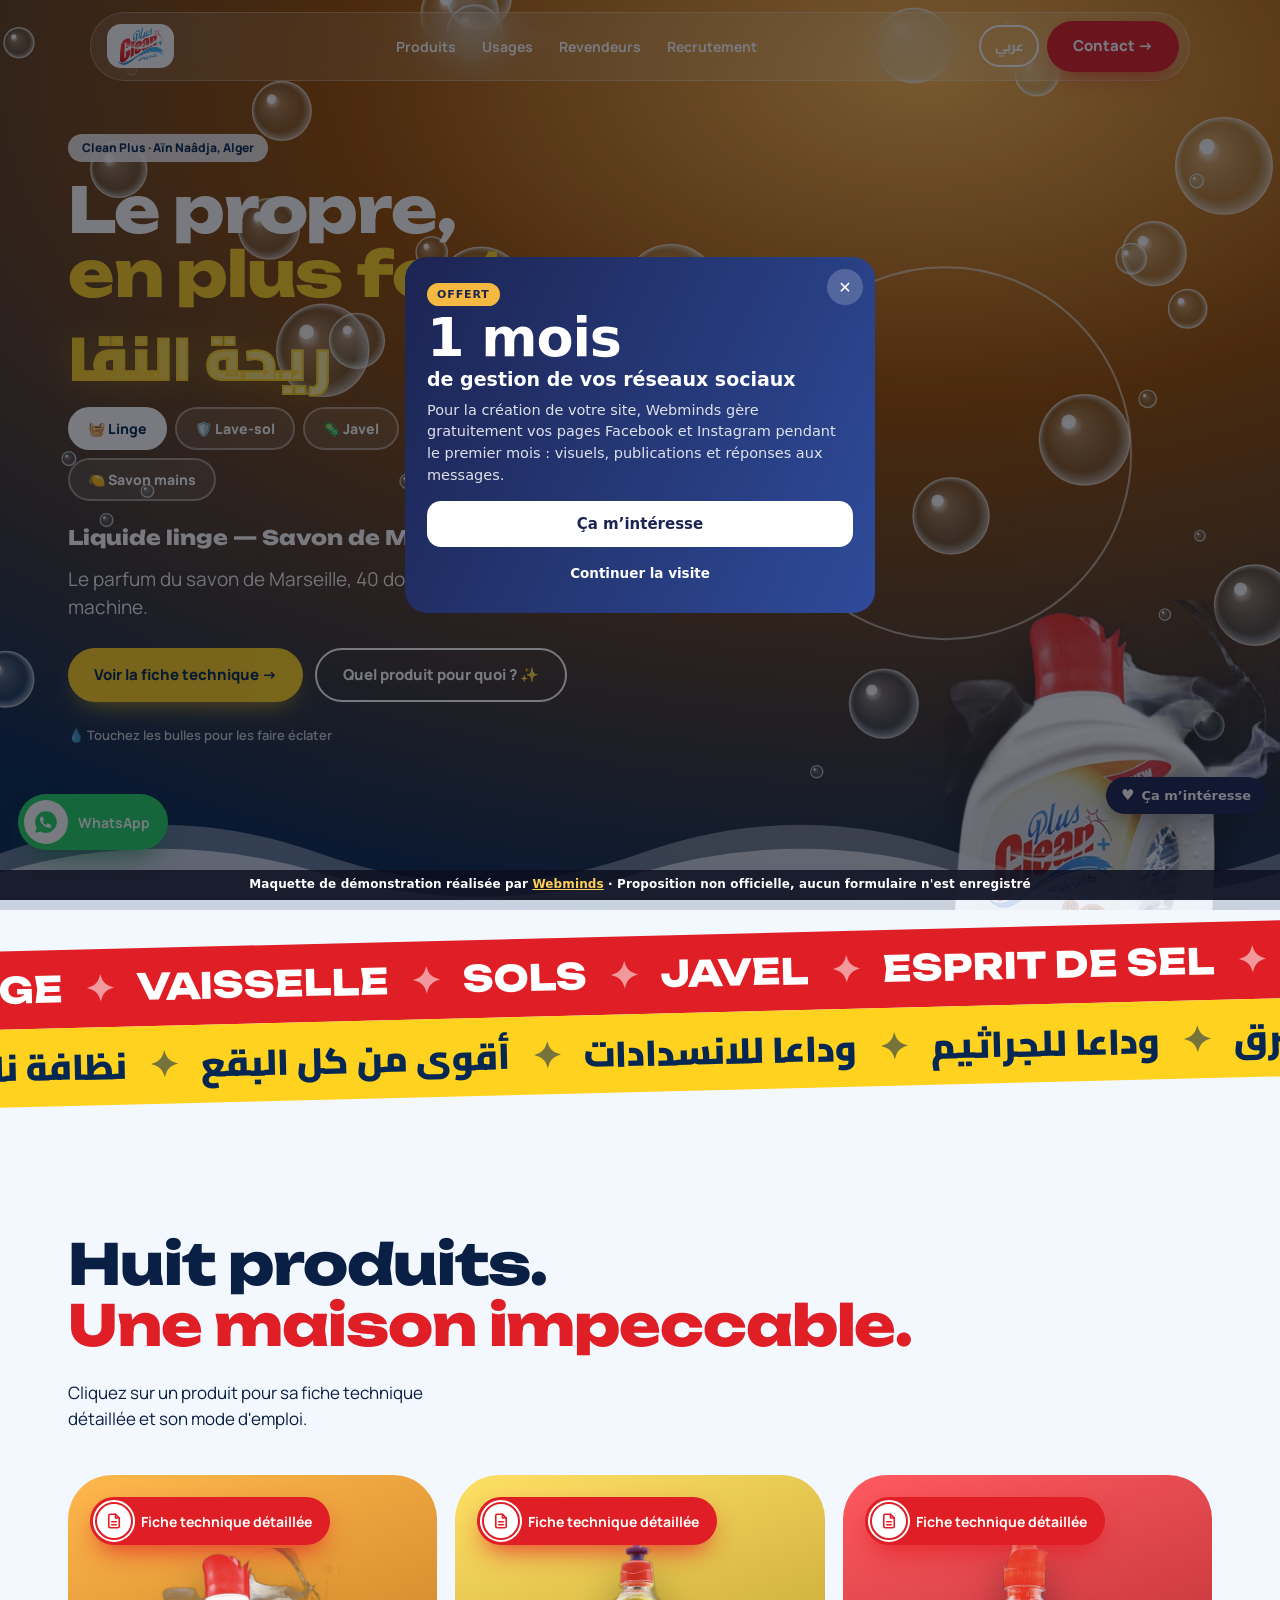
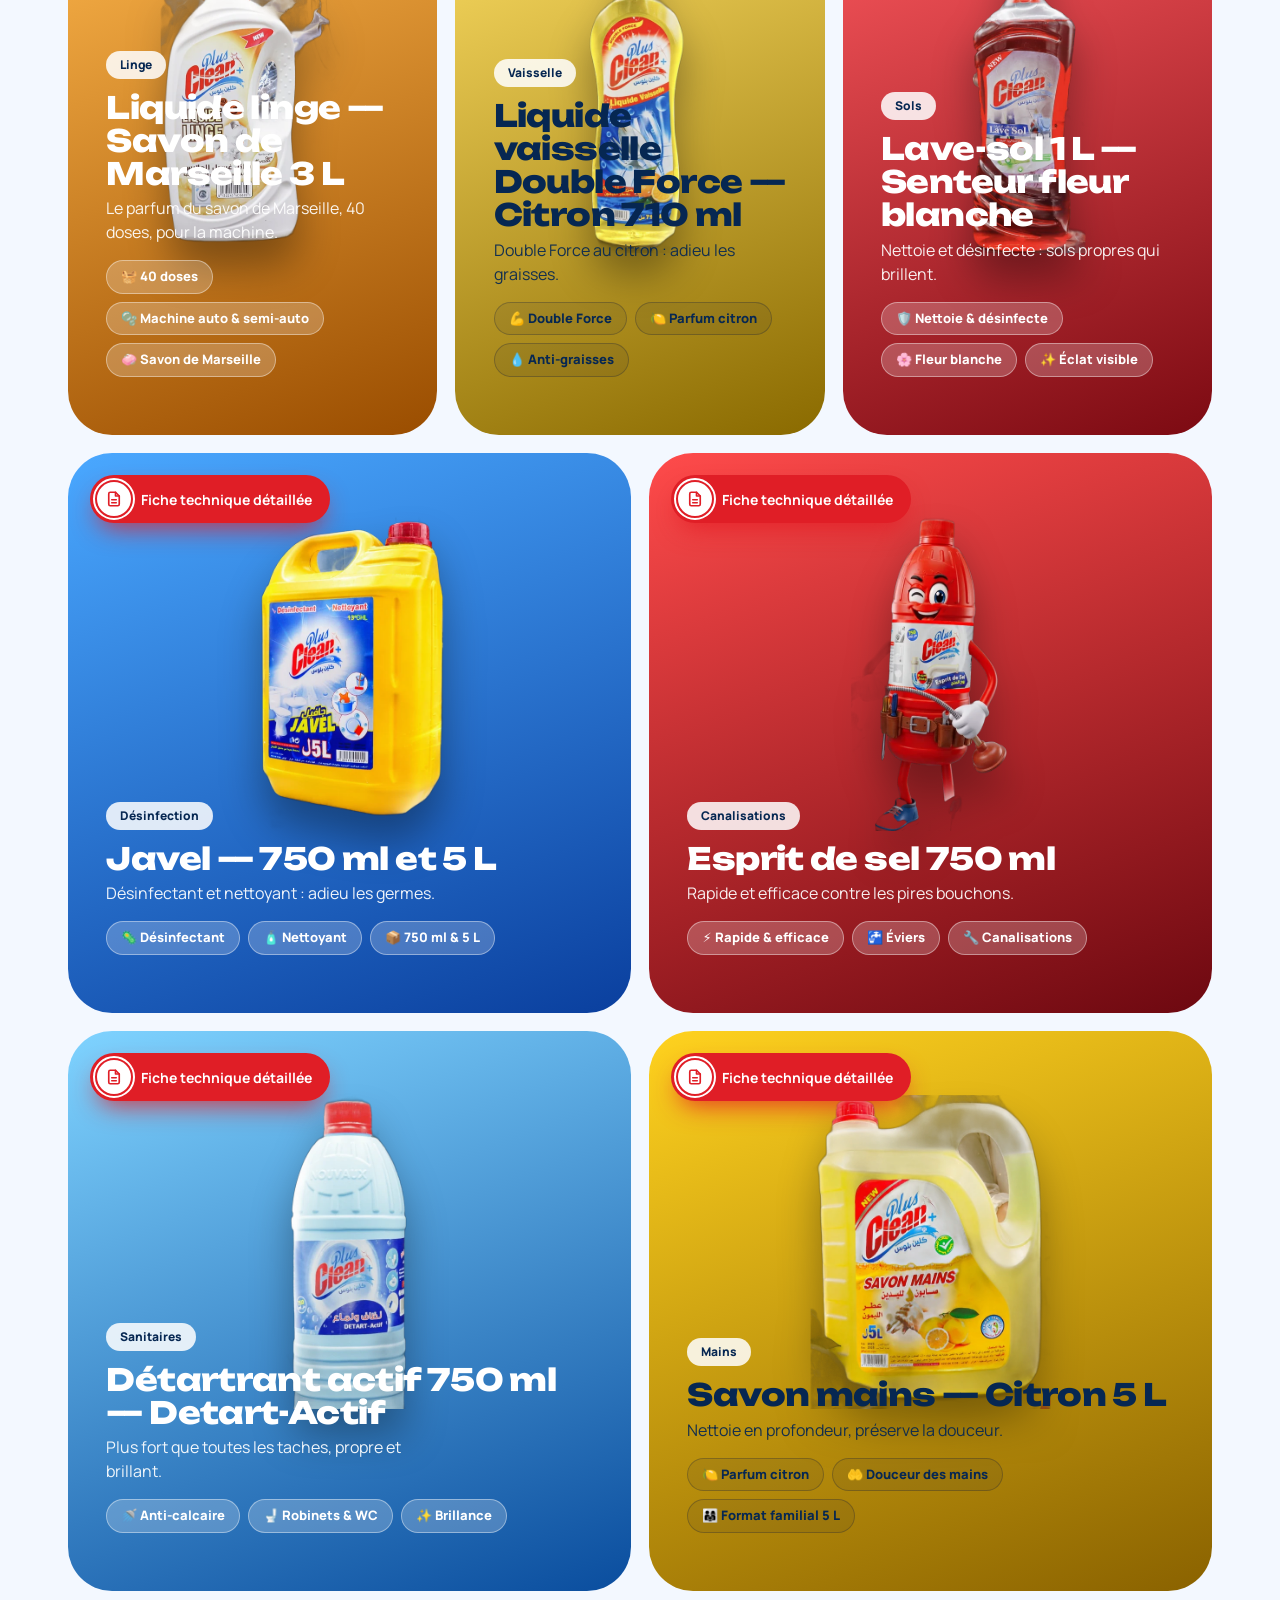
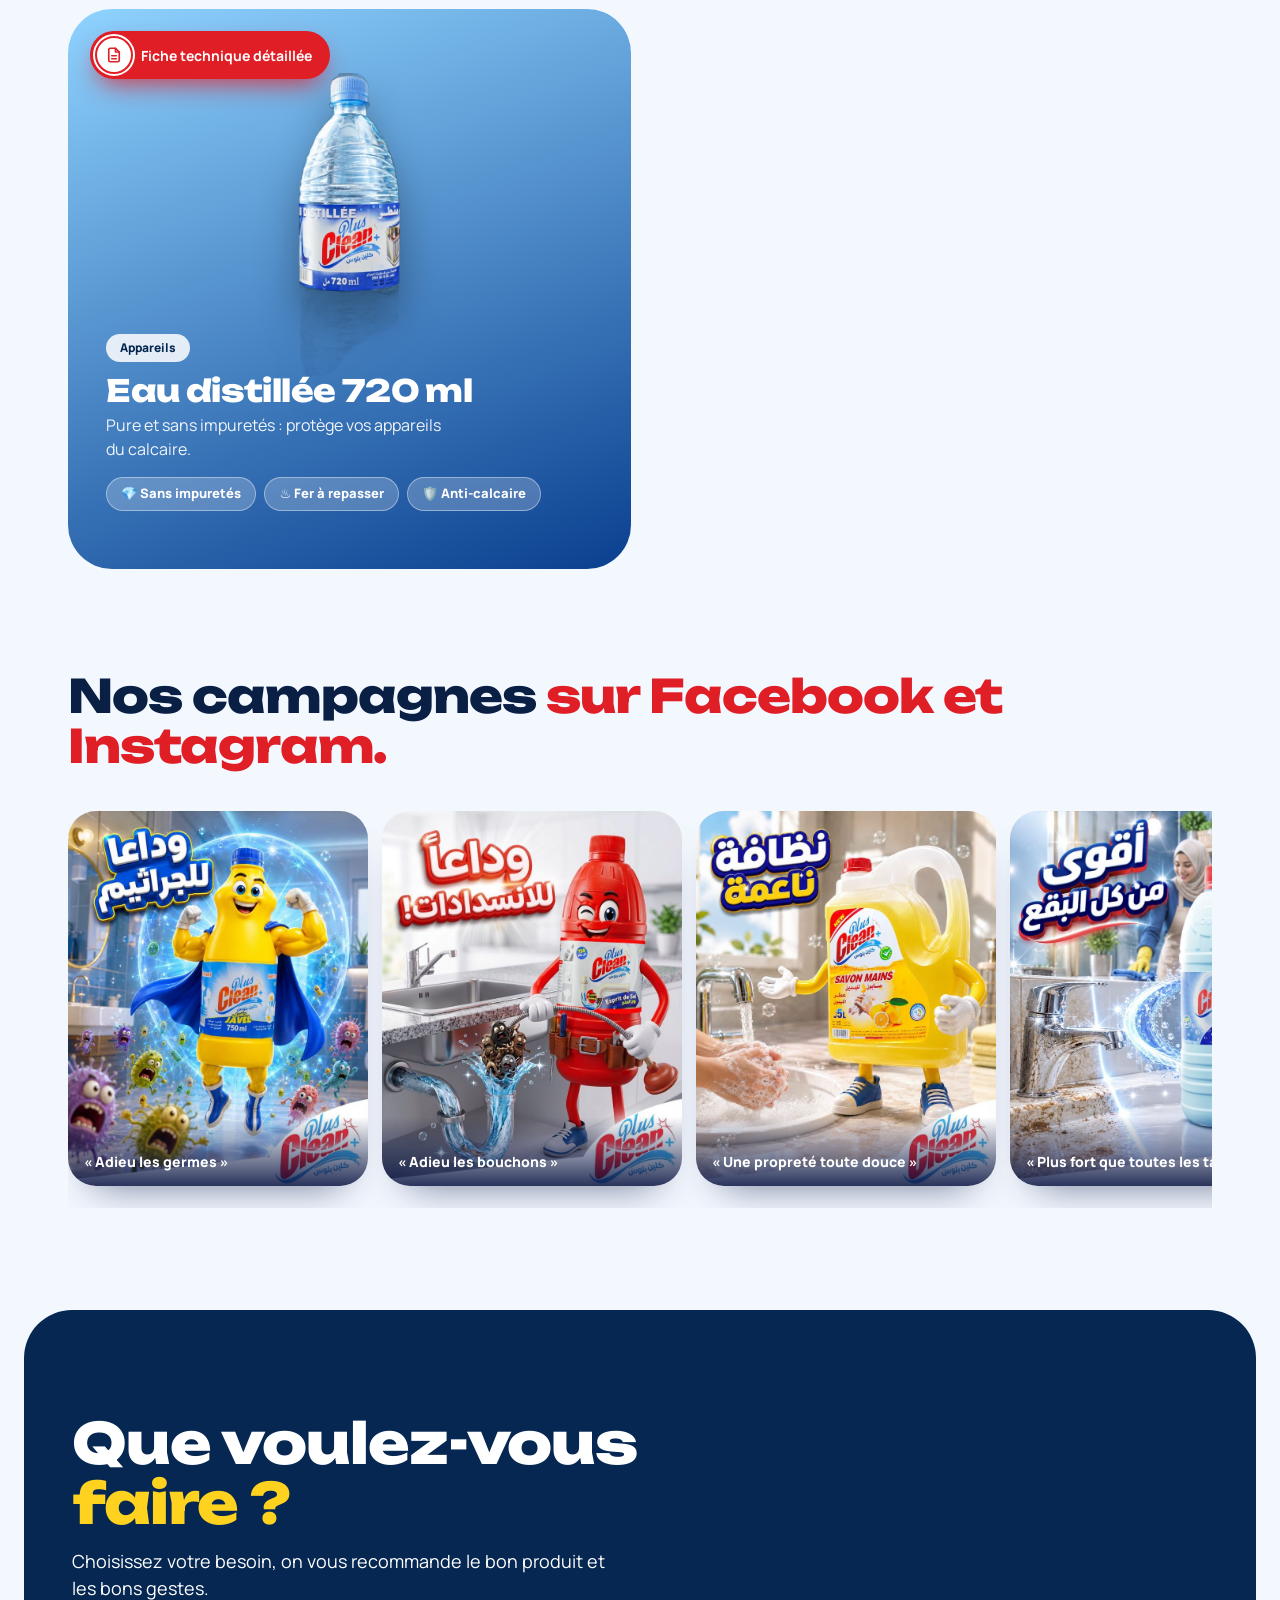
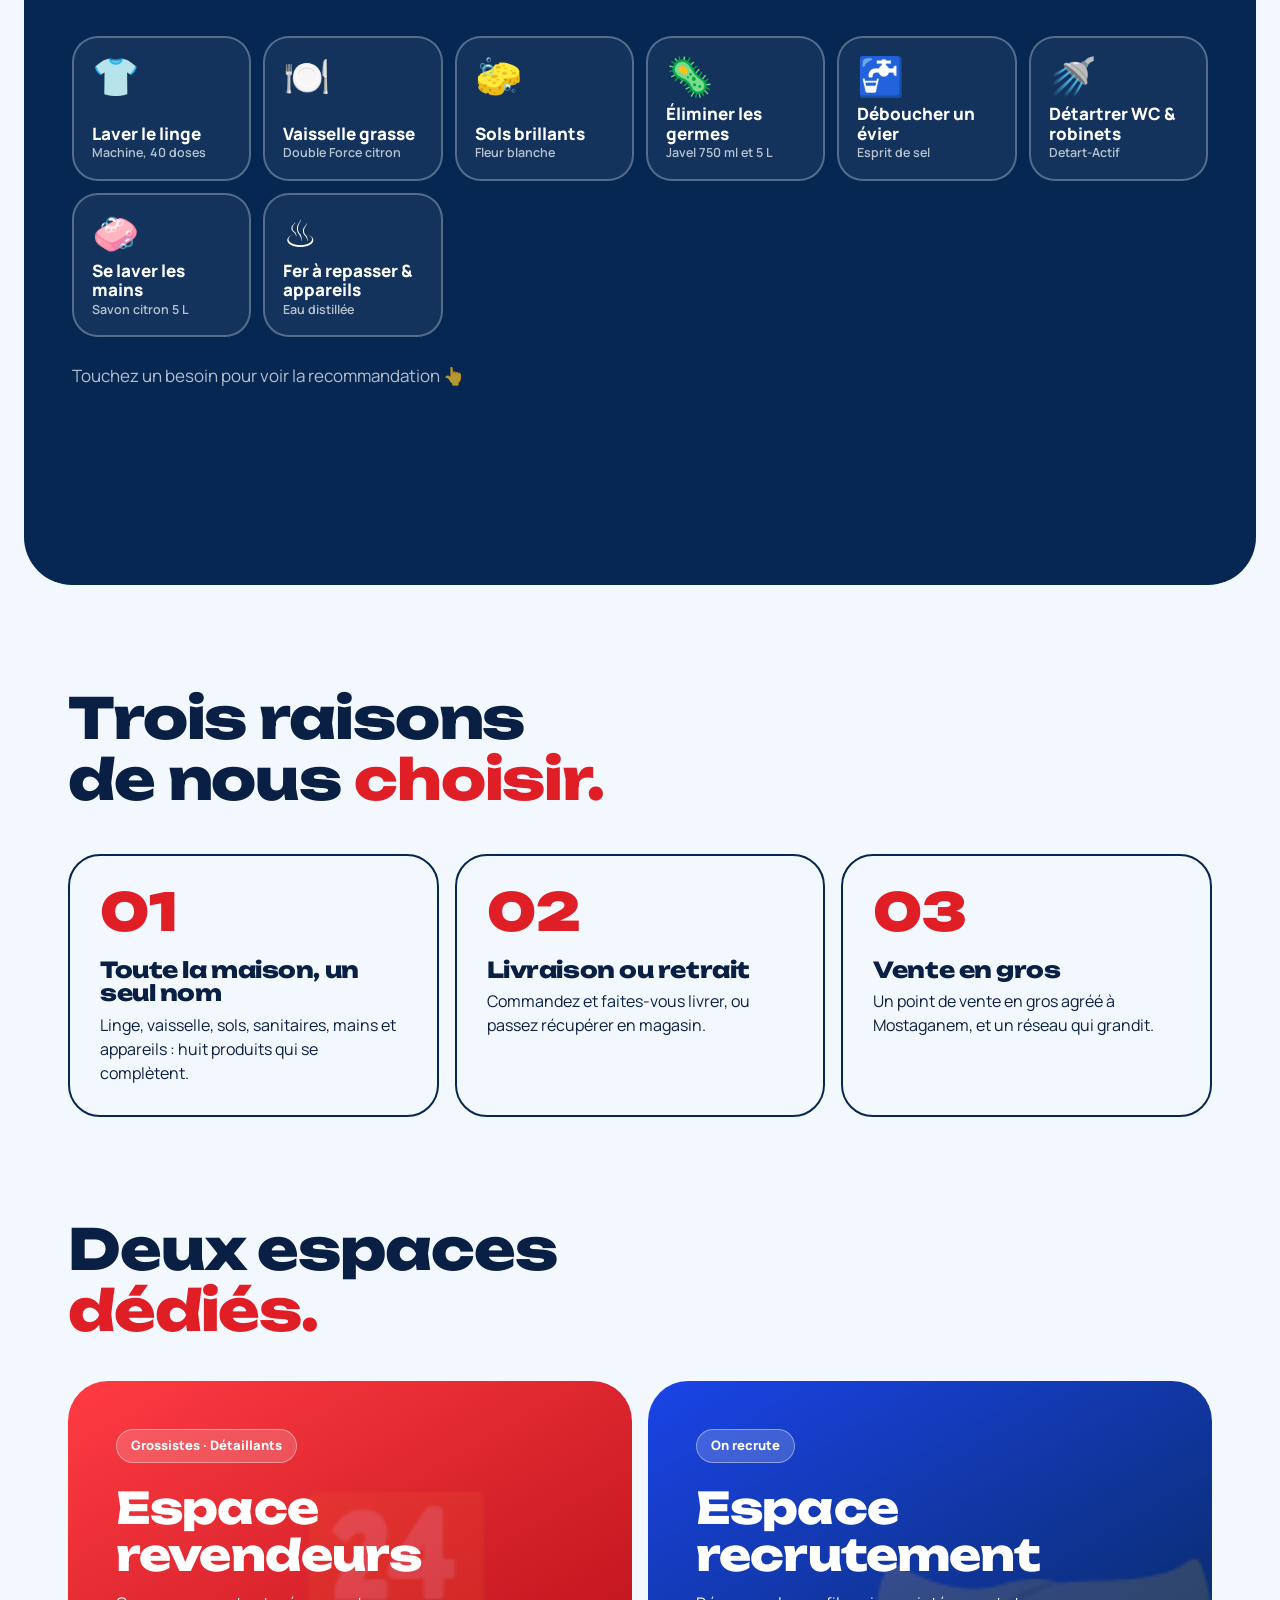
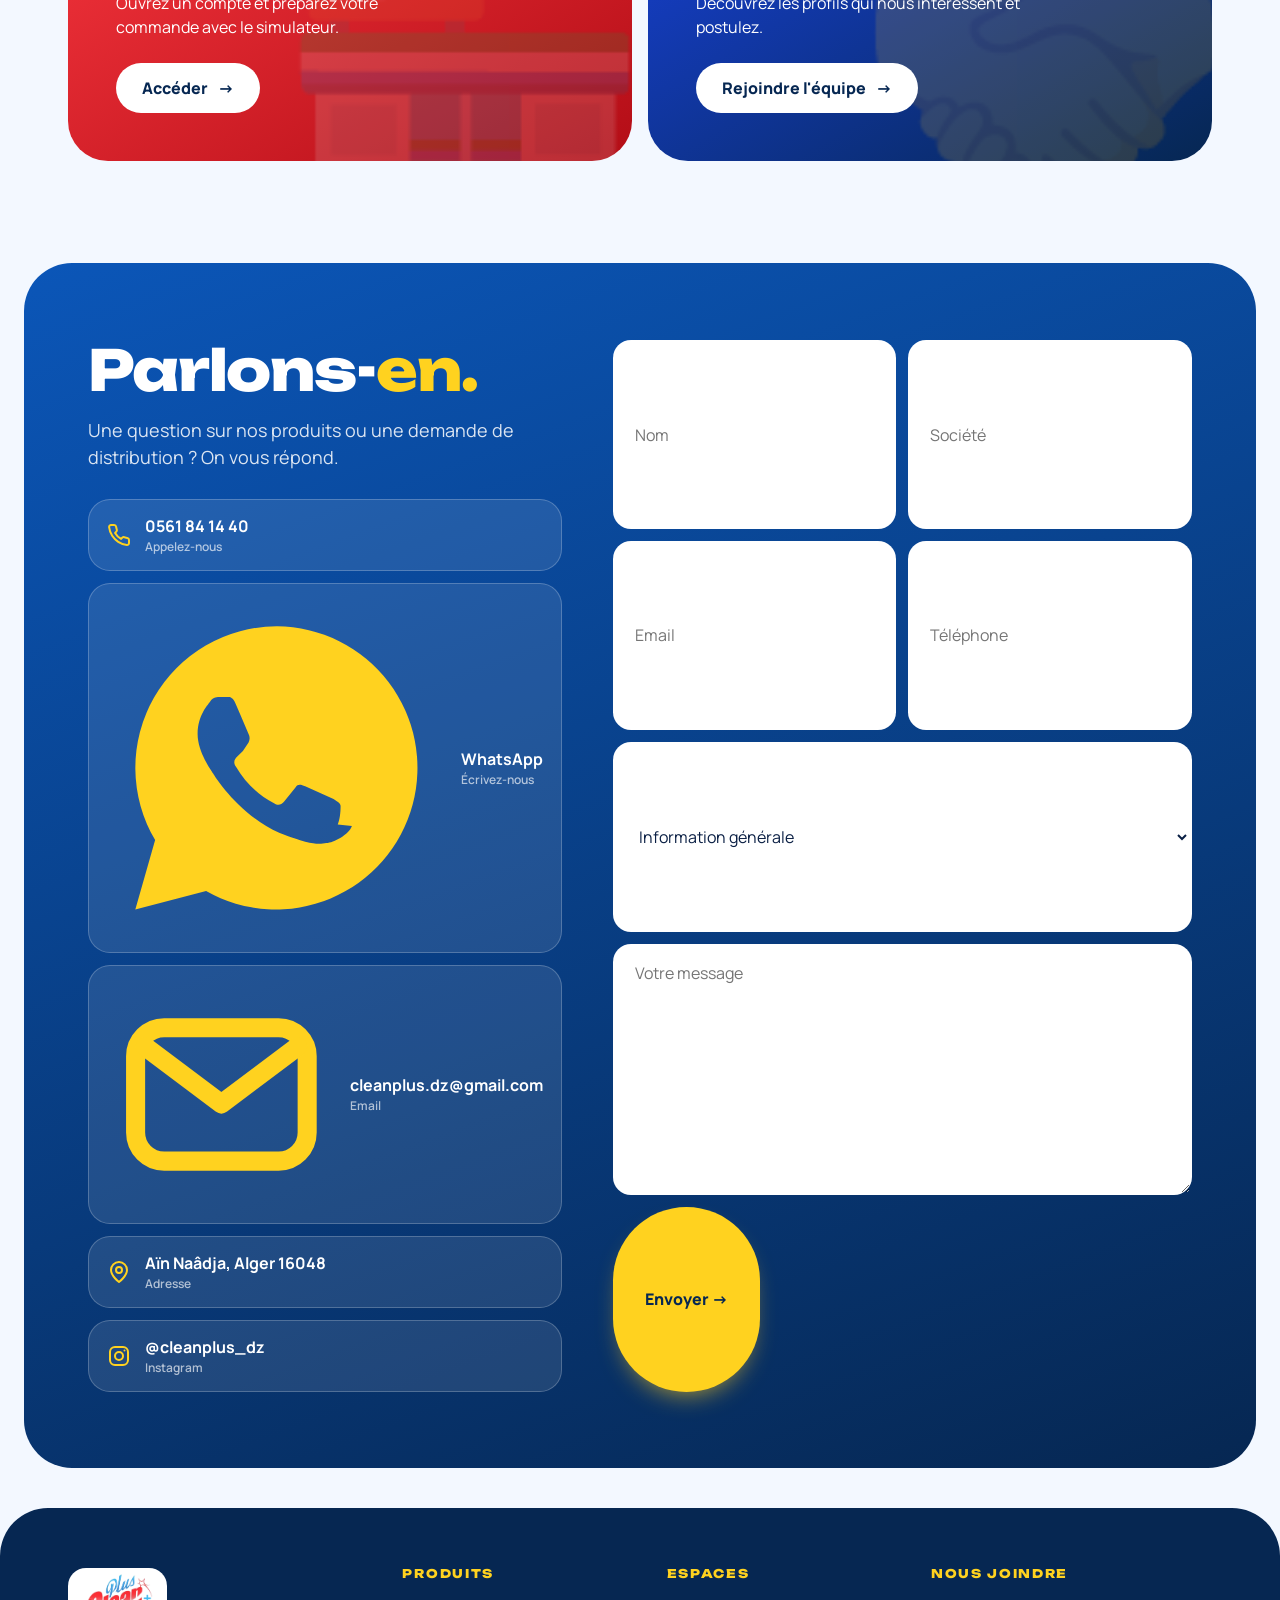
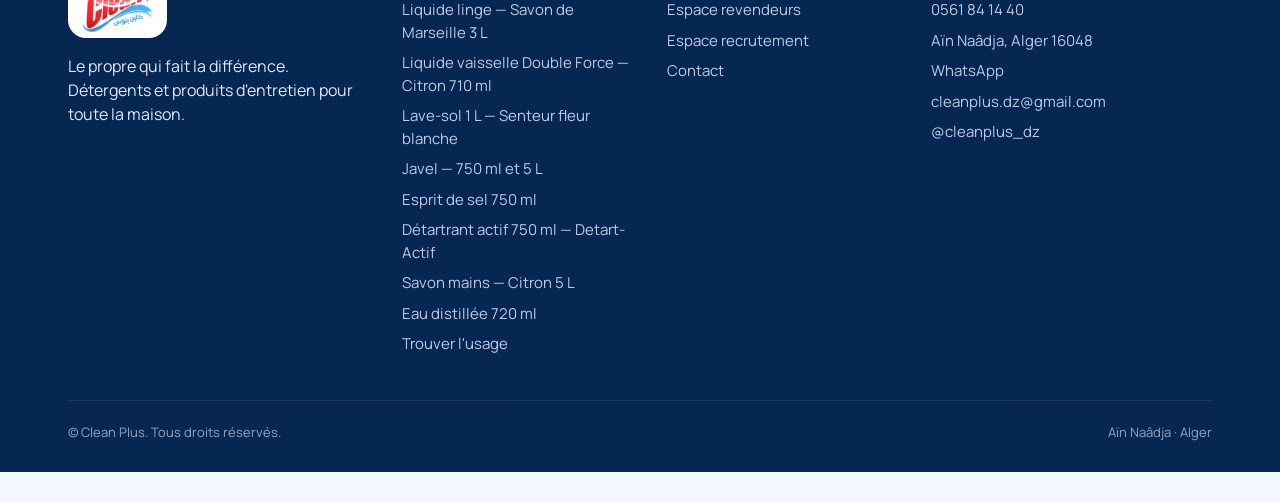
==== commit f06cbfde: "Pop-up « 1 mois de réseaux sociaux offert » et bouton « Ça m'intéresse » (envoi WhatsApp)" ====
--- a/index.html
+++ b/index.html
@@ -137,4 +137,41 @@
 App.refresh();
 </script>
 <div id="wm-demo" role="note" style="position:fixed;left:0;right:0;bottom:0;z-index:2147483000;background:rgba(10,14,30,.92);color:#fff;font:600 12px/1.3 system-ui,-apple-system,Segoe UI,Roboto,sans-serif;text-align:center;padding:7px 12px calc(7px + env(safe-area-inset-bottom,0px));letter-spacing:.01em">Maquette de démonstration réalisée par <a href="https://webminds.dz" style="color:#ffcf5a;text-decoration:underline" target="_blank" rel="noopener">Webminds</a> · Proposition non officielle, aucun formulaire n'est enregistré</div>
-<script>(function(){function f(){var b=document.getElementById('wm-demo');if(!b)return;var h=b.offsetHeight;document.body.style.paddingBottom=(parseFloat(getComputedStyle(document.body).paddingBottom)||0)+h+'px';document.querySelectorAll('body *').forEach(function(e){if(e===b||b.contains(e))return;var s=getComputedStyle(e);if(s.position!=='fixed')return;var bt=parseFloat(s.bottom);if(!isNaN(bt)&&bt<120&&s.bottom!=='auto'&&e.offsetHeight<window.innerHeight*.6){e.style.bottom=(bt+h)+'px'}})}if(document.readyState==='complete')f();else addEventListener('load',f)})();</script><!--wm-demo--></body></html>+<script>(function(){function f(){var b=document.getElementById('wm-demo');if(!b)return;var h=b.offsetHeight;document.body.style.paddingBottom=(parseFloat(getComputedStyle(document.body).paddingBottom)||0)+h+'px';document.querySelectorAll('body *').forEach(function(e){if(e===b||b.contains(e))return;var s=getComputedStyle(e);if(s.position!=='fixed')return;var bt=parseFloat(s.bottom);if(!isNaN(bt)&&bt<120&&s.bottom!=='auto'&&e.offsetHeight<window.innerHeight*.6){e.style.bottom=(bt+h)+'px'}})}if(document.readyState==='complete')f();else addEventListener('load',f)})();</script><!--wm-demo--><script data-wml>(function(){if(window.__wmL)return;window.__wmL=1;
+var C={"p": "Clean Plus", "mail": null, "wa": "213797372452", "v": [["/", "Version corporate", "Claire et rassurante"]]};
+function ready(f){document.readyState==='loading'?document.addEventListener('DOMContentLoaded',f):f()}
+ready(function(){
+var css='.wmL-b{position:fixed;right:14px;bottom:calc(56px + env(safe-area-inset-bottom));z-index:2147483000;border:0;border-radius:999px;background:#1C2452;color:#fff;font:700 13px/1 system-ui,-apple-system,Segoe UI,Roboto,sans-serif;padding:11px 15px;box-shadow:0 6px 22px rgba(20,30,60,.35);cursor:pointer;display:flex;align-items:center;gap:7px}'
++'@media(max-width:520px){.wmL-b{bottom:calc(112px + env(safe-area-inset-bottom));font-size:12.5px;padding:10px 13px}}'
++'.wmL-m{position:fixed;inset:0;z-index:2147483001;background:rgba(10,14,25,.55);display:none;align-items:flex-end;justify-content:center;font-family:system-ui,-apple-system,Segoe UI,Roboto,sans-serif}.wmL-m.on{display:flex}@media(min-width:700px){.wmL-m{align-items:center;padding:20px}}'
++'.wmL-x{box-sizing:border-box;position:relative;background:#fff;color:#1C2452;width:100%;max-width:470px;max-height:92vh;overflow:auto;border-radius:22px 22px 0 0;padding:24px 22px calc(22px + env(safe-area-inset-bottom));text-align:left}@media(min-width:700px){.wmL-x{border-radius:22px}}'
++'.wmL-x *{box-sizing:border-box}.wmL-c{position:absolute;top:12px;right:12px;width:36px;height:36px;border:0;border-radius:50%;background:#F0F2F1;font-size:16px;cursor:pointer;color:#1C2452}'
++'.wmL-x h3{font:800 26px/1.1 system-ui,-apple-system,sans-serif;margin:4px 40px 10px 0;color:inherit}.wmL-x p{margin:0 0 14px;line-height:1.5;font-size:14.5px;opacity:.85}'
++'.wmL-o{background:linear-gradient(115deg,#1C2452,#2E4B9A);color:#fff}.wmL-o .wmL-c{background:rgba(255,255,255,.2);color:#fff}.wmL-big{font:900 54px/.95 system-ui,-apple-system,sans-serif;letter-spacing:-.02em;margin:6px 0 2px}.wmL-big small{display:block;font-size:19px;font-weight:700;letter-spacing:0;margin-top:6px}'
++'.wmL-tag{display:inline-block;background:#F5B841;color:#1C2452;font:800 11px system-ui,sans-serif;letter-spacing:.08em;border-radius:999px;padding:5px 10px}'
++'.wmL-btn{display:flex;align-items:center;justify-content:center;width:100%;border:0;border-radius:14px;padding:14px;font:800 15px system-ui,-apple-system,sans-serif;cursor:pointer;margin-top:8px}.wmL-w{background:#fff;color:#1C2452}.wmL-g{background:#1FAF55;color:#fff}.wmL-n{background:#1C2452;color:#fff}.wmL-l{background:transparent;color:inherit;font-weight:600;font-size:13.5px;padding:10px}'
++'.wmL-s{font:700 11.5px system-ui,sans-serif;text-transform:uppercase;letter-spacing:.06em;opacity:.6;margin:12px 0 8px}.wmL-ch{display:grid;gap:8px}.wmL-ch label{display:flex;align-items:center;gap:10px;border:1.5px solid #E2E6E3;border-radius:12px;padding:11px 12px;cursor:pointer;font-size:14px;font-weight:600}.wmL-ch label small{display:block;font-weight:500;opacity:.65;font-size:12px}.wmL-ch input{width:18px;height:18px;flex:none;accent-color:#1FAF55}'
++'.wmL-f{display:grid;gap:8px;margin:12px 0 6px}.wmL-f input{border:1.5px solid #E2E6E3;border-radius:12px;padding:12px;font:500 16px system-ui,sans-serif;color:#1C2452;background:#fff;-webkit-user-select:text!important;user-select:text!important;width:100%}'
++'.wmL-ok{text-align:center}.wmL-ok i{display:grid;place-items:center;width:64px;height:64px;margin:6px auto 12px;border-radius:50%;background:#E8F7EE;color:#1FAF55;font-style:normal;font-size:30px}';
+var st=document.createElement('style');st.textContent=css;document.head.appendChild(st);
+function ss(k,v){try{if(v===undefined)return sessionStorage.getItem(k);sessionStorage.setItem(k,v)}catch(e){}}
+var p=location.pathname,cur=0;C.v.forEach(function(v,i){if(v[0]!=='/'&&p.indexOf(v[0])===0)cur=i});
+var off=document.createElement('div');off.className='wmL-m';off.innerHTML='<div class="wmL-x wmL-o" role="dialog" aria-modal="true"><button class="wmL-c" type="button" aria-label="Fermer">✕</button><span class="wmL-tag">OFFERT</span><div class="wmL-big">1 mois<small>de gestion de vos réseaux sociaux</small></div><p style="margin-top:12px">Pour la création de votre site, Webminds gère gratuitement vos pages Facebook et Instagram pendant le premier mois : visuels, publications et réponses aux messages.</p><button class="wmL-btn wmL-w" type="button" data-i>Ça m’intéresse</button><button class="wmL-btn wmL-l" type="button" data-c>Continuer la visite</button></div>';
+var ch='';C.v.forEach(function(v,i){ch+='<label><input type="radio" name="wmLv" value="'+v[1]+'"'+(i===cur?' checked':'')+'><span>'+v[1]+(v[2]?'<small>'+v[2]+'</small>':'')+'</span></label>'});
+var it=document.createElement('div');it.className='wmL-m';it.innerHTML='<div class="wmL-x" role="dialog" aria-modal="true"><button class="wmL-c" type="button" aria-label="Fermer">✕</button><div data-s1><h3>Cette maquette vous plaît ?</h3><p>Choisissez la version qui vous intéresse : Webminds vous recontacte pour vous la présenter.</p>'+(C.v.length>1?'<div class="wmL-s">La version préférée</div><div class="wmL-ch">'+ch+'</div>':'')+'<div class="wmL-s">En plus</div><div class="wmL-ch"><label><input type="checkbox" value="Gestion des réseaux sociaux (1 mois offert)"><span>Réseaux sociaux<small>1 mois de gestion offert avec le site</small></span></label></div><div class="wmL-f"><input name="n" placeholder="Votre nom" autocomplete="name"><input name="t" type="tel" inputmode="tel" placeholder="Votre téléphone (facultatif)" autocomplete="tel"></div><button class="wmL-btn wmL-g" type="button" data-w>Envoyer sur WhatsApp</button>'+(C.mail?'<button class="wmL-btn wmL-l" type="button" data-e>Envoyer par e-mail</button>':'')+'</div><div class="wmL-ok" data-s2 hidden><i>✓</i><h3 style="margin:0 0 8px">Merci !</h3><p>Votre choix a bien été transmis à Webminds. Nous vous recontactons très vite.</p><button class="wmL-btn wmL-n" type="button" data-c>Continuer la visite</button></div></div>';
+document.body.appendChild(off);document.body.appendChild(it);
+var b=document.createElement('button');b.type='button';b.className='wmL-b';b.innerHTML='<b style="font-size:15px">♥</b>Ça m’intéresse';document.body.appendChild(b);
+function op(m){off.classList.remove('on');it.classList.remove('on');m.classList.add('on')}
+[off,it].forEach(function(m){m.addEventListener('click',function(e){if(e.target===m||e.target.closest('.wmL-c')||e.target.closest('[data-c]'))m.classList.remove('on')})});
+b.onclick=function(){op(it)};off.querySelector('[data-i]').onclick=function(){op(it)};
+function msg(){var v=(it.querySelector('input[name=wmLv]:checked')||{}).value||C.v[cur][1],x=[].map.call(it.querySelectorAll('input[type=checkbox]:checked'),function(c){return c.value}),n=it.querySelector('[name=n]').value.trim(),t=it.querySelector('[name=t]').value.trim();
+ return{v:v,x:x,n:n,t:t,txt:'Bonjour Webminds, la maquette '+C.p+' m’intéresse.\nVersion préférée : '+v+(x.length?'\nEn plus : '+x.join(', '):'')+(n?'\nNom : '+n:'')+(t?'\nTéléphone : '+t:'')+'\nLien : '+location.origin+C.v[cur][0]}}
+function mail(m){if(!C.mail)return;try{fetch('https://formsubmit.co/ajax/'+C.mail,{method:'POST',keepalive:true,headers:{'Content-Type':'application/json','Accept':'application/json'},body:JSON.stringify({_subject:'Maquette '+C.p+' : intéressé ('+m.v+')',Prospect:C.p,Version:m.v,Options:m.x.join(', ')||'-',Nom:m.n||'-',Telephone:m.t||'-',Lien:location.origin+C.v[cur][0],_template:'table',_captcha:'false'})}).catch(function(){})}catch(e){}}
+function done(){it.querySelector('[data-s1]').hidden=true;it.querySelector('[data-s2]').hidden=false;ss('wmL-sent','1')}
+it.querySelector('[data-w]').onclick=function(){var m=msg();mail(m);done();location.href='https://wa.me/'+C.wa+'?text='+encodeURIComponent(m.txt)};
+var e=it.querySelector('[data-e]');if(e)e.onclick=function(){mail(msg());done()};
+var sh=ss('wmL-off');addEventListener('scroll',function(){var r=(scrollY+innerHeight)/document.documentElement.scrollHeight;
+ if(!sh&&scrollY>500&&r>.3){sh=1;ss('wmL-off','1');op(off)}
+ if(!ss('wmL-it')&&!ss('wmL-sent')&&sh&&r>.92&&!off.classList.contains('on')){ss('wmL-it','1');op(it)}},{passive:true});
+});})();
+</script></body></html>
